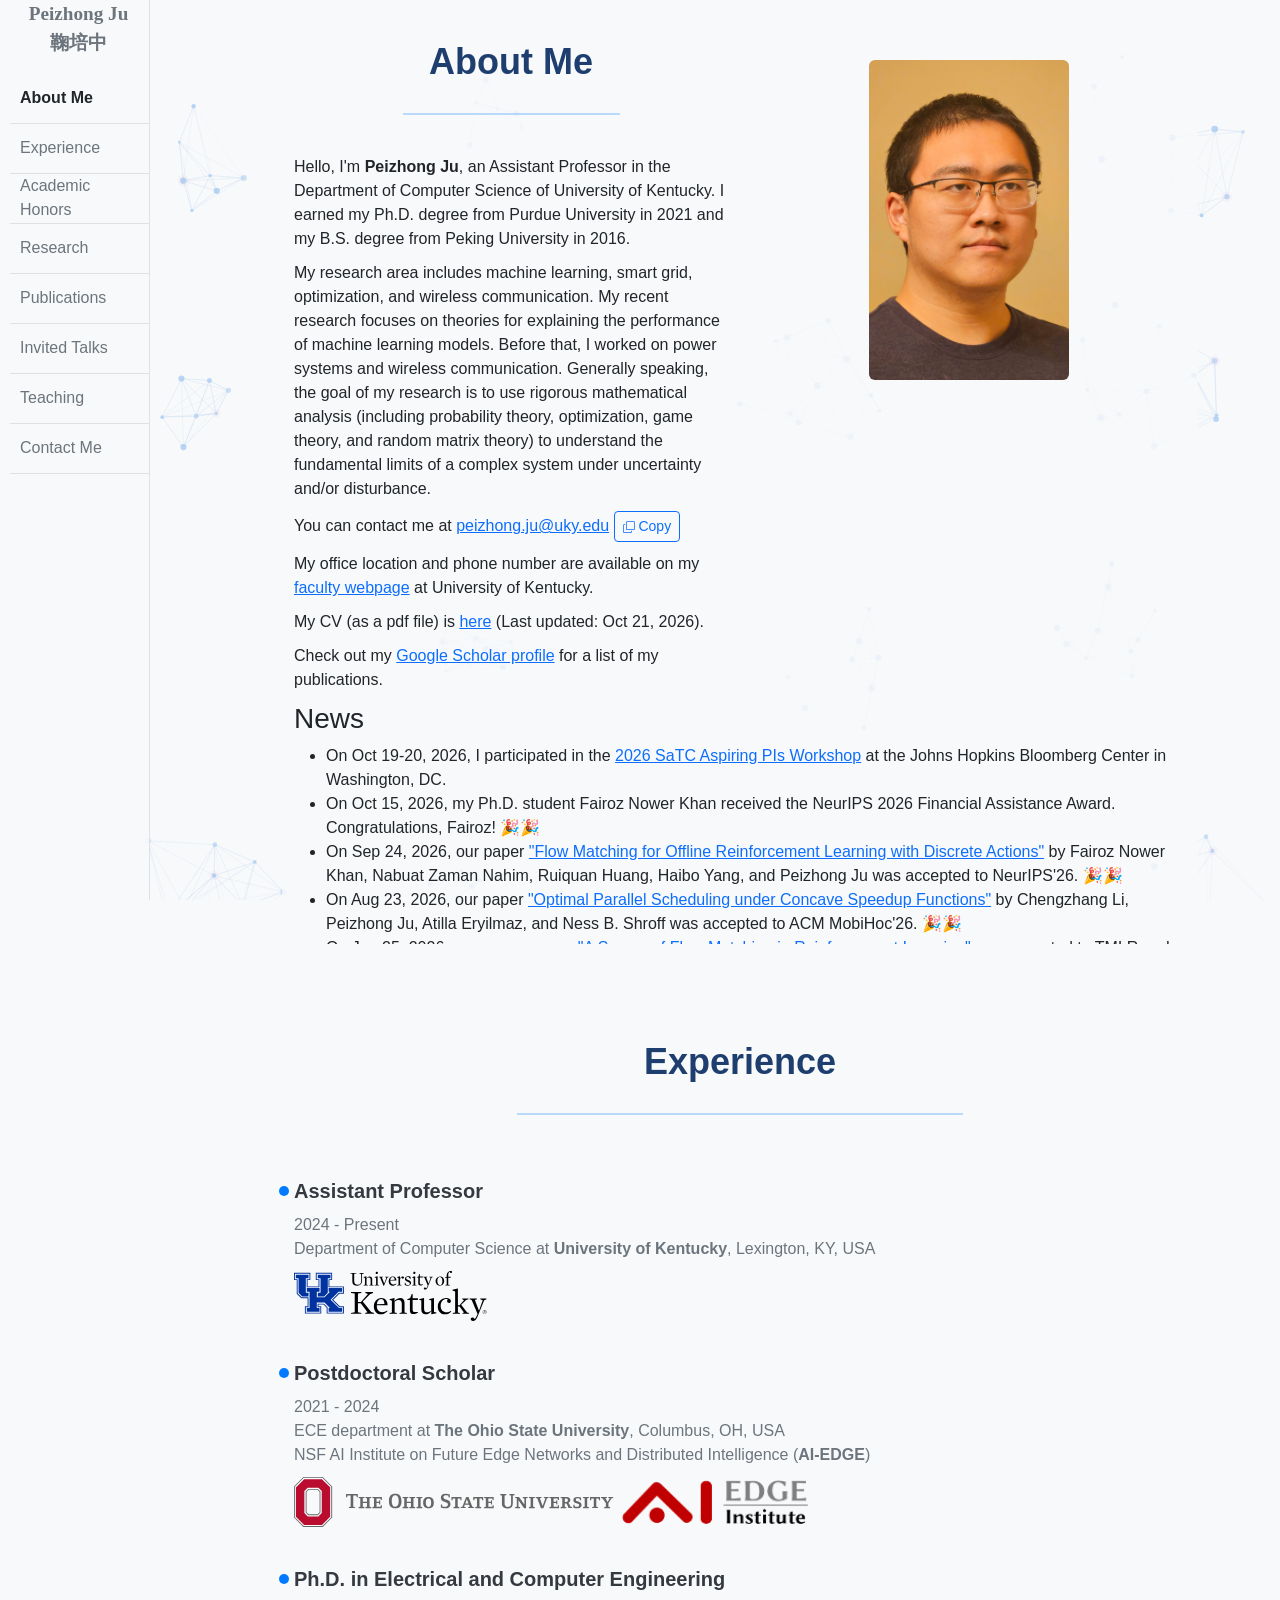
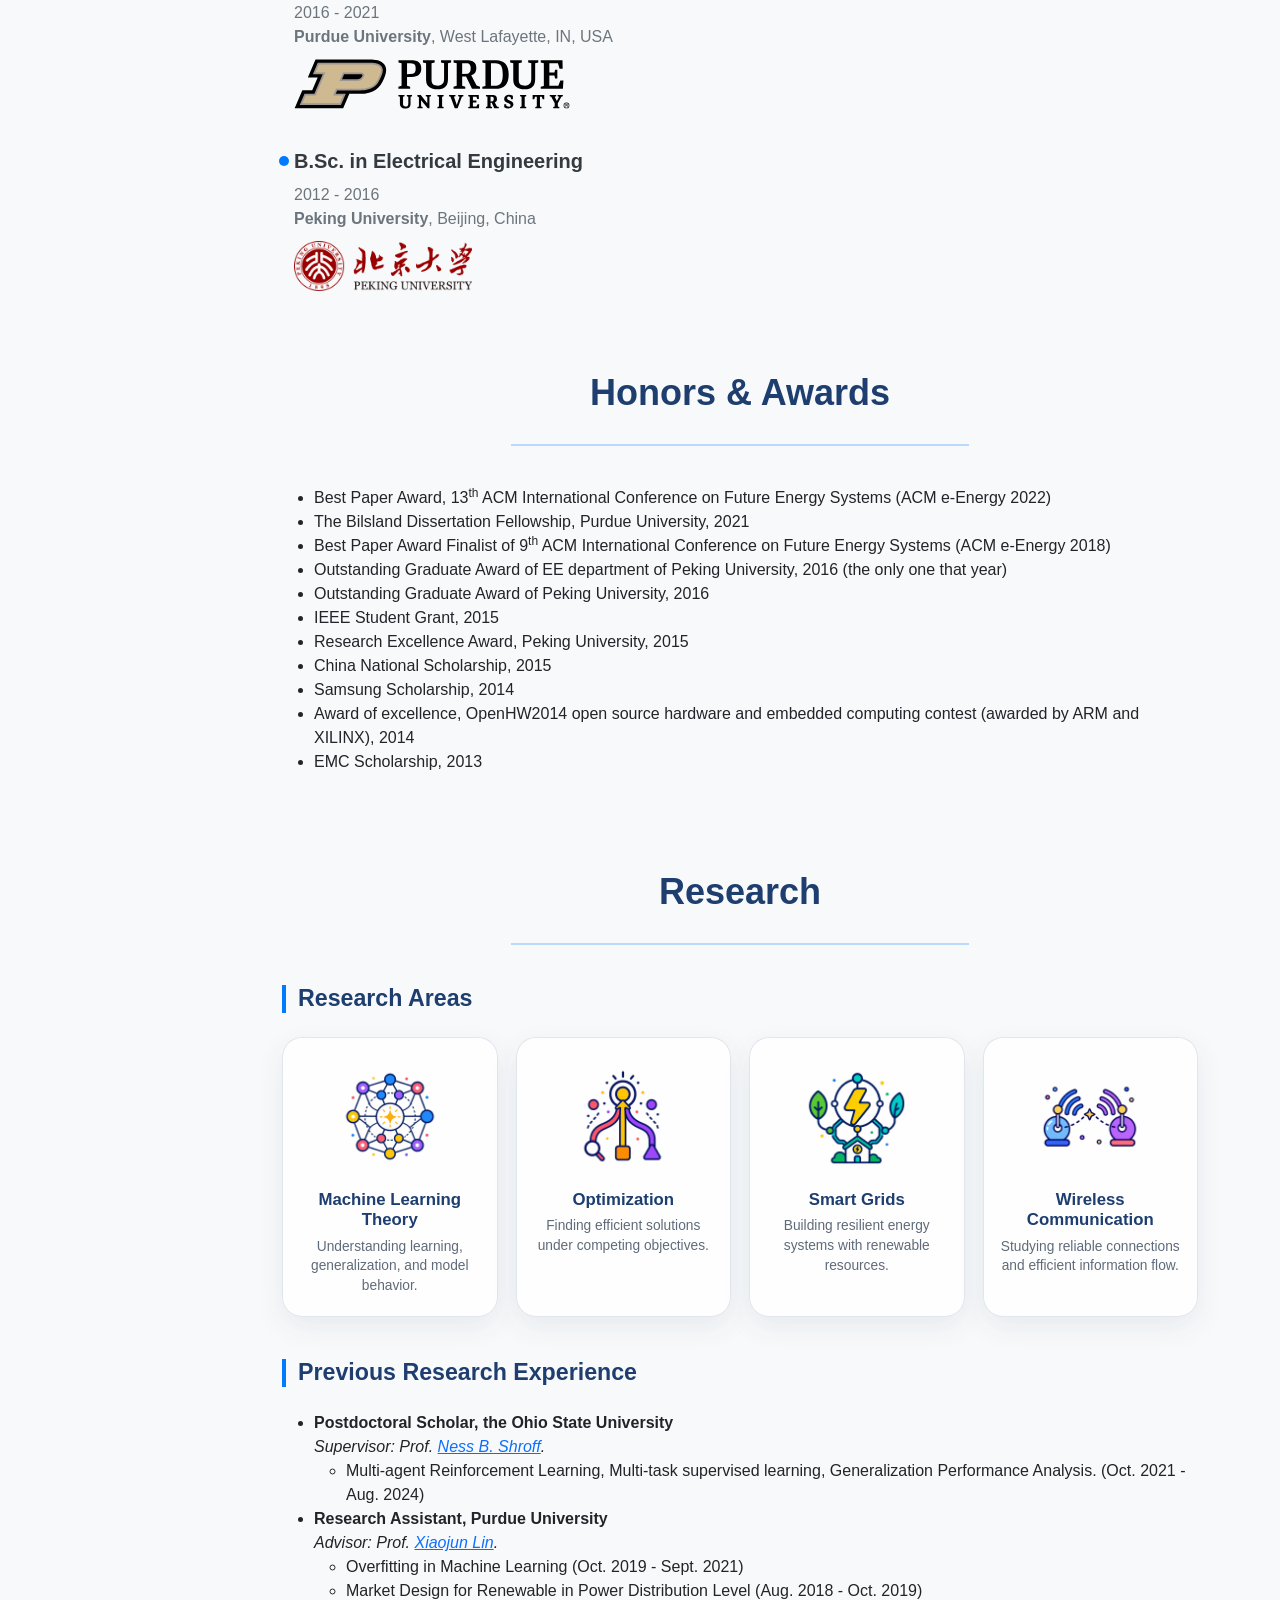
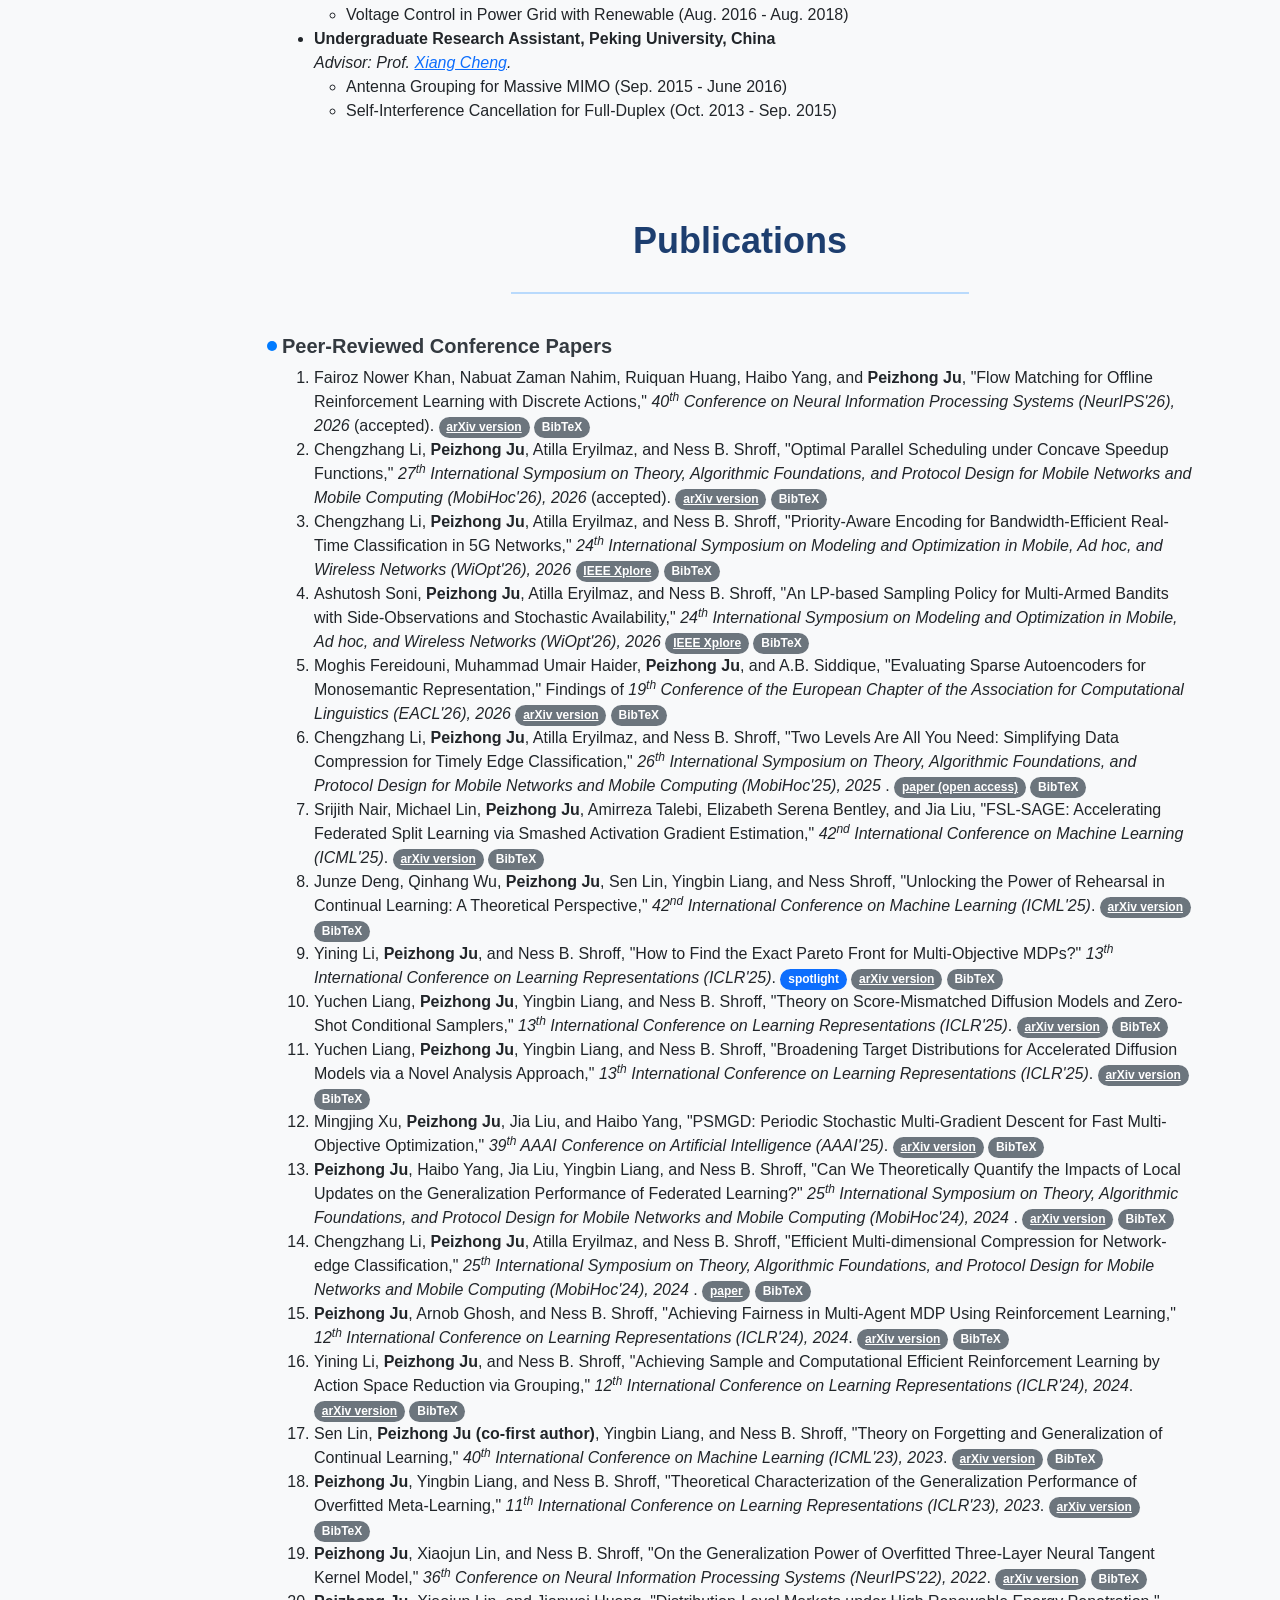
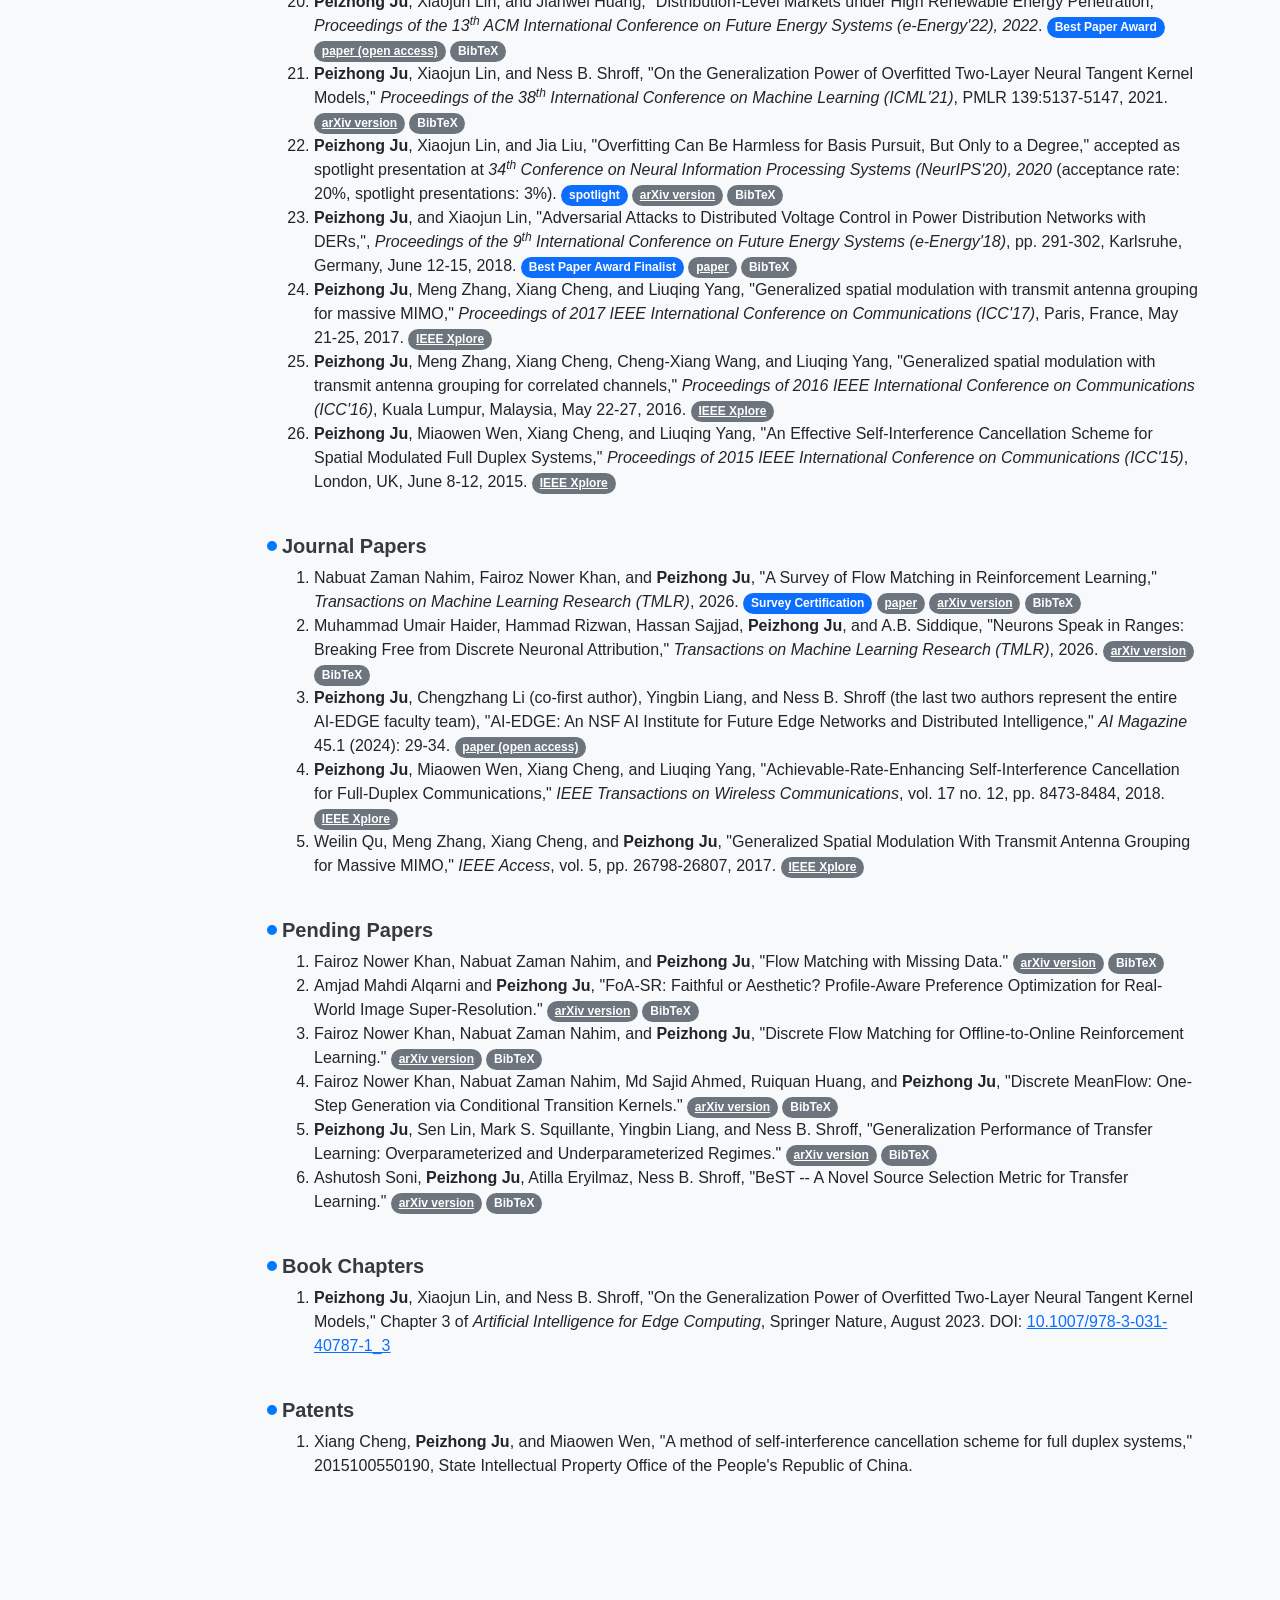
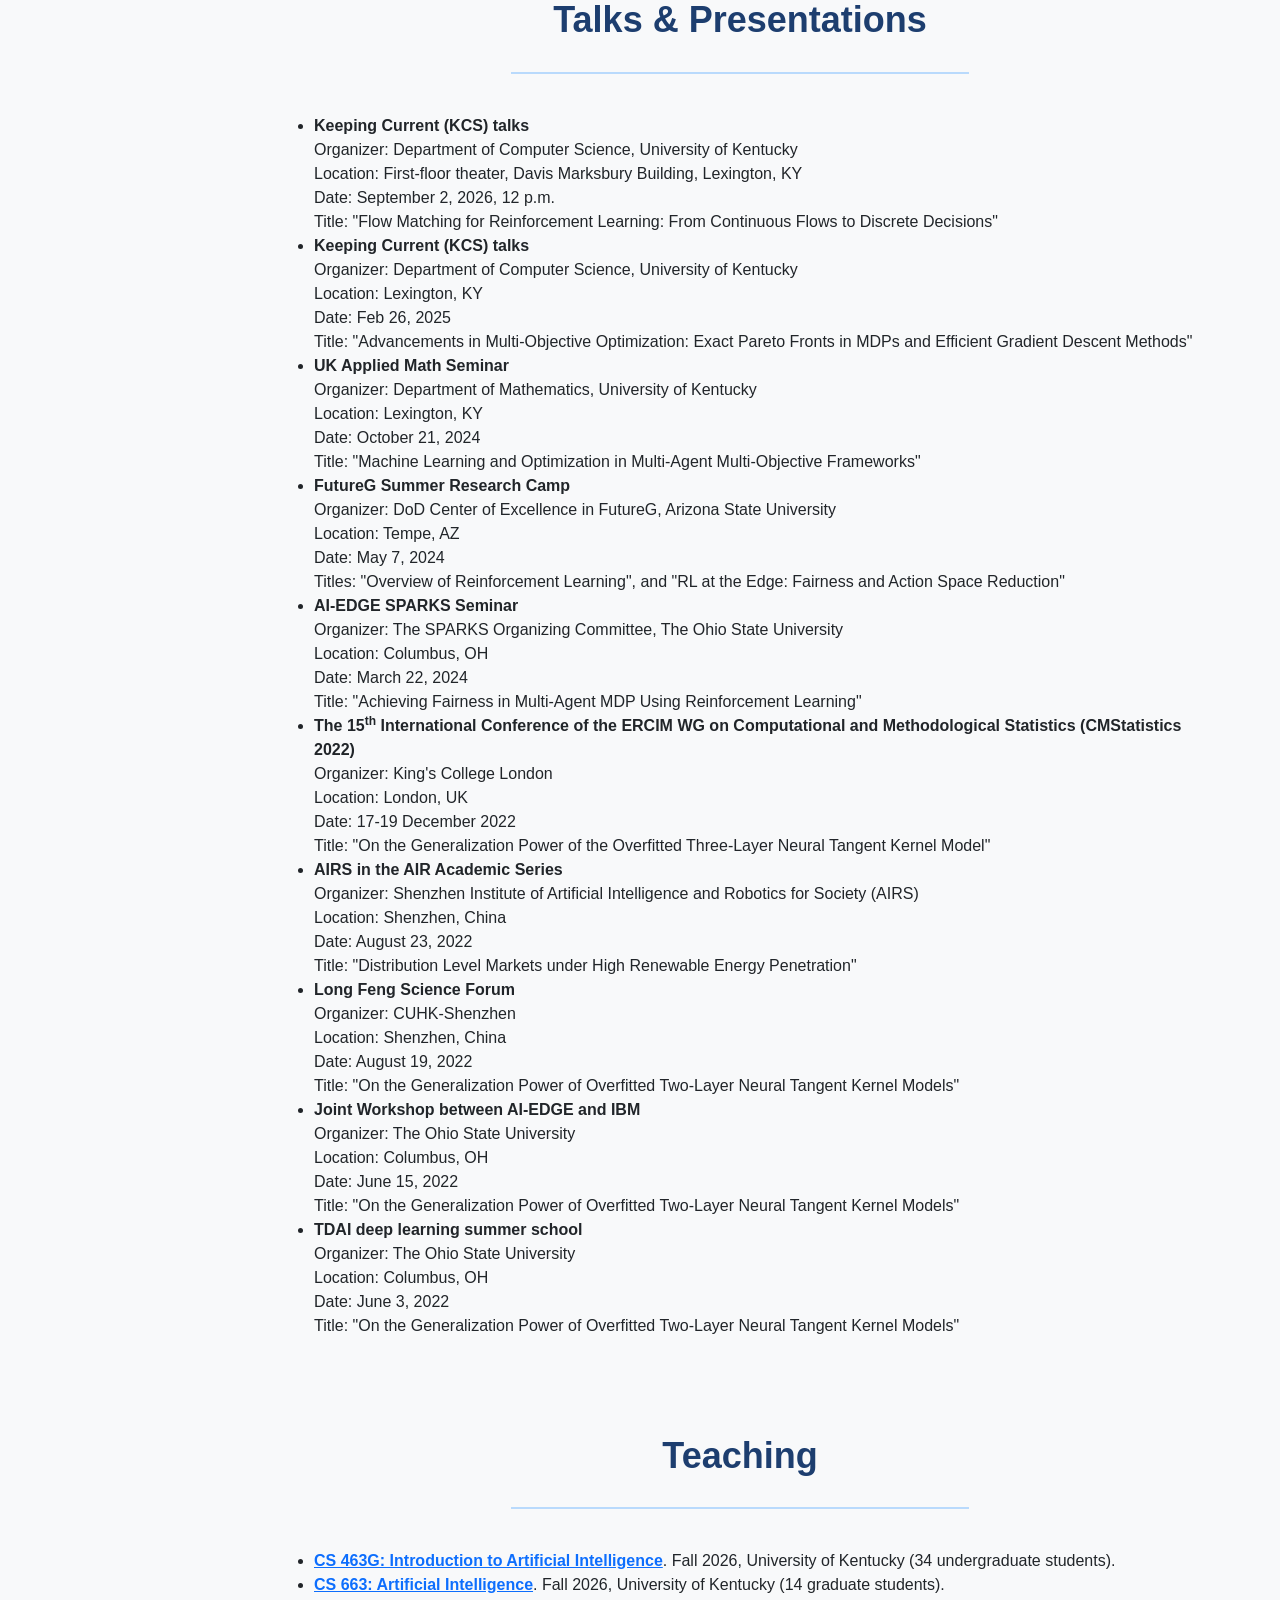
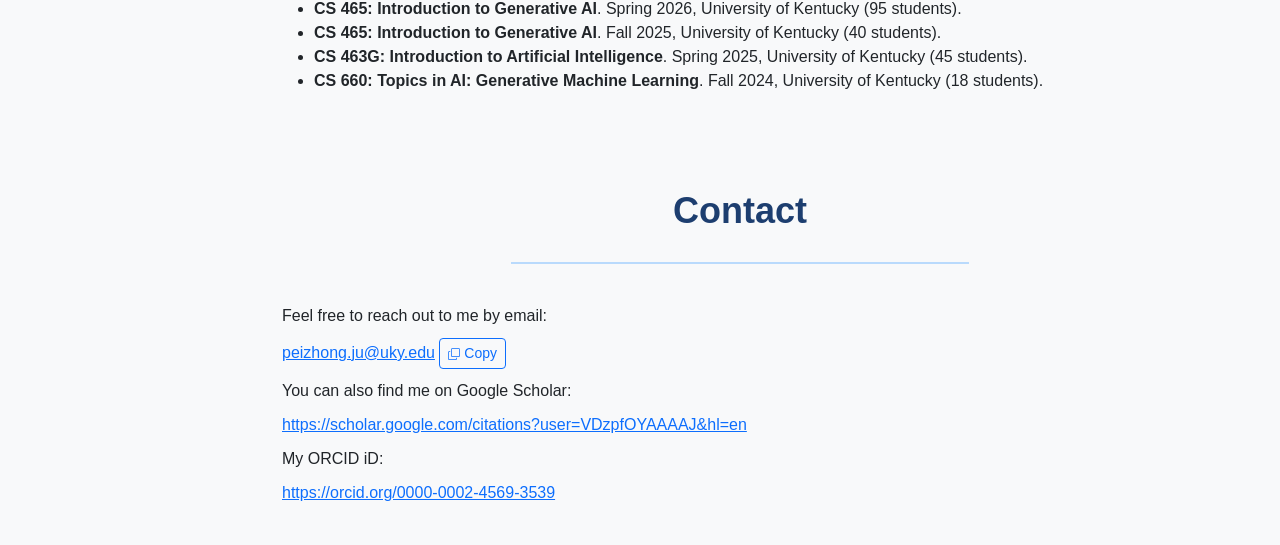
==== index.html @ 23686ead "Update index.html" ====
<!doctype html>
<html lang="en">

<head>
  <!-- Required meta tags -->
  <meta charset="utf-8">
  <meta name="viewport" content="width=device-width, initial-scale=1">

  <!-- Bootstrap CSS -->
  <link href="https://cdn.jsdelivr.net/npm/bootstrap@5.0.0-beta3/dist/css/bootstrap.min.css" rel="stylesheet"
    integrity="sha384-eOJMYsd53ii+scO/bJGFsiCZc+5NDVN2yr8+0RDqr0Ql0h+rP48ckxlpbzKgwra6" crossorigin="anonymous">
  <link rel="icon" href="favicon.ico" type="image/x-icon">
  <title>Peizhong's Homepage</title>
  <!-- Custom styles -->
  <style>
    body {
      font-family: 'Open Sans', sans-serif;
    }

    :root {
      --primary-color: #007bff;
      --secondary-color: #6c757d;
      --background-color: #f8f9fa;
    }

    body {
      background-color: var(--background-color);
    }

    #neural-background {
      inset: 0;
      opacity: 0.38;
      pointer-events: none;
      position: fixed;
      z-index: 0;
    }

    body > * {
      position: relative;
      z-index: 1;
    }

    .not-nav {
      font-family: "Arial", sans-serif;
      color: #333;
      font-size: 1.2rem;
      font-weight: bold;
      /* add any other styles you want */
    }

    nav {
      position: fixed;
      top: 0;
      left: 0;
      bottom: 0;
      width: 150px;
      background-color: rgba(248, 249, 250, 0.92);
      overflow-y: auto;
      z-index: 1;
      border-right: 1px solid #dee2e6;
      /* Add a border to the right side */
    }

    @media (max-width: 768px) {
      nav {
        display: none !important;
      }

      section {
        margin-left: 0px !important;
      }
    }

    .navbar-brand,
    .nav-link {
      color: var(--secondary-color);
    }

    .nav-link.active {
      color: var(--primary-color);
      font-weight: bold;
    }

    .nav-link {
      display: flex;
      align-items: center;
      height: 50px;
      border-bottom: 1px solid #dee2e6;
      padding: 0 10px;
      margin-left: 10px;
    }



    section {
      padding: 50px 0;
    }

    h2 {
      margin-bottom: 20px;
    }

    p {
      margin-bottom: 10px;
    }



    section {
      margin-left: 200px;
    }


    img {
      max-width: 100%;
      height: auto;
    }

    .fa {
      font-size: 24px;
      margin-right: 5px;
    }


    .headshot {
      width: 200px;
      height: 320px;
      object-fit: cover;
      object-position: center;
      /* border-radius: 50%; */
      margin: 20px auto;
      display: block;
    }

    section {
      background-color: rgba(248, 249, 250, 0.82);
      padding: 40px 0;
    }

    .timeline {
      position: relative;
      /* margin-top: 40px; */
    }

    .timeline-item {
      position: relative;
      /* padding-left: 40px; */
      margin-bottom: 40px;
    }

    .timeline-item:before {
      content: "";
      position: absolute;
      left: -10px;
      top: 12px;
      width: 10px;
      height: 10px;
      background-color: #007bff;
      border-radius: 50%;
      transform: translate(-50%, -50%);
    }

    .timeline-title {
      margin-top: 0;
      font-size: 20px;
      font-weight: 600;
      color: #343a40;
    }

    .timeline-info {
      margin-top: 10px;
      font-size: 16px;
      color: #6c757d;
    }

    .timeline-info span {
      display: block;
    }

    .timeline-info span:last-child {
      margin-bottom: 0;
    }

    .university-logo {
      display: block;
      /* Ensures the logo appears on a new line */
      margin-top: 10px;
      /* Adjust as needed */
      /* Additional styling for the logo */
    }

    .university-logo img {
      height: 50px;
      /* Adjust the width as needed */
      width: auto;
      /* Maintains aspect ratio */
    }

    .research-areas {
      display: grid;
      gap: 18px;
      grid-template-columns: repeat(4, minmax(0, 1fr));
      margin: 0 0 42px;
    }

    h3.research-subsection-title {
      border-left: 4px solid var(--primary-color);
      color: #1d3e6f;
      font-size: 1.45rem;
      font-weight: 700;
      margin: 0 0 24px;
      padding-left: 12px;
    }

    .research-area-card {
      align-items: center;
      background: rgba(255, 255, 255, 0.76);
      border: 1px solid rgba(29, 62, 111, 0.12);
      border-radius: 20px;
      box-shadow: 0 10px 28px rgba(29, 62, 111, 0.08);
      display: flex;
      flex-direction: column;
      min-width: 0;
      padding: 18px 14px 20px;
      text-align: center;
      transition: transform 180ms ease, box-shadow 180ms ease;
    }

    .research-area-card:hover {
      box-shadow: 0 14px 34px rgba(29, 62, 111, 0.14);
      transform: translateY(-4px);
    }

    .research-area-icon {
      height: 126px;
      margin-bottom: 8px;
      object-fit: contain;
      width: 126px;
    }

    .research-area-card h3 {
      color: #1d3e6f;
      font-size: 1.05rem;
      font-weight: 700;
      margin: 0 0 6px;
    }

    .research-area-card p {
      color: #5f6b7a;
      font-size: 0.86rem;
      font-weight: 400;
      line-height: 1.45;
      margin: 0;
    }

    @media (max-width: 992px) {
      .research-areas {
        grid-template-columns: repeat(2, minmax(0, 1fr));
      }
    }

    @media (max-width: 520px) {
      .research-areas {
        grid-template-columns: 1fr;
      }

      .research-area-card {
        padding-left: 20px;
        padding-right: 20px;
      }
    }

    @media (prefers-reduced-motion: reduce) {
      .research-area-card {
        transition: none;
      }

      .research-area-card:hover {
        transform: none;
      }
    }

    h2.section-title {
      font-size: 36px;
      font-weight: 700;
      color: #1d3e6f;
      margin-top: 0;
      margin-bottom: 30px;
      text-align: center;
    }

    hr {
      border-top: 2px solid #007bff;
      width: 50%;
      margin: 0 auto;
      margin-bottom: 40px;
    }

    #pinyin_name {
      font-family: 'Times New Roman', Times, serif;
    }

    #chinese_name {
      font-family: "KaiTi", "楷体", "楷体_GB2312";
    }

    .bibtex-entry {
      display: none;
      background: #f8f9fa;
      padding: 10px;
      border-left: 3px solid #007bff;
      font-family: monospace;
    }

    @media print {
      #neural-background {
        display: none !important;
      }
    }
  </style>
</head>

<body data-bs-spy="scroll" data-bs-target=".nav">
  <nav class="nav flex-column">
    <div class="navbar-brand mb-3 not-nav">
      <div class="text-center">
        <span class="ms-2" id="pinyin_name">Peizhong Ju</span><br>
        <span class="ms-2" id="chinese_name">鞠培中</span>
      </div>
    </div>

    <ul class="navbar-nav">
      <li class="nav-item">
        <a class="nav-link" href="#about" data-bs-target="#about">About Me</a>
      </li>
      <li class="nav-item">
        <a class="nav-link" href="#experience" data-bs-target="#experience">Experience</a>
      </li>
      <li class="nav-item">
        <a class="nav-link" href="#honors" data-bs-target="#honors">Academic Honors</a>
      </li>
      <li class="nav-item">
        <a class="nav-link" href="#research" data-bs-target="#research">Research</a>
      </li>
      <li class="nav-item">
        <a class="nav-link" href="#publications" data-bs-target="#publications">Publications</a>
      </li>
      <li class="nav-item">
        <a class="nav-link" href="#talks" data-bs-target="#talks">Invited Talks</a>
      </li>
      <li class="nav-item">
        <a class="nav-link" href="#teaching" data-bs-target="#teaching">Teaching</a>
      </li>
      <li class="nav-item">
        <a class="nav-link" href="#contact" data-bs-target="#contact">Contact Me</a>
      </li>
    </ul>
  </nav>


  <div class="container">


    <section id="about">
      <div class="container">
        <div class="row">
          <div class="col-lg-6">
            <h2 class="section-title">About Me</h2>
            <hr>
            <p>Hello, I'm <strong>Peizhong Ju</strong>, an Assistant Professor in the Department of Computer Science of
              University of Kentucky.
              I earned my Ph.D. degree from Purdue University in 2021 and my B.S. degree from Peking University in 2016.
            </p>
            <p>
              My research area includes machine learning, smart grid, optimization, and wireless communication. My
              recent research focuses on theories for explaining the performance of machine learning models. Before
              that, I worked on power systems and wireless communication. Generally speaking, the goal of my research is
              to use rigorous mathematical analysis (including probability theory, optimization, game theory, and random
              matrix theory) to understand the fundamental limits of a complex system under uncertainty and/or
              disturbance.</p>
            <p>
              You can contact me at
              <a href="mailto:peizhong.ju@uky.edu">peizhong.ju@uky.edu</a>
              <button type="button" class="btn btn-outline-primary btn-sm btn-copy d-inline">
                <svg xmlns="http://www.w3.org/2000/svg" width="12" height="12" fill="currentColor" class="bi bi-copy"
                  viewBox="0 0 16 16">
                  <path fill-rule="evenodd"
                    d="M4 2a2 2 0 0 1 2-2h8a2 2 0 0 1 2 2v8a2 2 0 0 1-2 2H6a2 2 0 0 1-2-2zm2-1a1 1 0 0 0-1 1v8a1 1 0 0 0 1 1h8a1 1 0 0 0 1-1V2a1 1 0 0 0-1-1zM2 5a1 1 0 0 0-1 1v8a1 1 0 0 0 1 1h8a1 1 0 0 0 1-1v-1h1v1a2 2 0 0 1-2 2H2a2 2 0 0 1-2-2V6a2 2 0 0 1 2-2h1v1z">
                  </path>
                </svg> Copy
              </button>
            </p>
            <p>My office location and phone number are available on my <a href="https://engr.uky.edu/people/peizhong-ju"
                target="_blank" rel="noopener">faculty webpage</a> at University of Kentucky.</p>
            <p>My CV (as a pdf file) is <a href="./CV.pdf" target="_blank">here</a> (Last updated: Oct 21, 2026).</p>
            <p>Check out my <a href="https://scholar.google.com/citations?user=VDzpfOYAAAAJ&hl=en">Google Scholar
                profile</a> for a list of my publications.</p>


          </div>
          <div class="col-lg-6">
            <img src="./head.jpg" alt="Headshot" class="img-fluid headshot rounded">
          </div>
        </div>
        <h3>News</h3>
        <ul style="height: 200px; overflow: auto">
          <li>On Oct 19-20, 2026, I participated in the <a href="https://nsfsatcaspiringpi2026.cs.jhu.edu/">2026 SaTC
              Aspiring PIs Workshop</a> at the Johns Hopkins Bloomberg Center in Washington, DC.</li>
          <li>On Oct 15, 2026, my Ph.D. student Fairoz Nower Khan received the NeurIPS 2026 Financial Assistance Award.
            Congratulations, Fairoz! 🎉🎉</li>
          <li>On Sep 24, 2026, our paper <a href="https://arxiv.org/pdf/2602.06138">"Flow Matching for Offline
              Reinforcement Learning with Discrete Actions"</a> by Fairoz Nower Khan, Nabuat Zaman Nahim,
            Ruiquan Huang, Haibo Yang, and Peizhong Ju was accepted to NeurIPS'26. 🎉🎉</li>
          <li>On Aug 23, 2026, our paper <a href="https://arxiv.org/pdf/2509.01811.pdf">"Optimal Parallel Scheduling
              under Concave Speedup Functions"</a> by Chengzhang Li, Peizhong Ju, Atilla Eryilmaz, and Ness B. Shroff
            was accepted to ACM MobiHoc'26. 🎉🎉</li>
          <li>On Jun 25, 2026, our survey paper <a href="https://arxiv.org/pdf/2610.16275">"A Survey of Flow
              Matching in Reinforcement Learning"</a> was accepted to
            TMLR and earned TMLR Survey Certification. 🎉🎉</li>
          <li>On Jun 3-4, 2026, I presented our work on classification in 5G networks and chaired a session at WiOpt'26 in Columbus, OH.</li>
          <li>On Mar 16, 2026, two of our papers were accepted by WiOpt'26. One is on multi-armed bandits (MABs), and
            the other is on encoding for classification in 5G networks. 🎉🎉</li>
          <li>On Mar 11, 2026, our work on interpreting the internal mechanisms of large language model (LLM) was
            accepted to TMLR. 🎉🎉</li>
          <li>On Jan 4, 2026, one of our papers on interpreting large language models (LLMs) was accepted to the
            Findings of
            EACL'26. 🎉🎉</li>
          <li>On July 25, 2025, one of our papers on classification on edge devices was accepted by ACM MobiHoc'25. 🎉🎉
          </li>
          <li>On May 8-9, 2025, I participated in AIMACCS'25 and served as a panelist for the session "Thriving in
            Today's Job Market: Finding, Excelling, and Evolving in Your Career" at the Ohio State University, Columbus,
            OH.</li>
          <li>On May 1, 2025, two of our papers were accepted by ICML'25: one on federated split learning and another on
            continual learning. 🎉🎉</li>
          <li>On Feb 28, 2025, I presented our PSMGD work and chaired an oral session at AAAI'25 at Pennsylvania
            Convention Center, Philadelphia, Pennsylvania.</li>
          <li>On Feb 11, 2025, our paper "How to Find the Exact Pareto Front for Multi-Objective MDPs?" is selected
            to be presented as a Spotlight (5.1% of the submitted papers) by ICLR'25.</li>
          <li>On Jan 22, 2025, three of our papers were accepted by ICLR'25: two focused on diffusion models and one
            exploring multi-objective MDPs.</li>
          <li>On Jan 15-16, 2025, I attended the <a
              href="https://sites.google.com/view/nets-early-career-2025/agenda">NeTS Early Career Workshop 2025</a>
            at NSF in Alexandria, VA</li>
          <li>On Dec 9, 2024, our research paper on Fast Multi-Objective Optimization was accepted to AAAI'25.</li>
          <li>I joined the Department of Computer Science of University of Kentucky in August, 2024. <a
              href="https://engr.uky.edu/news/2024/08/pigman-college-engineering-welcomes-10-new-faculty-members">Photo</a>
          </li>
          <li>On Jul 28, 2024, two of our papers were accepted by MobiHoc'24. One is about Federated Learning, and
            another is on network-edge classification. </li>
          <li>On Jan 16, 2024, two of my papers on Reinforcement Learning were accepted by ICLR'24.</li>
          <li>
            On Jul 27, 2023, I and Sen Lin presented our continual learning work at ICML'23 at the Hawaii Convention
            Center, Honolulu.
          </li>
          <li>
            On Jul 20, 2023, <em>The Ohio State University News</em> reported our continual learning research in a
            press release: <a
              href="https://news.osu.edu/future-ai-algorithms-have-potential-to-learn-like-humans-say-researchers/">"Future
              AI algorithms have potential to learn like humans, say researchers."</a>
          </li>
          <!-- Add other news items if needed -->
        </ul>
      </div>
    </section>



    <section id="experience">
      <div class="container">
        <h2 class="section-title">Experience</h2>
        <hr>
        <br>
        <div class="row">
          <div class="col-md-12">
            <div class="timeline">
              <div class="timeline-item">
                <h3 class="timeline-title">Assistant Professor</h3>
                <div class="timeline-info">
                  <span>2024 - Present</span>
                  <span>Department of Computer Science at <strong>University of Kentucky</strong>, Lexington, KY,
                    USA</span>
                </div>
                <div class="university-logo">
                  <!-- set color to #0033a0-->
                  <img src="uk-logo.svg" alt="University of Kentucky Logo">
                </div>
              </div>
              <div class="timeline-item">
                <h3 class="timeline-title">Postdoctoral Scholar</h3>
                <div class="timeline-info">
                  <span>2021 - 2024</span>
                  <span>ECE department at <strong>The Ohio State University</strong>, Columbus, OH, USA</span>
                  <span>NSF AI Institute on Future Edge Networks and Distributed Intelligence
                    (<strong>AI-EDGE</strong>)</span>
                </div>
                <div class="university-logo">
                  <img src="osu-logo-horizontal.svg" alt="The Ohio State University Logo">
                  <img src="AI-EDGE-logo.png" alt="AI-EDGE Logo">
                </div>
              </div>
              <div class="timeline-item">
                <h3 class="timeline-title">Ph.D. in Electrical and Computer Engineering</h3>
                <div class="timeline-info">
                  <span>2016 - 2021</span>
                  <span><strong>Purdue University</strong>, West Lafayette, IN, USA</span>
                </div>
                <div class="university-logo">
                  <img src="PU-H-logo.svg" alt="Purdue University Logo">
                </div>
              </div>

              <div class="timeline-item" style="margin-bottom: 0px;">
                <h3 class="timeline-title">B.Sc. in Electrical Engineering</h3>
                <div class="timeline-info">
                  <span>2012 - 2016</span>
                  <span><strong>Peking University</strong>, Beijing, China</span>
                </div>
                <div class="university-logo">
                  <img src="pku-logo.png" alt="Peking University Logo">
                </div>
              </div>
            </div>
          </div>
        </div>
      </div>
    </section>

    <section id="honors">
      <h2 class="section-title">Honors & Awards</h2>
      <hr>
      <div class="row">
        <div class="col-md-12">
          <ul>
            <li>Best Paper Award, 13<sup>th</sup> ACM International Conference on Future Energy Systems (ACM e-Energy
              2022)</li>
            <li>The Bilsland Dissertation Fellowship, Purdue University, 2021</li>
            <li>Best Paper Award Finalist of 9<sup>th</sup> ACM International Conference on Future Energy Systems (ACM
              e-Energy 2018)</li>
            <li>Outstanding Graduate Award of EE department of Peking University, 2016 (the only one that year)</li>
            <li>Outstanding Graduate Award of Peking University, 2016</li>
            <li>IEEE Student Grant, 2015</li>
            <li>Research Excellence Award, Peking University, 2015</li>
            <li>China National Scholarship, 2015</li>
            <li>Samsung Scholarship, 2014</li>
            <li>Award of excellence, OpenHW2014 open source hardware and embedded computing contest (awarded by ARM and
              XILINX), 2014</li>
            <li>EMC Scholarship, 2013</li>
          </ul>
        </div>
      </div>
    </section>

    <section id="research">
      <h2 class="section-title">Research</h2>
      <hr>
      <h3 class="research-subsection-title">Research Areas</h3>
      <div class="research-areas" aria-label="Research areas">
        <article class="research-area-card">
          <img class="research-area-icon" src="assets/research-icons/machine-learning.png" alt="">
          <h3>Machine Learning Theory</h3>
          <p>Understanding learning, generalization, and model behavior.</p>
        </article>
        <article class="research-area-card">
          <img class="research-area-icon" src="assets/research-icons/optimization.png" alt="">
          <h3>Optimization</h3>
          <p>Finding efficient solutions under competing objectives.</p>
        </article>
        <article class="research-area-card">
          <img class="research-area-icon" src="assets/research-icons/smart-grids.png" alt="">
          <h3>Smart Grids</h3>
          <p>Building resilient energy systems with renewable resources.</p>
        </article>
        <article class="research-area-card">
          <img class="research-area-icon" src="assets/research-icons/wireless-communication.png" alt="">
          <h3>Wireless Communication</h3>
          <p>Studying reliable connections and efficient information flow.</p>
        </article>
      </div>
      <h3 class="research-subsection-title">Previous Research Experience</h3>
      <ul>
        <li>
          <strong>Postdoctoral Scholar, the Ohio State University</strong><br>
          <em>Supervisor: Prof. <a href="https://cse.osu.edu/people/shroff.11">Ness B.
              Shroff</a>.</em>
          <ul>
            <li>Multi-agent Reinforcement Learning, Multi-task supervised learning, Generalization Performance Analysis.
              (Oct. 2021 - Aug. 2024)</li>
          </ul>
        </li>
        <li>
          <strong>Research Assistant, Purdue University</strong><br>
          <em>Advisor: Prof. <a href="https://engineering.purdue.edu/~linx/">Xiaojun Lin</a>.</em>
          <ul>
            <li>Overfitting in Machine Learning (Oct. 2019 - Sept. 2021)</li>
            <li>Market Design for Renewable in Power Distribution Level (Aug. 2018 - Oct. 2019)</li>
            <li>Voltage Control in Power Grid with Renewable (Aug. 2016 - Aug. 2018)</li>
          </ul>
        </li>
        <li>
          <strong>Undergraduate Research Assistant, Peking University, China</strong><br>
          <em>Advisor: Prof. <a href="https://ele.pku.edu.cn/dzxxen/info/1023/1063.htm">Xiang
              Cheng</a>.</em>
          <ul>
            <li>Antenna Grouping for Massive MIMO (Sep. 2015 - June 2016)</li>
            <li>Self-Interference Cancellation for Full-Duplex (Oct. 2013 - Sep. 2015)</li>
          </ul>
        </li>
      </ul>
    </section>
    <section id="publications">
      <h2 class="section-title">Publications</h2>
      <hr>
      <div class="timeline-item">
        <h3 class="timeline-title">Peer-Reviewed Conference Papers</h3>
        <!-- <div class="timeline-info"> -->
        <div>
          <ol>
            <li>
              Fairoz Nower Khan, Nabuat Zaman Nahim, Ruiquan Huang, Haibo Yang, and <strong>Peizhong Ju</strong>,
              "Flow Matching for Offline Reinforcement Learning with Discrete Actions,"
              <em>40<sup>th</sup> Conference on Neural Information Processing Systems (NeurIPS'26), 2026</em> (accepted).
              <a href="https://arxiv.org/pdf/2602.06138" class="badge rounded-pill bg-secondary">arXiv version</a>
              <button class="badge rounded-pill bg-secondary border-0 toggle-bibtex">BibTeX</button>
              <pre class="bibtex-entry">
@inproceedings{khan2026flowmatchingofflinereinforcement,
  title={Flow Matching for Offline Reinforcement Learning with Discrete Actions},
  author={Fairoz Nower Khan and Nabuat Zaman Nahim and Ruiquan Huang and Haibo Yang and Peizhong Ju},
  booktitle={Advances in Neural Information Processing Systems},
  year={2026},
  note={Accepted},
  url={https://arxiv.org/abs/2602.06138}
}</pre>
            </li>

            <li>
              Chengzhang Li, <strong>Peizhong Ju</strong>, Atilla Eryilmaz, and Ness B. Shroff,
              "Optimal Parallel Scheduling under Concave Speedup Functions,"
              <em>27<sup>th</sup> International Symposium on Theory, Algorithmic Foundations, and Protocol
                Design for Mobile Networks and Mobile Computing (MobiHoc'26), 2026</em> (accepted).
              <a href="https://arxiv.org/pdf/2509.01811.pdf" class="badge rounded-pill bg-secondary">arXiv version</a>
              <button class="badge rounded-pill bg-secondary border-0 toggle-bibtex">BibTeX</button>
              <pre class="bibtex-entry">
@inproceedings{li2026optimalparallelschedulingconcave,
  title={Optimal Parallel Scheduling under Concave Speedup Functions},
  author={Li, Chengzhang and Ju, Peizhong and Eryilmaz, Atilla and Shroff, Ness B.},
  booktitle={International Symposium on Theory, Algorithmic Foundations, and Protocol Design for Mobile Networks and Mobile Computing (MobiHoc)},
  year={2026},
  note={Accepted},
  url={https://arxiv.org/abs/2509.01811}
}
</pre>
            </li>

            <li>
              Chengzhang Li, <strong>Peizhong Ju</strong>, Atilla Eryilmaz, and Ness B. Shroff,
              "Priority-Aware Encoding for Bandwidth-Efficient Real-Time Classification in 5G Networks,"
              <em>24<sup>th</sup> International Symposium on Modeling and Optimization in Mobile, Ad hoc, and Wireless
                Networks (WiOpt'26), 2026</em>
              <a href="https://ieeexplore.ieee.org/document/11568245" class="badge rounded-pill bg-secondary">IEEE Xplore</a>
              <button class="badge rounded-pill bg-secondary border-0 toggle-bibtex">BibTeX</button>
              <pre class="bibtex-entry">
@inproceedings{li2026priority,
  title={Priority-Aware Encoding for Bandwidth-Efficient Real-Time Classification in 5G Networks},
  author={Li, Chengzhang and Ju, Peizhong and Eryilmaz, Atilla and Shroff, Ness B.},
  booktitle={International Symposium on Modeling and Optimization in Mobile, Ad hoc, and Wireless Networks (WiOpt)},
  year={2026}
}
</pre>
            </li>

            <li>
              Ashutosh Soni, <strong>Peizhong Ju</strong>, Atilla Eryilmaz, and Ness B. Shroff,
              "An LP-based Sampling Policy for Multi-Armed Bandits with Side-Observations and Stochastic Availability,"
              <em>24<sup>th</sup> International Symposium on Modeling and Optimization in Mobile, Ad hoc, and Wireless
                Networks (WiOpt'26), 2026</em>
              <a href="https://ieeexplore.ieee.org/document/11568170" class="badge rounded-pill bg-secondary">IEEE Xplore</a>
              <button class="badge rounded-pill bg-secondary border-0 toggle-bibtex">BibTeX</button>
              <pre class="bibtex-entry">
@inproceedings{soni2026lp,
  title={An LP-based Sampling Policy for Multi-Armed Bandits with Side-Observations and Stochastic Availability},
  author={Soni, Ashutosh and Ju, Peizhong and Eryilmaz, Atilla and Shroff, Ness B.},
  booktitle={International Symposium on Modeling and Optimization in Mobile, Ad hoc, and Wireless Networks (WiOpt)},
  year={2026}
}
</pre>
            </li>



            <li>
              Moghis Fereidouni, Muhammad Umair Haider, <strong>Peizhong Ju</strong>, and A.B. Siddique, "Evaluating
              Sparse Autoencoders for Monosemantic Representation,"
              Findings of <em>19<sup>th</sup> Conference of the European
                Chapter of the Association for Computational Linguistics (EACL'26), 2026</em>
              <a href="https://arxiv.org/pdf/2508.15094" class="badge rounded-pill bg-secondary">arXiv version</a>
              <button class="badge rounded-pill bg-secondary border-0 toggle-bibtex">BibTeX</button>
              <pre class="bibtex-entry">
@article{fereidouni2025evaluating,
  title={Evaluating Sparse Autoencoders for Monosemantic Representation},
  author={Fereidouni, Moghis and Haider, Muhammad Umair and Ju, Peizhong and Siddique, AB},
  journal={arXiv preprint arXiv:2508.15094},
  year={2025}
}
</pre>
            </li>

            <li>
              Chengzhang Li, <strong>Peizhong Ju</strong>, Atilla Eryilmaz, and Ness B. Shroff,
              "Two Levels Are All You Need: Simplifying Data Compression for Timely Edge Classification,"
              <em>26<sup>th</sup> International Symposium on Theory, Algorithmic Foundations, and Protocol
                Design for Mobile Networks and Mobile Computing (MobiHoc'25), 2025
              </em>.
              <a href="https://dl.acm.org/doi/pdf/10.1145/3704413.3764458" class="badge rounded-pill bg-secondary">paper
                (open access)</a>
              <button class="badge rounded-pill bg-secondary border-0 toggle-bibtex">BibTeX</button>
              <pre class="bibtex-entry">
@inproceedings{li2025two,
  title={Two Levels Are All You Need: Simplifying Data Compression for Timely Edge Classification},
  author={Li, Chengzhang and Ju, Peizhong and Eryilmaz, Atilla and Shroff, Ness},
  booktitle={Proceedings of the Twenty-sixth International Symposium on Theory, Algorithmic Foundations, and Protocol Design for Mobile Networks and Mobile Computing},
  pages={301--310},
  year={2025}
}
</pre>
            </li>

            <li>
              Srijith Nair, Michael Lin, <strong>Peizhong Ju</strong>, Amirreza Talebi, Elizabeth Serena Bentley, and
              Jia Liu,
              "FSL-SAGE: Accelerating Federated Split Learning via Smashed Activation Gradient Estimation,"
              <em>42<sup>nd</sup> International Conference on Machine Learning (ICML'25)</em>.
              <a href="https://arxiv.org/pdf/2505.23182" class="badge rounded-pill bg-secondary">arXiv version</a>
              <button class="badge rounded-pill bg-secondary border-0 toggle-bibtex">BibTeX</button>
              <pre class="bibtex-entry">
@inproceedings{nair2025fsl,
  title={FSL-SAGE: Accelerating Federated Split Learning via Smashed Activation Gradient Estimation},
  author={Nair, Srijith and Lin, Michael and Ju, Peizhong and Talebi, Amirreza and Bentley, Elizabeth and Liu, Jia},
  booktitle={International Conference on Machine Learning},
  year={2025},
  organization={PMLR}
}
</pre>
            </li>

            <li>Junze Deng, Qinhang Wu, <strong>Peizhong Ju</strong>, Sen Lin, Yingbin Liang, and Ness Shroff,
              "Unlocking the Power of Rehearsal in Continual Learning: A Theoretical Perspective,"
              <em>42<sup>nd</sup> International Conference on Machine Learning (ICML'25)</em>.
              <a href="https://arxiv.org/pdf/2506.00205" class="badge rounded-pill bg-secondary">arXiv version</a>
              <button class="badge rounded-pill bg-secondary border-0 toggle-bibtex">BibTeX</button>
              <pre class="bibtex-entry">
@inproceedings{deng2025unlocking,
  title={Unlocking the Power of Rehearsal in Continual Learning: A Theoretical Perspective},
  author={Deng, Junze and Wu, Qinhang and Ju, Peizhong and Lin, Sen and Liang, Yingbin and Shroff, Ness},
  booktitle={International Conference on Machine Learning},
  year={2025},
  organization={PMLR}
}
</pre>
            </li>

            <li>
              Yining Li, <strong>Peizhong Ju</strong>, and Ness B. Shroff, "How to Find the Exact Pareto Front for
              Multi-Objective MDPs?"
              <em>13<sup>th</sup> International Conference on Learning Representations (ICLR'25)</em>.
              <span class="badge rounded-pill bg-primary">spotlight</span>
              <a href="https://arxiv.org/pdf/2410.15557" class="badge rounded-pill bg-secondary">arXiv version</a>
              <button class="badge rounded-pill bg-secondary border-0 toggle-bibtex">BibTeX</button>
              <pre class="bibtex-entry">
@inproceedings{
  li2024find,
  title={How to Find the Exact Pareto Front for Multi-Objective {MDPs}?},
  author={Yining Li and Peizhong Ju and Ness B. Shroff},
  booktitle={The Thirteenth International Conference on Learning Representations},
  year={2025}
}</pre>
            </li>

            <li>
              Yuchen Liang, <strong>Peizhong Ju</strong>, Yingbin Liang, and Ness B. Shroff, "Theory on Score-Mismatched
              Diffusion Models and Zero-Shot Conditional Samplers,"
              <em>13<sup>th</sup> International Conference on Learning Representations (ICLR'25)</em>.
              <a href="https://arxiv.org/pdf/2410.13746" class="badge rounded-pill bg-secondary">arXiv version</a>
              <button class="badge rounded-pill bg-secondary border-0 toggle-bibtex">BibTeX</button>
              <pre class="bibtex-entry">
@inproceedings{
  liang2024theory,
  title={Theory on Score-Mismatched Diffusion Models and Zero-Shot Conditional Samplers},
  author={Yuchen Liang and Peizhong Ju and Yingbin Liang and Ness Shroff},
  booktitle={The Thirteenth International Conference on Learning Representations},
  year={2025}
}</pre>
            </li>

            <li>
              Yuchen Liang, <strong>Peizhong Ju</strong>, Yingbin Liang, and Ness B. Shroff, "Broadening Target
              Distributions for Accelerated Diffusion Models via a Novel Analysis Approach,"
              <em>13<sup>th</sup> International Conference on Learning Representations (ICLR'25)</em>.
              <a href="https://arxiv.org/pdf/2402.13901" class="badge rounded-pill bg-secondary">arXiv version</a>
              <button class="badge rounded-pill bg-secondary border-0 toggle-bibtex">BibTeX</button>
              <pre class="bibtex-entry">
@inproceedings{
  liang2024broadening,
  title={Broadening Target Distributions for Accelerated Diffusion Models via a Novel Analysis Approach},
  author={Yuchen Liang and Peizhong Ju and Yingbin Liang and Ness Shroff},
  booktitle={The Thirteenth International Conference on Learning Representations},
  year={2025}
}</pre>
            </li>
            </li>

            <li>
              Mingjing Xu, <strong>Peizhong Ju</strong>, Jia Liu, and Haibo Yang, "PSMGD: Periodic Stochastic
              Multi-Gradient Descent for Fast Multi-Objective Optimization,"
              <em>39<sup>th</sup> AAAI Conference on Artificial Intelligence (AAAI'25)</em>.
              <a href="https://arxiv.org/pdf/2412.10961" class="badge rounded-pill bg-secondary">arXiv version</a>
              <button class="badge rounded-pill bg-secondary border-0 toggle-bibtex">BibTeX</button>
              <pre class="bibtex-entry">
@inproceedings{xu2025psmgd,
  title={PSMGD: Periodic stochastic multi-gradient descent for fast multi-objective optimization},
  author={Xu, Mingjing and Ju, Peizhong and Liu, Jia and Yang, Haibo},
  booktitle={Proceedings of the AAAI Conference on Artificial Intelligence},
  volume={39},
  number={20},
  pages={21770--21778},
  year={2025}
}</pre>
            </li>

            <li>
              <strong>Peizhong Ju</strong>, Haibo Yang, Jia Liu, Yingbin Liang, and Ness B. Shroff,
              "Can We Theoretically Quantify the Impacts of Local Updates on the Generalization Performance of Federated
              Learning?" <em>25<sup>th</sup> International Symposium on Theory, Algorithmic Foundations, and Protocol
                Design for Mobile Networks and Mobile Computing (MobiHoc'24), 2024
              </em>.
              <a href="https://arxiv.org/pdf/2409.03863" class="badge rounded-pill bg-secondary">arXiv version</a>
              <button class="badge rounded-pill bg-secondary border-0 toggle-bibtex">BibTeX</button>
              <pre class="bibtex-entry">
@inproceedings{ju2024can,
  title={Can We Theoretically Quantify the Impacts of Local Updates on the Generalization Performance of Federated Learning?},
  author={Ju, Peizhong and Yang, Haibo and Liu, Jia and Liang, Yingbin and Shroff, Ness},
  booktitle={Proceedings of the Twenty-fifth International Symposium on Theory, Algorithmic Foundations, and Protocol Design for Mobile Networks and Mobile Computing (MobiHoc'24)},
  pages={141--150},
  year={2024}
}</pre>
            </li>

            <li>
              Chengzhang Li, <strong>Peizhong Ju</strong>, Atilla Eryilmaz, and Ness B. Shroff, "Efficient
              Multi-dimensional Compression for Network-edge Classification,"
              <em>25<sup>th</sup> International Symposium on Theory, Algorithmic Foundations, and Protocol Design for
                Mobile Networks and Mobile Computing (MobiHoc'24), 2024
              </em>.
              <a href="https://dl.acm.org/doi/pdf/10.1145/3641512.3686390"
                class="badge rounded-pill bg-secondary">paper</a>
              <button class="badge rounded-pill bg-secondary border-0 toggle-bibtex">BibTeX</button>
              <pre class="bibtex-entry">
@inproceedings{li2024efficient,
  title={Efficient Multi-dimensional Compression for Network-edge Classification},
  author={Li, Chengzhang and Ju, Peizhong and Eryilmaz, Atilla and Shroff, Ness},
  booktitle={Proceedings of the Twenty-fifth International Symposium on Theory, Algorithmic Foundations, and Protocol Design for Mobile Networks and Mobile Computing (MobiHoc'24)},
  pages={91--100},
  year={2024}
}</pre>
            </li>

            <li>
              <strong>Peizhong Ju</strong>, Arnob Ghosh, and Ness B. Shroff,
              "Achieving Fairness in Multi-Agent MDP Using Reinforcement Learning," <em>12<sup>th</sup>
                International
                Conference on Learning Representations (ICLR'24), 2024</em>.
              <a href="https://arxiv.org/pdf/2306.00324.pdf" class="badge rounded-pill bg-secondary">arXiv version</a>
              <button class="badge rounded-pill bg-secondary border-0 toggle-bibtex">BibTeX</button>
              <pre class="bibtex-entry">
@inproceedings{
  ju2024achieving,
  title={Achieving Fairness in Multi-Agent {MDP} Using Reinforcement Learning},
  author={Peizhong Ju and Arnob Ghosh and Ness Shroff},
  booktitle={The Twelfth International Conference on Learning Representations},
  year={2024},
  url={https://openreview.net/forum?id=yoVq2BGQdP}
}</pre>
            </li>

            <li>
              Yining Li, <strong>Peizhong Ju</strong>, and Ness B. Shroff,
              "Achieving Sample and Computational Efficient Reinforcement Learning by Action Space Reduction via
              Grouping," <em>12<sup>th</sup>
                International
                Conference on Learning Representations (ICLR'24), 2024</em>.
              <a href="https://arxiv.org/pdf/2306.12981.pdf" class="badge rounded-pill bg-secondary">arXiv version</a>
              <button class="badge rounded-pill bg-secondary border-0 toggle-bibtex">BibTeX</button>
              <pre class="bibtex-entry">
@inproceedings{liachieving,
  title={Achieving Sample and Computational Efficient Reinforcement Learning by Action Space Reduction via Grouping},
  author={Li, Yining and Ju, Peizhong and Shroff, Ness},
  booktitle={The Twelfth International Conference on Learning Representations},
  year={2024},
  url={https://openreview.net/forum?id=MOmqfJovQ6}
}</pre>
            </li>

            <li>
              Sen Lin, <strong>Peizhong Ju (co-first author)</strong>, Yingbin Liang, and Ness B. Shroff, "Theory
              on Forgetting and Generalization of Continual Learning," <em>40<sup>th</sup> International
                Conference on Machine Learning (ICML'23), 2023</em>.
              <a href="https://arxiv.org/pdf/2302.05836.pdf" class="badge rounded-pill bg-secondary">arXiv version</a>
              <button class="badge rounded-pill bg-secondary border-0 toggle-bibtex">BibTeX</button>
              <pre class="bibtex-entry">
@inproceedings{lin2023theory,
  title={Theory on forgetting and generalization of continual learning},
  author={Lin, Sen and Ju, Peizhong and Liang, Yingbin and Shroff, Ness},
  booktitle={International Conference on Machine Learning},
  pages={21078--21100},
  year={2023},
  organization={PMLR}
}</pre>
            </li>

            <li>
              <strong>Peizhong Ju</strong>, Yingbin Liang, and Ness B. Shroff, "Theoretical Characterization of
              the Generalization Performance of Overfitted Meta-Learning," <em>11<sup>th</sup>
                International Conference on Learning Representations (ICLR'23), 2023</em>.
              <a href="https://arxiv.org/pdf/2304.04312.pdf" class="badge rounded-pill bg-secondary">arXiv version</a>
              <button class="badge rounded-pill bg-secondary border-0 toggle-bibtex">BibTeX</button>
              <pre class="bibtex-entry">
@inproceedings{jutheoretical,
  title={Theoretical Characterization of the Generalization Performance of Overfitted Meta-Learning},
  author={Ju, Peizhong and Liang, Yingbin and Shroff, Ness},
  booktitle={The Eleventh International Conference on Learning Representations},
  year={2023},
  url={https://openreview.net/forum?id=Jifob4dSh99}
}</pre>
            </li>

            <li>
              <strong>Peizhong Ju</strong>, Xiaojun Lin, and Ness B. Shroff, "On the Generalization Power of
              Overfitted Three-Layer Neural Tangent Kernel Model," <em>36<sup>th</sup> Conference on Neural Information
                Processing Systems (NeurIPS'22), 2022</em>.
              <a href="https://download.arxiv.org/pdf/2206.02047v1.pdf" class="badge rounded-pill bg-secondary">arXiv
                version</a>
              <button class="badge rounded-pill bg-secondary border-0 toggle-bibtex">BibTeX</button>
              <pre class="bibtex-entry">
@article{ju2022generalization,
  title={On the generalization power of the overfitted three-layer neural tangent kernel model},
  author={Ju, Peizhong and Lin, Xiaojun and Shroff, Ness},
  journal={Advances in neural information processing systems},
  volume={35},
  pages={26135--26146},
  year={2022}
}</pre>
            </li>

            <li>
              <strong>Peizhong Ju</strong>, Xiaojun Lin, and Jianwei Huang, "Distribution-Level Markets under High
              Renewable Energy Penetration," <em>Proceedings of the 13<sup>th</sup> ACM International Conference
                on Future Energy Systems (e-Energy'22), 2022</em>. <span class="badge rounded-pill bg-primary">Best
                Paper Award</span>
              <a href="https://dl.acm.org/doi/pdf/10.1145/3538637.3538846" class="badge rounded-pill bg-secondary">paper
                (open access)</a>
              <button class="badge rounded-pill bg-secondary border-0 toggle-bibtex">BibTeX</button>
              <pre class="bibtex-entry">
@inproceedings{ju2022distribution,
  title={Distribution-level markets under high renewable energy penetration},
  author={Ju, Peizhong and Lin, Xiaojun and Huang, Jianwei},
  booktitle={Proceedings of the Thirteenth ACM International Conference on Future Energy Systems},
  pages={127--156},
  year={2022}
}</pre>
            </li>

            <li>
              <strong>Peizhong Ju</strong>, Xiaojun Lin, and Ness B. Shroff, "On the Generalization Power of
              Overfitted Two-Layer Neural Tangent Kernel Models," <em>Proceedings of the 38<sup>th</sup> International
                Conference on Machine Learning (ICML'21)</em>, PMLR 139:5137-5147, 2021.
              <a href="https://arxiv.org/pdf/2103.05243.pdf" class="badge rounded-pill bg-secondary">arXiv version</a>
              <button class="badge rounded-pill bg-secondary border-0 toggle-bibtex">BibTeX</button>
              <pre class="bibtex-entry">
@inproceedings{ju2021generalization,
  title={On the generalization power of overfitted two-layer neural tangent kernel models},
  author={Ju, Peizhong and Lin, Xiaojun and Shroff, Ness},
  booktitle={International Conference on Machine Learning},
  pages={5137--5147},
  year={2021},
  organization={PMLR}
}</pre>
            </li>

            <li>
              <strong>Peizhong Ju</strong>, Xiaojun Lin, and Jia Liu, "Overfitting Can Be Harmless for Basis
              Pursuit, But Only to a Degree," accepted as spotlight presentation at <em>34<sup>th</sup>
                Conference on Neural Information Processing Systems (NeurIPS'20), 2020</em> (acceptance rate: 20%,
              spotlight presentations: 3%). <span class="badge rounded-pill bg-primary">spotlight</span>
              <a href="https://arxiv.org/pdf/2002.00492.pdf" class="badge rounded-pill bg-secondary">arXiv version</a>
              <button class="badge rounded-pill bg-secondary border-0 toggle-bibtex">BibTeX</button>
              <pre class="bibtex-entry">
@article{ju2020overfitting,
  title={Overfitting can be harmless for basis pursuit, but only to a degree},
  author={Ju, Peizhong and Lin, Xiaojun and Liu, Jia},
  journal={Advances in Neural Information Processing Systems},
  volume={33},
  pages={7956--7967},
  year={2020}
}</pre>
            </li>

            <li>
              <strong>Peizhong Ju</strong>, and Xiaojun Lin, "Adversarial Attacks to Distributed Voltage Control
              in Power Distribution Networks with DERs,", <em>Proceedings of the 9<sup>th</sup>
                International Conference on Future Energy Systems (e-Energy'18)</em>, pp. 291-302, Karlsruhe, Germany,
              June 12-15, 2018. <span class="badge rounded-pill bg-primary">Best Paper Award Finalist</span>
              <a href="https://dl.acm.org/doi/pdf/10.1145/3208903.3208912"
                class="badge rounded-pill bg-secondary">paper</a>
              <button class="badge rounded-pill bg-secondary border-0 toggle-bibtex">BibTeX</button>
              <pre class="bibtex-entry">
@inproceedings{ju2018adversarial,
  title={Adversarial attacks to distributed voltage control in power distribution networks with DERs},
  author={Ju, Peizhong and Lin, Xiaojun},
  booktitle={Proceedings of the Ninth International Conference on Future Energy Systems},
  pages={291--302},
  year={2018}
}</pre>
            </li>

            <li><strong>Peizhong Ju</strong>, Meng Zhang, Xiang Cheng, and Liuqing Yang, "Generalized spatial
              modulation
              with transmit antenna grouping for massive MIMO," <em>Proceedings of 2017 IEEE International
                Conference
                on
                Communications (ICC'17)</em>, Paris, France, May 21-25, 2017.
              <a href="https://ieeexplore.ieee.org/document/7996479" class="badge rounded-pill bg-secondary">IEEE Xplore</a>
            </li>

            <li><strong>Peizhong Ju</strong>, Meng Zhang, Xiang Cheng, Cheng-Xiang Wang, and Liuqing Yang,
              "Generalized
              spatial modulation with transmit antenna grouping for correlated channels," <em>Proceedings of 2016
                IEEE
                International Conference on Communications (ICC'16)</em>, Kuala Lumpur, Malaysia, May 22-27, 2016.
              <a href="https://ieeexplore.ieee.org/document/7511626" class="badge rounded-pill bg-secondary">IEEE Xplore</a>
            </li>

            <li><strong>Peizhong Ju</strong>, Miaowen Wen, Xiang Cheng, and Liuqing Yang, "An Effective
              Self-Interference Cancellation Scheme for Spatial Modulated Full Duplex Systems," <em>Proceedings of
                2015
                IEEE International Conference on Communications (ICC'15)</em>, London, UK, June 8-12, 2015.
              <a href="https://ieeexplore.ieee.org/document/7248639" class="badge rounded-pill bg-secondary">IEEE Xplore</a>
            </li>
          </ol>
        </div>
      </div>
      <div class="timeline-item">
        <h3 class="timeline-title">Journal Papers</h3>
        <!-- <div class="timeline-info"> -->
        <div>
          <ol>
            <li>
              Nabuat Zaman Nahim, Fairoz Nower Khan, and <strong>Peizhong Ju</strong>, "A Survey of Flow Matching in
              Reinforcement Learning," <em>Transactions on Machine Learning Research (TMLR)</em>, 2026.
              <span class="badge rounded-pill bg-primary">Survey Certification</span>
              <a href="https://openreview.net/forum?id=P6e5IC4gPe" class="badge rounded-pill bg-secondary">paper</a>
              <a href="https://arxiv.org/pdf/2610.16275" class="badge rounded-pill bg-secondary">arXiv version</a>
              <button class="badge rounded-pill bg-secondary border-0 toggle-bibtex">BibTeX</button>
              <pre class="bibtex-entry">
@article{nahim2026survey,
  title={A Survey of Flow Matching in Reinforcement Learning},
  author={Nahim, Nabuat Zaman and Khan, Fairoz Nower and Ju, Peizhong},
  journal={Transactions on Machine Learning Research},
  year={2026},
  url={https://openreview.net/forum?id=P6e5IC4gPe}
}</pre>
            </li>

            <li>
              Muhammad Umair Haider, Hammad Rizwan, Hassan Sajjad, <strong>Peizhong Ju</strong>, and A.B. Siddique,
              "Neurons Speak in Ranges: Breaking Free from Discrete Neuronal Attribution," <em>Transactions on Machine
                Learning
                Research (TMLR)</em>, 2026.
              <a href="https://arxiv.org/pdf/2502.06809.pdf" class="badge rounded-pill bg-secondary">arXiv version</a>
              <button class="badge rounded-pill bg-secondary border-0 toggle-bibtex">BibTeX</button>
              <pre class="bibtex-entry">
@article{haider2025neurons,
  title={Neurons Speak in Ranges: Breaking Free from Discrete Neuronal Attribution},
  author={Haider, Muhammad Umair and Rizwan, Hammad and Sajjad, Hassan and Ju, Peizhong and Siddique, AB},
  journal={arXiv preprint arXiv:2502.06809},
  year={2025}
}</pre>
            </li>

            <li>
              <strong>Peizhong Ju</strong>, Chengzhang Li (co-first author), Yingbin Liang, and Ness B. Shroff (the last
              two authors represent the entire AI-EDGE faculty team), "AI-EDGE: An NSF AI Institute for Future Edge
              Networks and Distributed Intelligence," <em>AI Magazine</em> 45.1 (2024): 29-34. <a
                href="https://onlinelibrary.wiley.com/doi/pdfdirect/10.1002/aaai.12145"
                class="badge rounded-pill bg-secondary">paper (open access)</a>
            </li>

            <li><strong>Peizhong Ju</strong>, Miaowen Wen, Xiang Cheng, and Liuqing Yang,
              "Achievable-Rate-Enhancing
              Self-Interference Cancellation for Full-Duplex Communications," <em>IEEE Transactions on Wireless
                Communications</em>, vol. 17 no. 12, pp. 8473-8484, 2018.
              <a href="https://ieeexplore.ieee.org/document/8515283" class="badge rounded-pill bg-secondary">IEEE Xplore</a>
            </li>

            <li>Weilin Qu, Meng Zhang, Xiang Cheng, and <strong>Peizhong Ju</strong>, "Generalized Spatial
              Modulation
              With Transmit Antenna Grouping for Massive MIMO," <em>IEEE Access</em>, vol. 5, pp. 26798-26807,
              2017.
              <a href="https://ieeexplore.ieee.org/document/8115143" class="badge rounded-pill bg-secondary">IEEE Xplore</a>
            </li>
          </ol>
        </div>
      </div>
      <div class="timeline-item">
        <h3 class="timeline-title">Pending Papers</h3>
        <!-- <div class="timeline-info"> -->
        <div>
          <ol>

            <li>Fairoz Nower Khan, Nabuat Zaman Nahim, and <strong>Peizhong Ju</strong>,
              "Flow Matching with Missing Data."
              <a href="https://arxiv.org/pdf/2607.28698" class="badge rounded-pill bg-secondary">arXiv version</a>
              <button class="badge rounded-pill bg-secondary border-0 toggle-bibtex">BibTeX</button>
              <pre class="bibtex-entry">
@misc{khan2026flowmatchingmissingdata,
      title={Flow Matching with Missing Data},
      author={Fairoz Nower Khan and Nabuat Zaman Nahim and Peizhong Ju},
      year={2026},
      eprint={2607.28698},
      archivePrefix={arXiv},
      primaryClass={cs.LG},
      url={https://arxiv.org/abs/2607.28698},
}</pre>
            </li>

            <li>Amjad Mahdi Alqarni and <strong>Peizhong Ju</strong>,
              "FoA-SR: Faithful or Aesthetic? Profile-Aware Preference Optimization for Real-World Image
              Super-Resolution."
              <a href="https://arxiv.org/pdf/2606.10275" class="badge rounded-pill bg-secondary">arXiv version</a>
              <button class="badge rounded-pill bg-secondary border-0 toggle-bibtex">BibTeX</button>
              <pre class="bibtex-entry">
@misc{alqarni2026foasr,
      title={FoA-SR: Faithful or Aesthetic? Profile-Aware Preference Optimization for Real-World Image Super-Resolution}, 
      author={Amjad Mahdi Alqarni and Peizhong Ju},
      year={2026},
      eprint={2606.10275},
      archivePrefix={arXiv},
      primaryClass={cs.CV},
      url={https://arxiv.org/abs/2606.10275}, 
}</pre>
            </li>

            <li>Fairoz Nower Khan, Nabuat Zaman Nahim, and <strong>Peizhong Ju</strong>,
              "Discrete Flow Matching for Offline-to-Online Reinforcement Learning."
              <a href="https://arxiv.org/pdf/2605.12379" class="badge rounded-pill bg-secondary">arXiv version</a>
              <button class="badge rounded-pill bg-secondary border-0 toggle-bibtex">BibTeX</button>
              <pre class="bibtex-entry">
@misc{khan2026discreteflowmatchingofflineonline,
      title={Discrete Flow Matching for Offline-to-Online Reinforcement Learning}, 
      author={Fairoz Nower Khan and Nabuat Zaman Nahim and Peizhong Ju},
      year={2026},
      eprint={2605.12379},
      archivePrefix={arXiv},
      primaryClass={cs.LG},
      url={https://arxiv.org/abs/2605.12379}, 
}</pre>
            </li>

            <li>Fairoz Nower Khan, Nabuat Zaman Nahim, Md Sajid Ahmed, Ruiquan Huang, and <strong>Peizhong Ju</strong>,
              "Discrete MeanFlow: One-Step Generation via Conditional Transition Kernels."
              <a href="https://arxiv.org/pdf/2605.12805" class="badge rounded-pill bg-secondary">arXiv version</a>
              <button class="badge rounded-pill bg-secondary border-0 toggle-bibtex">BibTeX</button>
              <pre class="bibtex-entry">
@misc{khan2026discretemeanflow,
      title={Discrete MeanFlow: One-Step Generation via Conditional Transition Kernels}, 
      author={Fairoz Nower Khan and Nabuat Zaman Nahim and Md Sajid Ahmed and Ruiquan Huang and Peizhong Ju},
      year={2026},
      eprint={2605.12805},
      archivePrefix={arXiv},
      primaryClass={cs.LG},
      url={https://arxiv.org/abs/2605.12805}, 
}</pre>
            </li>

            <li>
              <strong>Peizhong Ju</strong>, Sen Lin, Mark S. Squillante, Yingbin Liang, and Ness B. Shroff,
              "Generalization Performance of Transfer Learning: Overparameterized and Underparameterized Regimes."
              <a href="https://arxiv.org/pdf/2306.04901.pdf" class="badge rounded-pill bg-secondary">arXiv version</a>
              <button class="badge rounded-pill bg-secondary border-0 toggle-bibtex">BibTeX</button>
              <pre class="bibtex-entry">
@article{ju2023generalization,
  title={Generalization performance of transfer learning: Overparameterized and underparameterized regimes},
  author={Ju, Peizhong and Lin, Sen and Squillante, Mark S and Liang, Yingbin and Shroff, Ness B},
  journal={arXiv preprint arXiv:2306.04901},
  year={2023}
}</pre>
            </li>

            <li>
              Ashutosh Soni, <strong>Peizhong Ju</strong>, Atilla Eryilmaz, Ness B. Shroff,
              "BeST -- A Novel Source Selection Metric for Transfer Learning."
              <a href="https://arxiv.org/pdf/2501.10933" class="badge rounded-pill bg-secondary">arXiv version</a>
              <button class="badge rounded-pill bg-secondary border-0 toggle-bibtex">BibTeX</button>
              <pre class="bibtex-entry">
@article{soni2025best,
  title={BeST--A Novel Source Selection Metric for Transfer Learning},
  author={Soni, Ashutosh and Ju, Peizhong and Eryilmaz, Atilla and Shroff, Ness B},
  journal={arXiv preprint arXiv:2501.10933},
  year={2025}
}</pre>
            </li>


          </ol>
        </div>
      </div>
      <div class="timeline-item">
        <h3 class="timeline-title">Book Chapters</h3>
        <!-- <div class="timeline-info"> -->
        <div>
          <ol>

            <li>
              <strong>Peizhong Ju</strong>, Xiaojun Lin, and Ness B. Shroff, "On the Generalization Power of Overfitted
              Two-Layer Neural Tangent Kernel Models," Chapter 3 of <em>Artificial Intelligence for Edge Computing</em>,
              Springer Nature, August 2023. DOI: <a
                href="http://dx.doi.org/10.1007/978-3-031-40787-1_3">10.1007/978-3-031-40787-1_3</a>
            </li>
          </ol>
        </div>
      </div>
      <div class="timeline-item">
        <h3 class="timeline-title">Patents</h3>
        <!-- <div class="timeline-info"> -->
        <div>
          <ol>
            <li>Xiang Cheng, <b>Peizhong Ju</b>, and Miaowen Wen, "A method of self-interference cancellation
              scheme
              for full duplex systems," 2015100550190, State Intellectual Property Office of the People's Republic
              of
              China.</li>
          </ol>
        </div>
      </div>
    </section>


    <section id="talks">
      <h2 class="section-title">Talks & Presentations</h2>
      <hr>
      <div>
        <ul>
          <li><strong>Keeping Current (KCS) talks</strong><br>
            Organizer: Department of Computer Science, University of Kentucky<br>
            Location: First-floor theater, Davis Marksbury Building, Lexington, KY<br>
            Date: September 2, 2026, 12 p.m.<br>
            Title: "Flow Matching for Reinforcement Learning: From Continuous Flows to Discrete Decisions"
          </li>

          <li><strong>Keeping Current (KCS) talks</strong><br>
            Organizer: Department of Computer Science, University of Kentucky<br>
            Location: Lexington, KY<br>
            Date: Feb 26, 2025<br>
            Title: "Advancements in Multi-Objective Optimization: Exact Pareto Fronts in MDPs and Efficient Gradient
            Descent Methods"
          </li>

          <li><strong>UK Applied Math Seminar</strong><br>
            Organizer: Department of Mathematics, University of Kentucky<br>
            Location: Lexington, KY<br>
            Date: October 21, 2024<br>
            Title: "Machine Learning and Optimization in Multi-Agent Multi-Objective Frameworks"
          </li>

          <li><strong>FutureG Summer Research Camp</strong><br>
            Organizer: DoD Center of Excellence in FutureG, Arizona State University<br>
            Location: Tempe, AZ<br>
            Date: May 7, 2024<br>
            Titles: "Overview of Reinforcement Learning", and "RL at the Edge: Fairness and Action Space Reduction"
          </li>

          <li><strong>AI-EDGE SPARKS Seminar</strong><br>
            Organizer: The SPARKS Organizing Committee, The Ohio State University<br>
            Location: Columbus, OH<br>
            Date: March 22, 2024<br>
            Title: "Achieving Fairness in Multi-Agent MDP Using Reinforcement Learning"
          </li>

          <li><strong>The 15<sup>th</sup> International Conference of the ERCIM WG on Computational and Methodological
              Statistics (CMStatistics 2022)</strong><br>
            Organizer: King's College London<br>
            Location: London, UK<br>
            Date: 17-19 December 2022<br>
            Title: "On the Generalization Power of the Overfitted Three-Layer Neural Tangent Kernel Model"
          </li>

          <li><strong>AIRS in the AIR Academic Series</strong><br>
            Organizer: Shenzhen Institute of Artificial Intelligence and Robotics for Society (AIRS)<br>
            Location: Shenzhen, China<br>
            Date: August 23, 2022<br>
            Title: "Distribution Level Markets under High Renewable Energy Penetration"
          </li>

          <li><strong>Long Feng Science Forum</strong><br>
            Organizer: CUHK-Shenzhen<br>
            Location: Shenzhen, China<br>
            Date: August 19, 2022<br>
            Title: "On the Generalization Power of Overfitted Two-Layer Neural Tangent Kernel Models"
          </li>

          <li><strong>Joint Workshop between AI-EDGE and IBM</strong><br>
            Organizer: The Ohio State University<br>
            Location: Columbus, OH<br>
            Date: June 15, 2022<br>
            Title: "On the Generalization Power of Overfitted Two-Layer Neural Tangent Kernel Models"
          </li>

          <li><strong>TDAI deep learning summer school</strong><br>
            Organizer: The Ohio State University<br>
            Location: Columbus, OH<br>
            Date: June 3, 2022<br>
            Title: "On the Generalization Power of Overfitted Two-Layer Neural Tangent Kernel Models"
          </li>
        </ul>
      </div>
    </section>

    <section id="teaching">
      <h2 class="section-title">Teaching</h2>
      <hr>
      <ul>
        <li><strong><a href="https://functionadvanced.github.io/CS_463G_663/">CS 463G: Introduction to Artificial Intelligence</a></strong>. Fall 2026, University of Kentucky
          (34 undergraduate students).</li>
        <li><strong><a href="https://functionadvanced.github.io/CS_463G_663/">CS 663: Artificial Intelligence</a></strong>. Fall 2026, University of Kentucky
          (14 graduate students).</li>
        <li><strong>CS 465: Introduction to Generative AI</strong>. Spring 2026, University of Kentucky
          (95 students).</li>
        <li><strong>CS 465: Introduction to Generative AI</strong>. Fall 2025, University of Kentucky
          (40 students).</li>
        <li><strong>CS 463G: Introduction to Artificial Intelligence</strong>. Spring 2025, University of Kentucky
          (45 students).</li>
        <li><strong>CS 660: Topics in AI: Generative Machine Learning</strong>. Fall 2024, University of Kentucky
          (18 students).</li>
      </ul>
    </section>


    <section id="contact">
      <h2 class="section-title">Contact</h2>
      <hr>
      <p>Feel free to reach out to me by email:</p>
      <p>
        <a href="mailto:peizhong.ju@uky.edu">peizhong.ju@uky.edu</a>
        <button type="button" class="btn btn-outline-primary btn-sm btn-copy d-inline">
          <svg xmlns="http://www.w3.org/2000/svg" width="12" height="12" fill="currentColor" class="bi bi-copy"
            viewBox="0 0 16 16">
            <path fill-rule="evenodd"
              d="M4 2a2 2 0 0 1 2-2h8a2 2 0 0 1 2 2v8a2 2 0 0 1-2 2H6a2 2 0 0 1-2-2zm2-1a1 1 0 0 0-1 1v8a1 1 0 0 0 1 1h8a1 1 0 0 0 1-1V2a1 1 0 0 0-1-1zM2 5a1 1 0 0 0-1 1v8a1 1 0 0 0 1 1h8a1 1 0 0 0 1-1v-1h1v1a2 2 0 0 1-2 2H2a2 2 0 0 1-2-2V6a2 2 0 0 1 2-2h1v1z">
            </path>
          </svg> Copy
        </button>
      </p>
      <p>You can also find me on Google Scholar:</p>
      <p><a
          href="https://scholar.google.com/citations?user=VDzpfOYAAAAJ&hl=en">https://scholar.google.com/citations?user=VDzpfOYAAAAJ&hl=en</a>
      </p>
      <p>My ORCID iD: </p><a href="https://orcid.org/0000-0002-4569-3539">https://orcid.org/0000-0002-4569-3539</a>
    </section>
  </div>

  <!-- Optional JavaScript; choose one of the two! -->

  <!-- Option 1: Bootstrap Bundle with Popper -->
  <script src="https://cdn.jsdelivr.net/npm/bootstrap@5.0.0-beta3/dist/js/bootstrap.bundle.min.js"
    integrity="sha384-JEW9xMcG8R+pH31jmWH6WWP0WintQrMb4s7ZOdauHnUtxwoG2vI5DkLtS3qm9Ekf"
    crossorigin="anonymous"></script>

  <!-- Option 2: Separate Popper and Bootstrap JS -->
  <!--
    <script src="https://cdn.jsdelivr.net/npm/@popperjs/core@2.9.1/dist/umd/popper.min.js" integrity="sha384-SR1sx49pcuLnqZUnnPwx6FCym0wLsk5JZuNx2bPPENzswTNFaQU1RDvt3wT4gWFG" crossorigin="anonymous"></script>
    <script src="https://cdn.jsdelivr.net/npm/bootstrap@5.0.0-beta3/dist/js/bootstrap.min.js" integrity="sha384-j0CNLUeiqtyaRmlzUHCPZ+Gy5fQu0dQ6eZ/xAww941Ai1SxSY+0EQqNXNE6DZiVc" crossorigin="anonymous"></script>
    -->

  <script>
    // Modular script to handle copy functionality for all buttons with class 'btn-copy'
    document.querySelectorAll('.btn-copy').forEach(button => {
      button.addEventListener('click', function () {
        // Find the previous sibling anchor tag that holds the email address
        const email = this.previousElementSibling.getAttribute('href').replace('mailto:', '');

        // Create a temporary input element to hold the email address
        const tempInput = document.createElement('input');
        tempInput.value = email;
        document.body.appendChild(tempInput);

        // Select the email text
        tempInput.select();
        tempInput.setSelectionRange(0, 99999); // For mobile devices

        // Copy the text to the clipboard
        document.execCommand('copy');

        // Remove the temporary input element
        document.body.removeChild(tempInput);

        // Change button text and icon to "Copied!"
        this.innerHTML = `
            <svg xmlns="http://www.w3.org/2000/svg" width="12" height="12" fill="currentColor" class="bi bi-check" viewBox="0 0 16 16">
              <path d="M10.97 4.97a.75.75 0 0 1 1.07 1.05l-3.99 4.99a.75.75 0 0 1-1.08.02L4.324 8.384a.75.75 0 1 1 1.06-1.06l2.094 2.093 3.473-4.425z"/>
            </svg> Copied!`;

        // Revert button back to original state after 2 seconds
        setTimeout(() => {
          this.innerHTML = `
              <svg xmlns="http://www.w3.org/2000/svg" width="12" height="12" fill="currentColor" class="bi bi-copy" viewBox="0 0 16 16">
                <path fill-rule="evenodd" d="M4 2a2 2 0 0 1 2-2h8a2 2 0 0 1 2 2v8a2 2 0 0 1-2 2H6a2 2 0 0 1-2-2zm2-1a1 1 0 0 0-1 1v8a1 1 0 0 0 1 1h8a1 1 0 0 0 1-1V2a1 1 0 0 0-1-1zM2 5a1 1 0 0 0-1 1v8a1 1 0 0 0 1 1h8a1 1 0 0 0 1-1v-1h1v1a2 2 0 0 1-2 2H2a2 2 0 0 1-2-2V6a2 2 0 0 1 2-2h1v1z"></path>
              </svg> Copy`;
        }, 2000);
      });
    });
  </script>

  <script>
    document.querySelectorAll('.toggle-bibtex').forEach(button => {
      button.addEventListener('click', function () {
        let bibtex = this.closest('li').querySelector('.bibtex-entry');
        bibtex.style.display = (bibtex.style.display === 'none' || bibtex.style.display === '') ? 'block' : 'none';
      });
    });
  </script>

  <script src="assets/neural-background.js"></script>

</body>

</html>
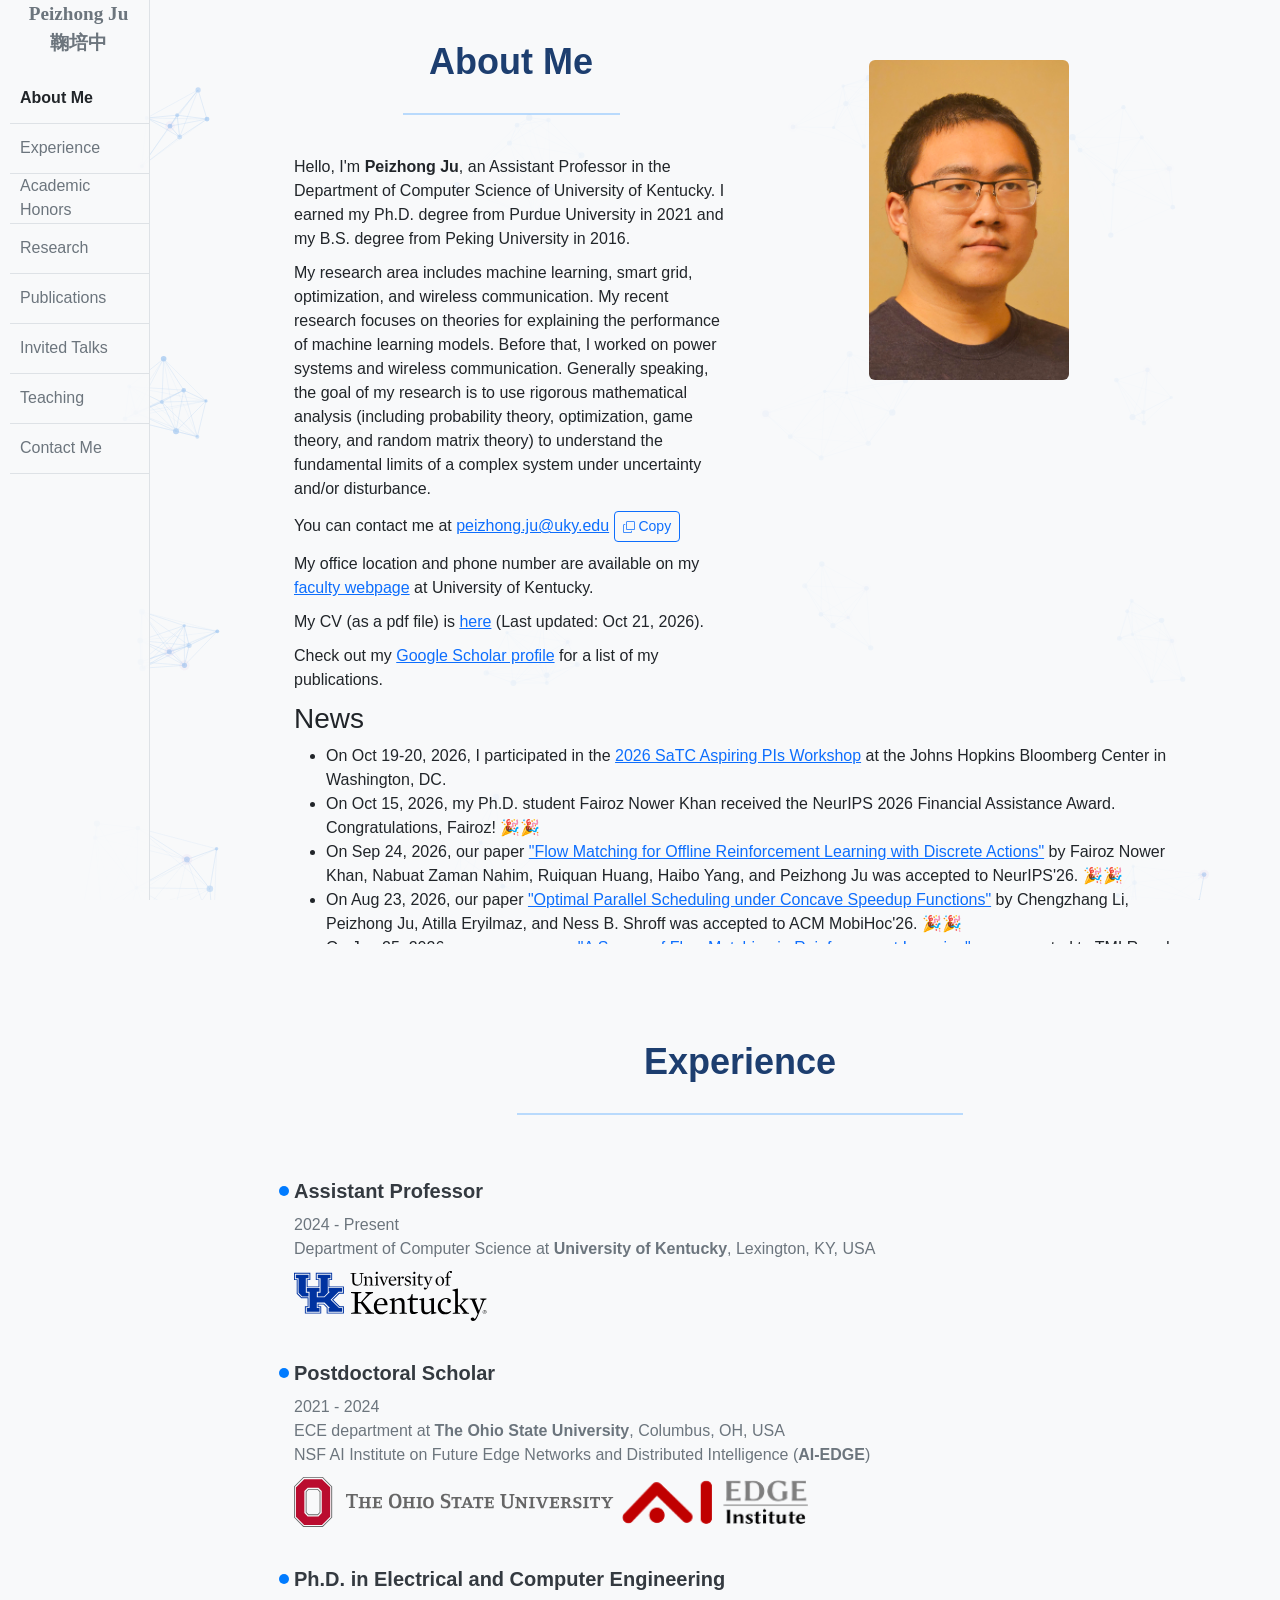
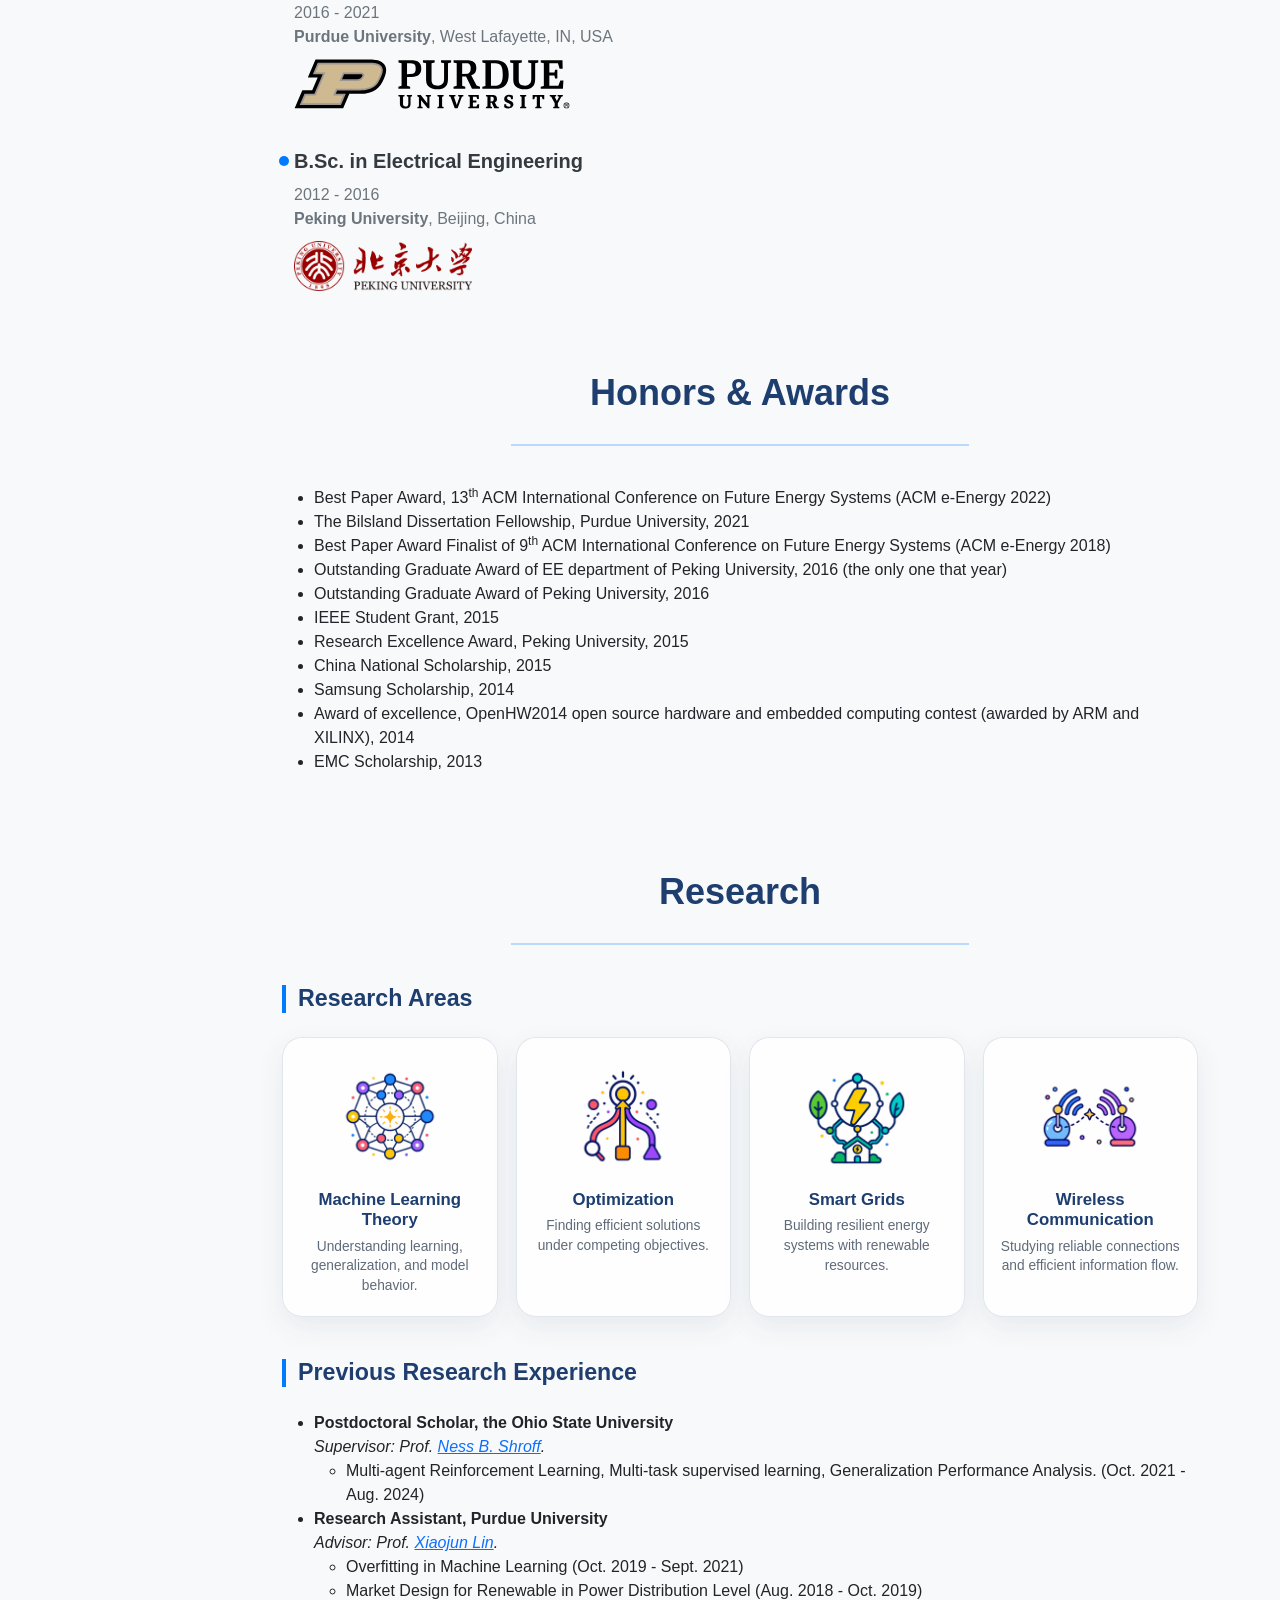
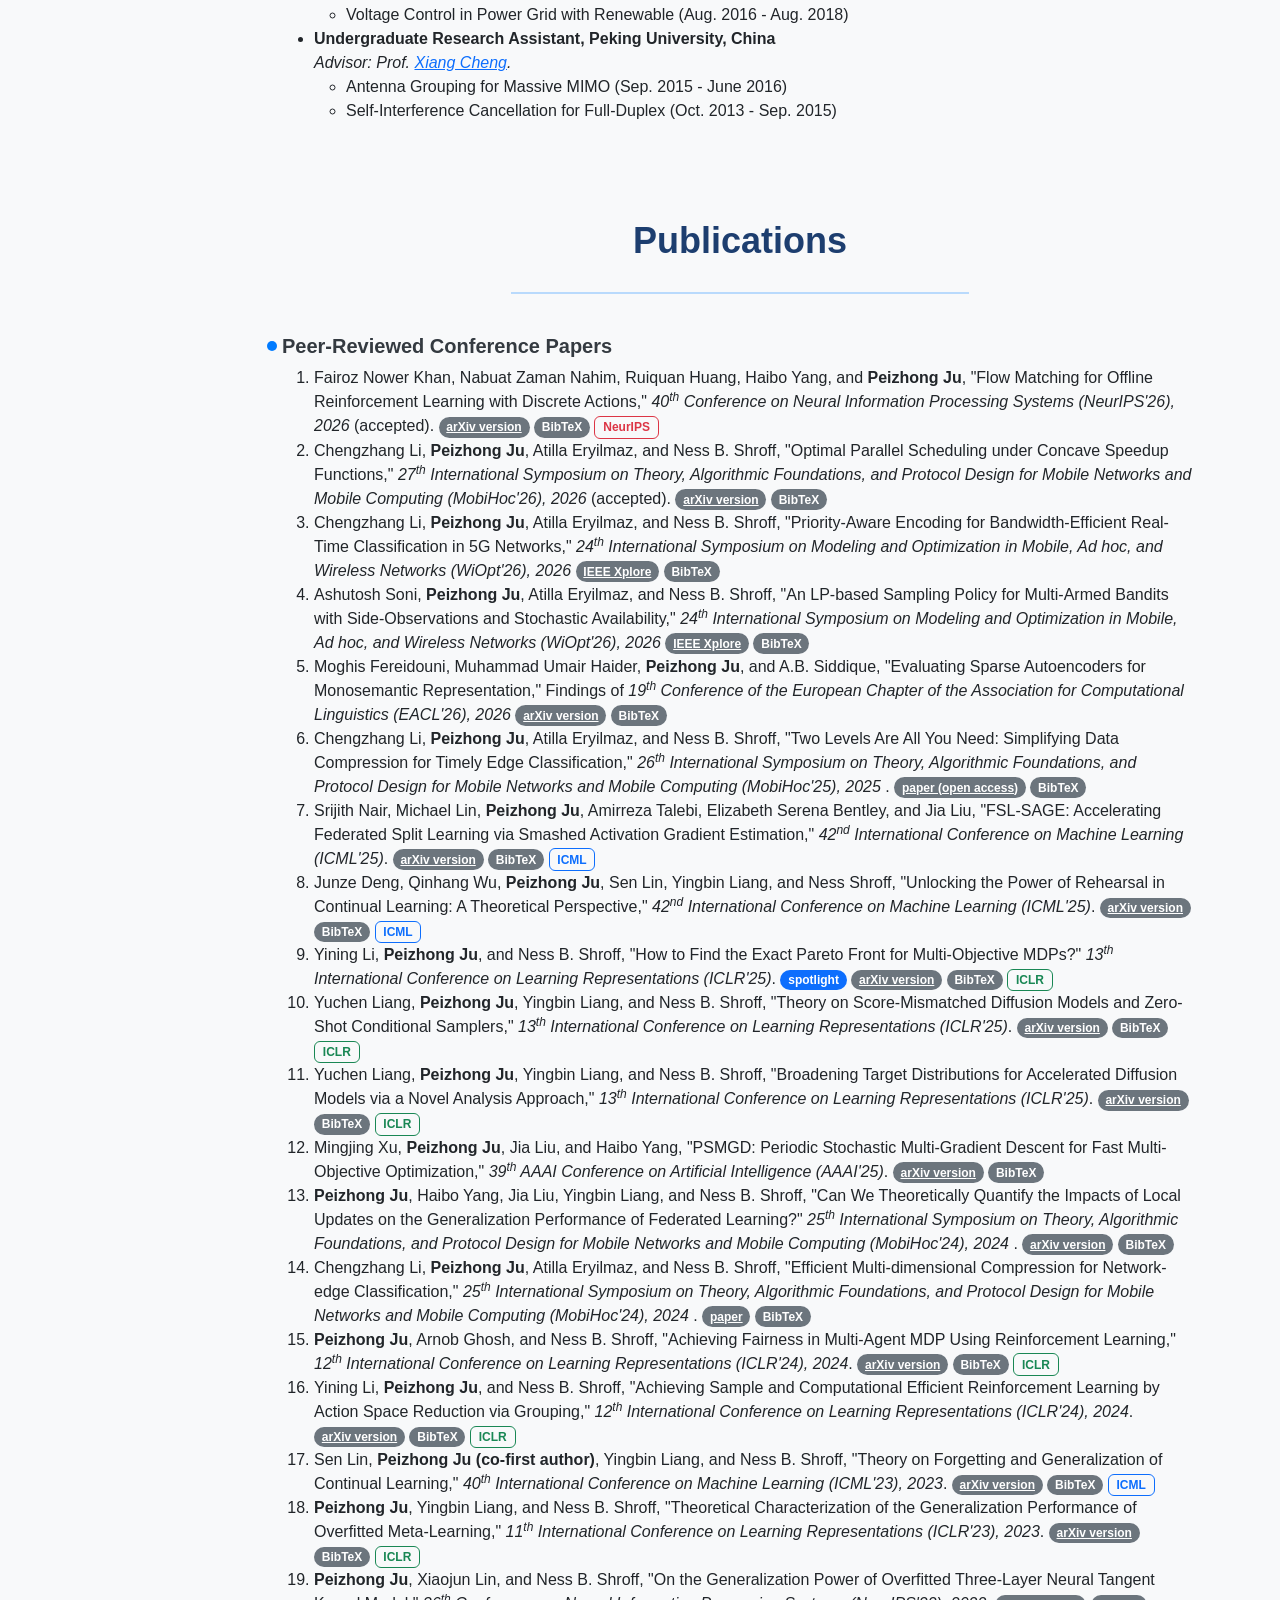
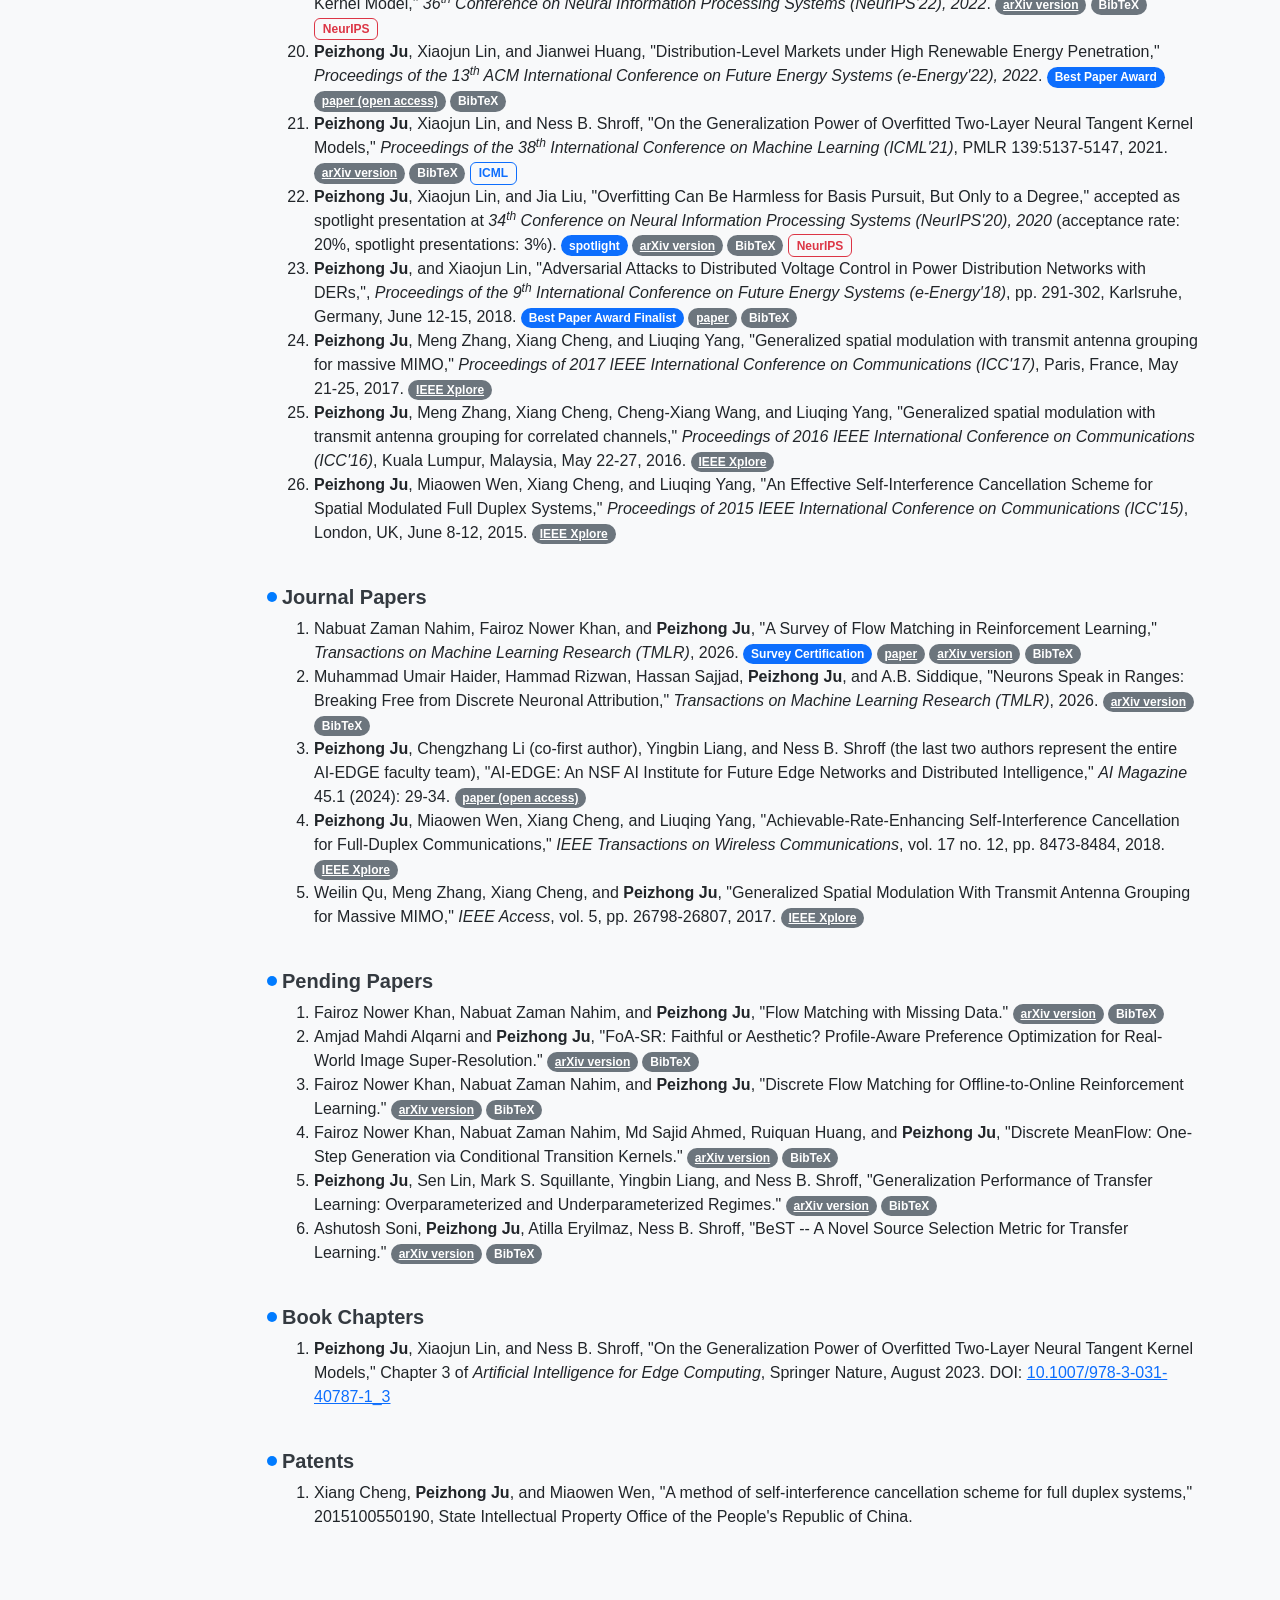
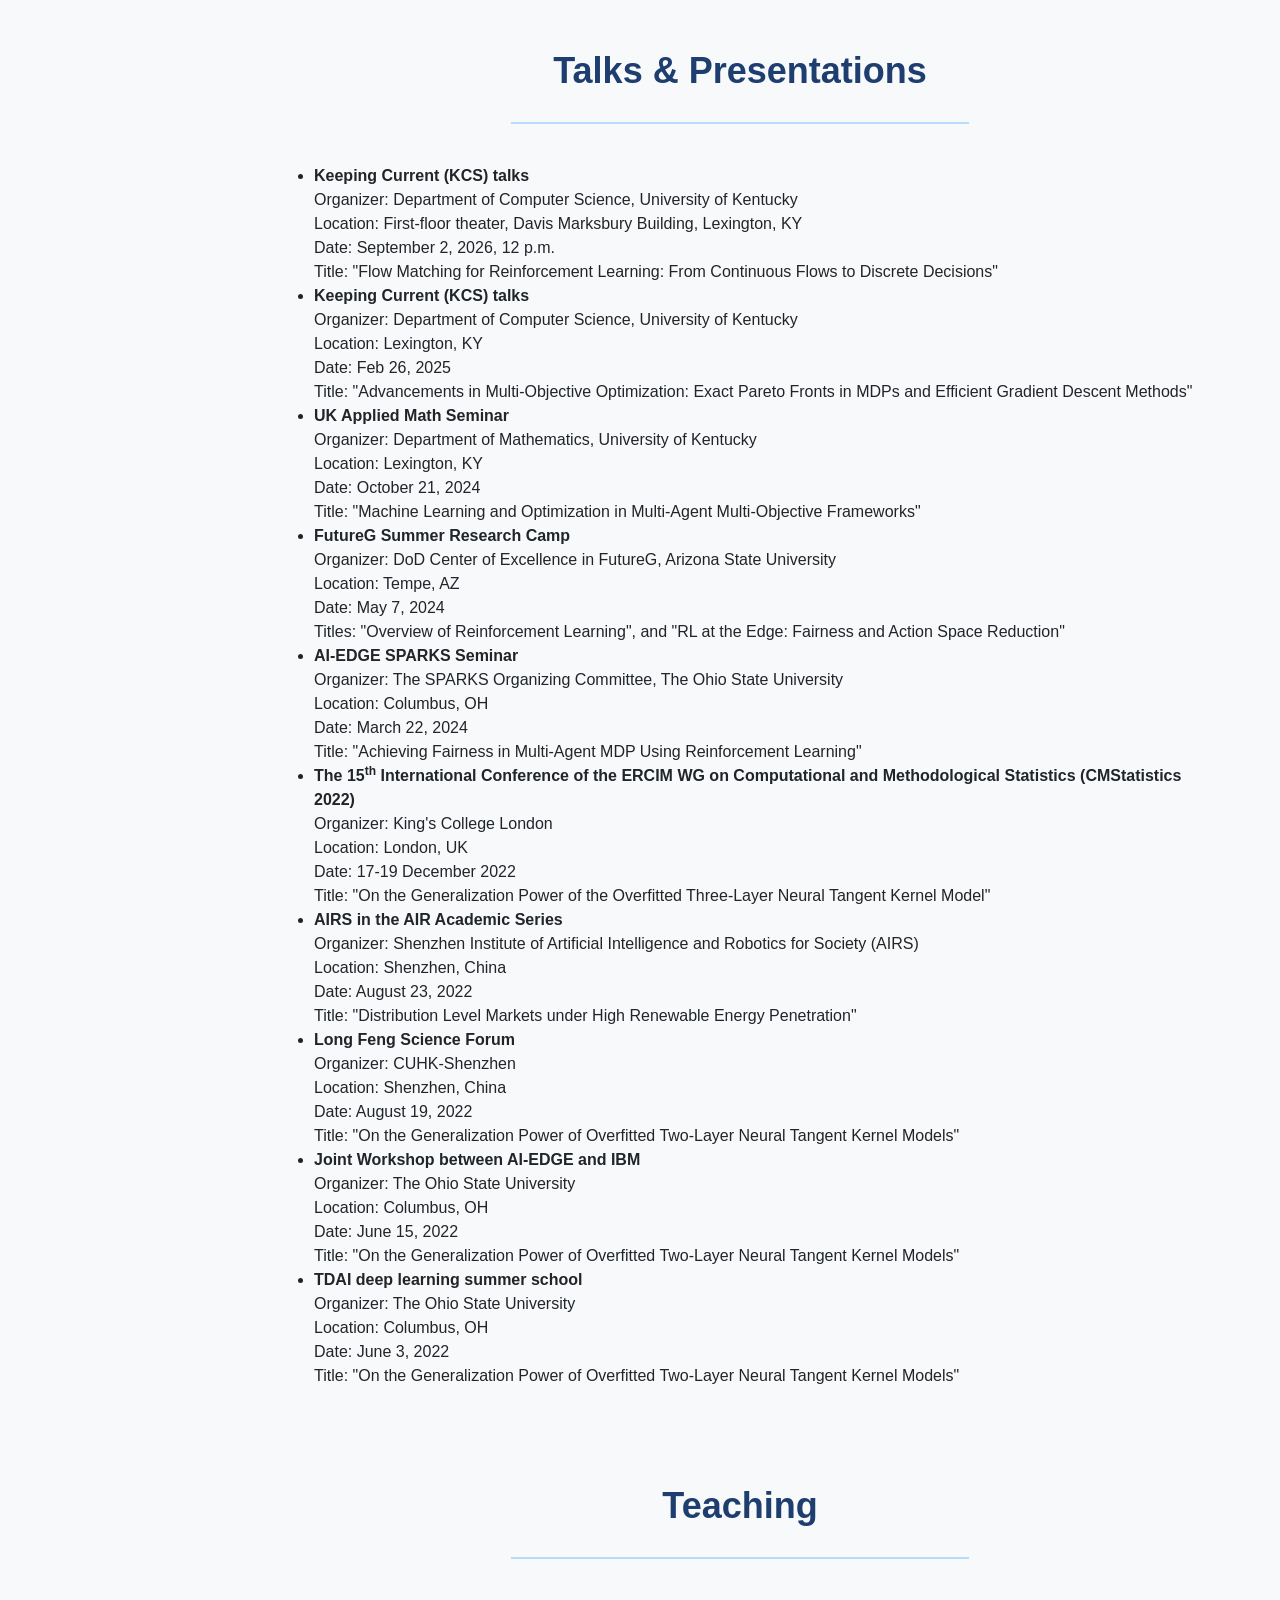
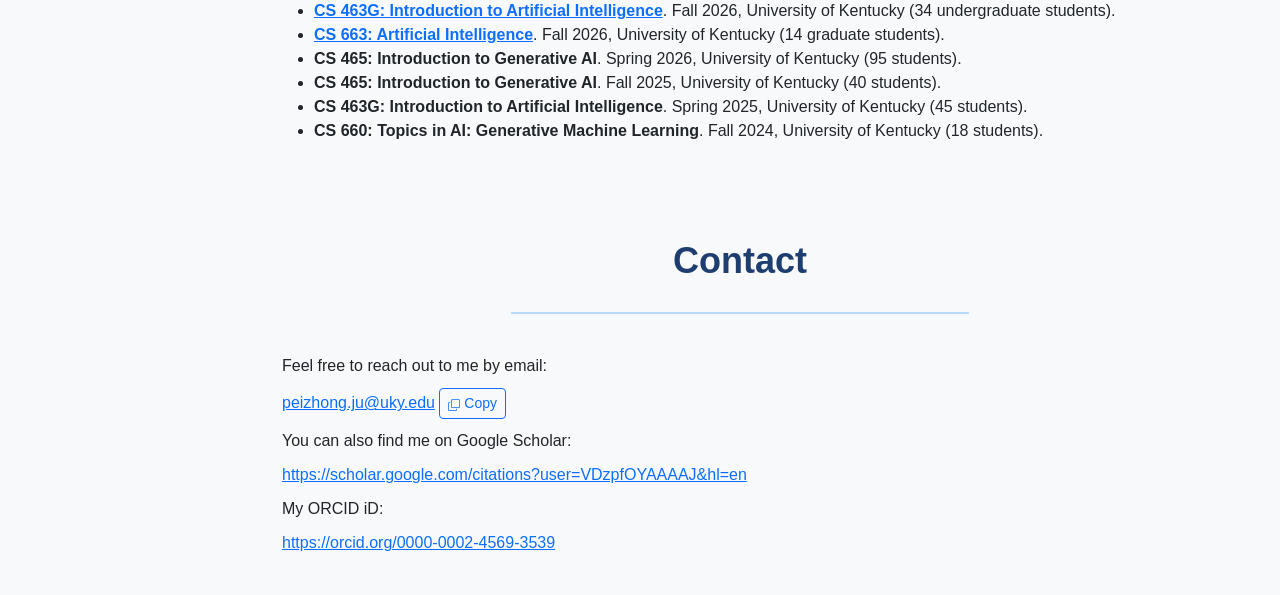
==== commit e2d390ed: "Update index.html" ====
--- a/index.html
+++ b/index.html
@@ -621,6 +621,7 @@
               <em>40<sup>th</sup> Conference on Neural Information Processing Systems (NeurIPS'26), 2026</em> (accepted).
               <a href="https://arxiv.org/pdf/2602.06138" class="badge rounded-pill bg-secondary">arXiv version</a>
               <button class="badge rounded-pill bg-secondary border-0 toggle-bibtex">BibTeX</button>
+              <span class="badge bg-transparent border border-danger text-danger">NeurIPS</span>
               <pre class="bibtex-entry">
 @inproceedings{khan2026flowmatchingofflinereinforcement,
   title={Flow Matching for Offline Reinforcement Learning with Discrete Actions},
@@ -731,6 +732,7 @@
               <em>42<sup>nd</sup> International Conference on Machine Learning (ICML'25)</em>.
               <a href="https://arxiv.org/pdf/2505.23182" class="badge rounded-pill bg-secondary">arXiv version</a>
               <button class="badge rounded-pill bg-secondary border-0 toggle-bibtex">BibTeX</button>
+              <span class="badge bg-transparent border border-primary text-primary">ICML</span>
               <pre class="bibtex-entry">
 @inproceedings{nair2025fsl,
   title={FSL-SAGE: Accelerating Federated Split Learning via Smashed Activation Gradient Estimation},
@@ -742,11 +744,13 @@
 </pre>
             </li>
 
-            <li>Junze Deng, Qinhang Wu, <strong>Peizhong Ju</strong>, Sen Lin, Yingbin Liang, and Ness Shroff,
+            <li>
+              Junze Deng, Qinhang Wu, <strong>Peizhong Ju</strong>, Sen Lin, Yingbin Liang, and Ness Shroff,
               "Unlocking the Power of Rehearsal in Continual Learning: A Theoretical Perspective,"
               <em>42<sup>nd</sup> International Conference on Machine Learning (ICML'25)</em>.
               <a href="https://arxiv.org/pdf/2506.00205" class="badge rounded-pill bg-secondary">arXiv version</a>
               <button class="badge rounded-pill bg-secondary border-0 toggle-bibtex">BibTeX</button>
+              <span class="badge bg-transparent border border-primary text-primary">ICML</span>
               <pre class="bibtex-entry">
 @inproceedings{deng2025unlocking,
   title={Unlocking the Power of Rehearsal in Continual Learning: A Theoretical Perspective},
@@ -765,6 +769,7 @@
               <span class="badge rounded-pill bg-primary">spotlight</span>
               <a href="https://arxiv.org/pdf/2410.15557" class="badge rounded-pill bg-secondary">arXiv version</a>
               <button class="badge rounded-pill bg-secondary border-0 toggle-bibtex">BibTeX</button>
+              <span class="badge bg-transparent border border-success text-success">ICLR</span>
               <pre class="bibtex-entry">
 @inproceedings{
   li2024find,
@@ -781,6 +786,7 @@
               <em>13<sup>th</sup> International Conference on Learning Representations (ICLR'25)</em>.
               <a href="https://arxiv.org/pdf/2410.13746" class="badge rounded-pill bg-secondary">arXiv version</a>
               <button class="badge rounded-pill bg-secondary border-0 toggle-bibtex">BibTeX</button>
+              <span class="badge bg-transparent border border-success text-success">ICLR</span>
               <pre class="bibtex-entry">
 @inproceedings{
   liang2024theory,
@@ -797,6 +803,7 @@
               <em>13<sup>th</sup> International Conference on Learning Representations (ICLR'25)</em>.
               <a href="https://arxiv.org/pdf/2402.13901" class="badge rounded-pill bg-secondary">arXiv version</a>
               <button class="badge rounded-pill bg-secondary border-0 toggle-bibtex">BibTeX</button>
+              <span class="badge bg-transparent border border-success text-success">ICLR</span>
               <pre class="bibtex-entry">
 @inproceedings{
   liang2024broadening,
@@ -870,6 +877,7 @@
                 Conference on Learning Representations (ICLR'24), 2024</em>.
               <a href="https://arxiv.org/pdf/2306.00324.pdf" class="badge rounded-pill bg-secondary">arXiv version</a>
               <button class="badge rounded-pill bg-secondary border-0 toggle-bibtex">BibTeX</button>
+              <span class="badge bg-transparent border border-success text-success">ICLR</span>
               <pre class="bibtex-entry">
 @inproceedings{
   ju2024achieving,
@@ -889,6 +897,7 @@
                 Conference on Learning Representations (ICLR'24), 2024</em>.
               <a href="https://arxiv.org/pdf/2306.12981.pdf" class="badge rounded-pill bg-secondary">arXiv version</a>
               <button class="badge rounded-pill bg-secondary border-0 toggle-bibtex">BibTeX</button>
+              <span class="badge bg-transparent border border-success text-success">ICLR</span>
               <pre class="bibtex-entry">
 @inproceedings{liachieving,
   title={Achieving Sample and Computational Efficient Reinforcement Learning by Action Space Reduction via Grouping},
@@ -905,6 +914,7 @@
                 Conference on Machine Learning (ICML'23), 2023</em>.
               <a href="https://arxiv.org/pdf/2302.05836.pdf" class="badge rounded-pill bg-secondary">arXiv version</a>
               <button class="badge rounded-pill bg-secondary border-0 toggle-bibtex">BibTeX</button>
+              <span class="badge bg-transparent border border-primary text-primary">ICML</span>
               <pre class="bibtex-entry">
 @inproceedings{lin2023theory,
   title={Theory on forgetting and generalization of continual learning},
@@ -922,6 +932,7 @@
                 International Conference on Learning Representations (ICLR'23), 2023</em>.
               <a href="https://arxiv.org/pdf/2304.04312.pdf" class="badge rounded-pill bg-secondary">arXiv version</a>
               <button class="badge rounded-pill bg-secondary border-0 toggle-bibtex">BibTeX</button>
+              <span class="badge bg-transparent border border-success text-success">ICLR</span>
               <pre class="bibtex-entry">
 @inproceedings{jutheoretical,
   title={Theoretical Characterization of the Generalization Performance of Overfitted Meta-Learning},
@@ -939,6 +950,7 @@
               <a href="https://download.arxiv.org/pdf/2206.02047v1.pdf" class="badge rounded-pill bg-secondary">arXiv
                 version</a>
               <button class="badge rounded-pill bg-secondary border-0 toggle-bibtex">BibTeX</button>
+              <span class="badge bg-transparent border border-danger text-danger">NeurIPS</span>
               <pre class="bibtex-entry">
 @article{ju2022generalization,
   title={On the generalization power of the overfitted three-layer neural tangent kernel model},
@@ -974,6 +986,7 @@
                 Conference on Machine Learning (ICML'21)</em>, PMLR 139:5137-5147, 2021.
               <a href="https://arxiv.org/pdf/2103.05243.pdf" class="badge rounded-pill bg-secondary">arXiv version</a>
               <button class="badge rounded-pill bg-secondary border-0 toggle-bibtex">BibTeX</button>
+              <span class="badge bg-transparent border border-primary text-primary">ICML</span>
               <pre class="bibtex-entry">
 @inproceedings{ju2021generalization,
   title={On the generalization power of overfitted two-layer neural tangent kernel models},
@@ -992,6 +1005,7 @@
               spotlight presentations: 3%). <span class="badge rounded-pill bg-primary">spotlight</span>
               <a href="https://arxiv.org/pdf/2002.00492.pdf" class="badge rounded-pill bg-secondary">arXiv version</a>
               <button class="badge rounded-pill bg-secondary border-0 toggle-bibtex">BibTeX</button>
+              <span class="badge bg-transparent border border-danger text-danger">NeurIPS</span>
               <pre class="bibtex-entry">
 @article{ju2020overfitting,
   title={Overfitting can be harmless for basis pursuit, but only to a degree},
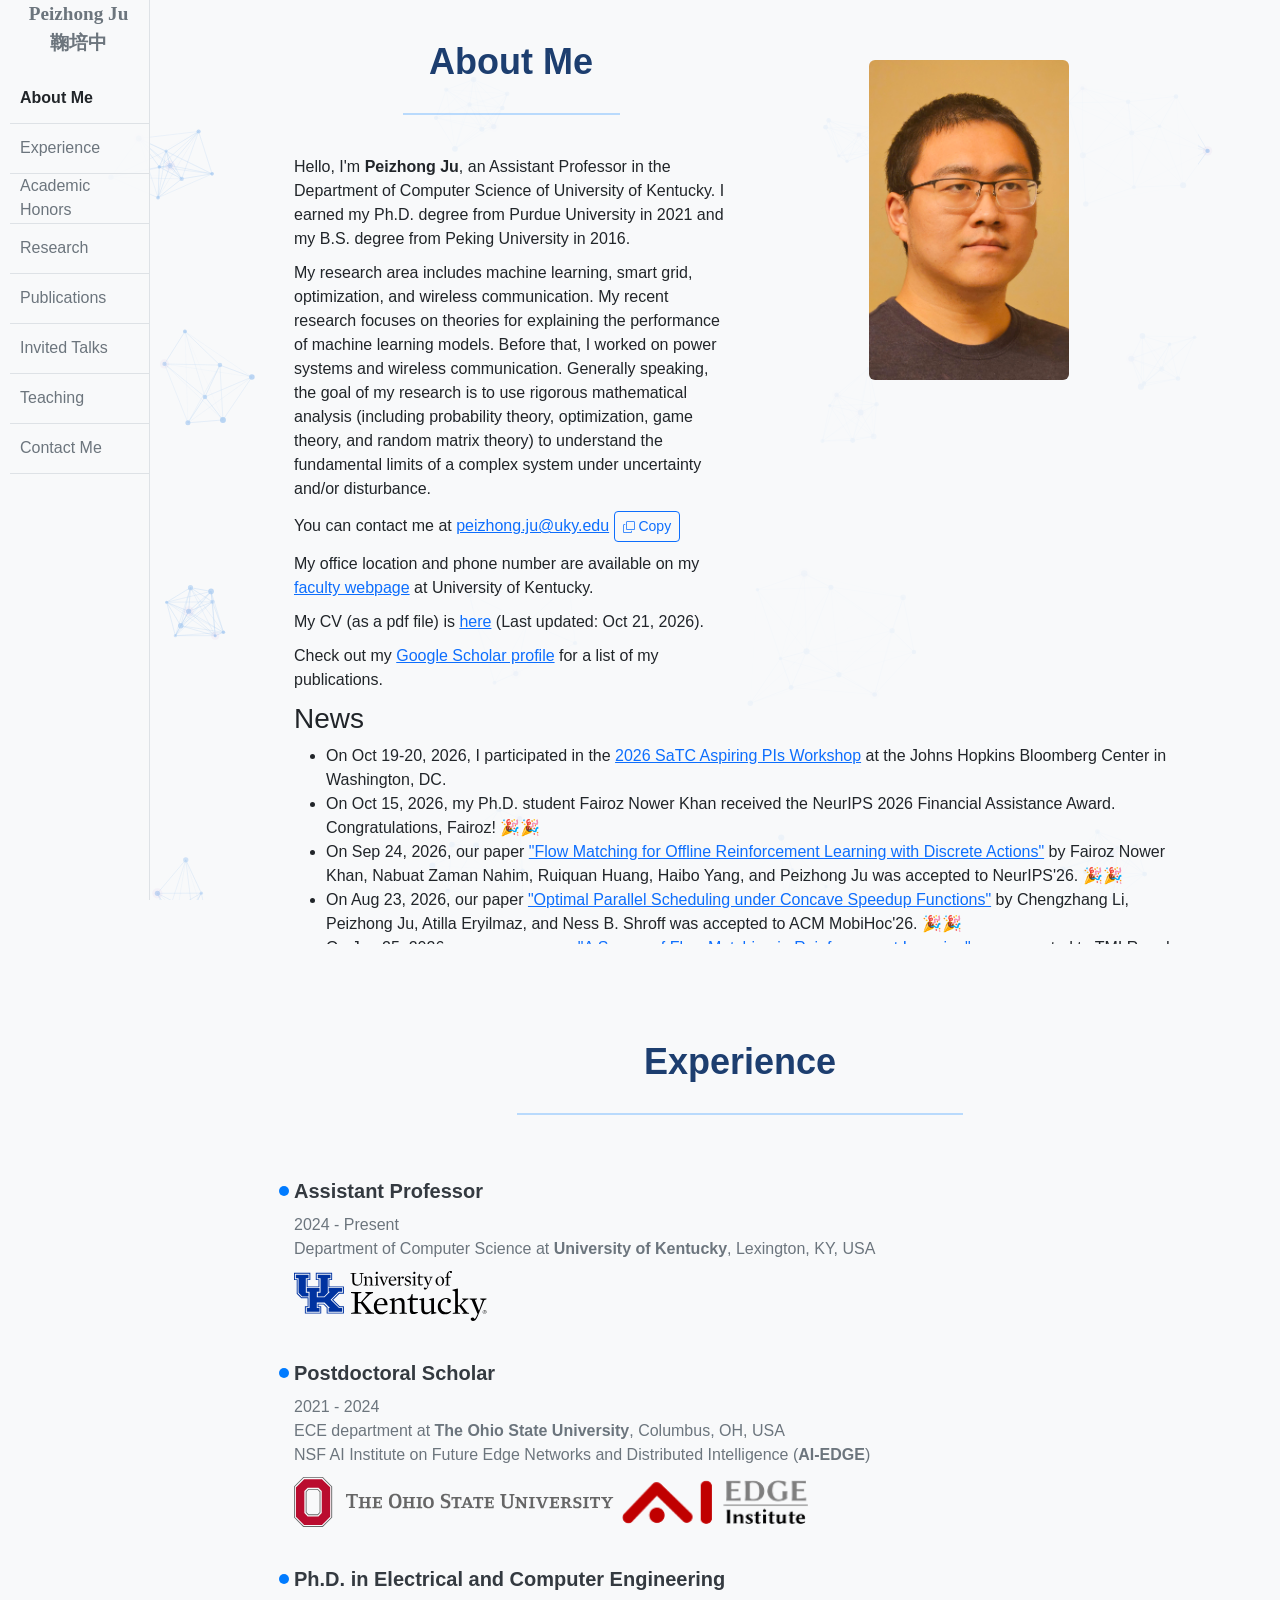
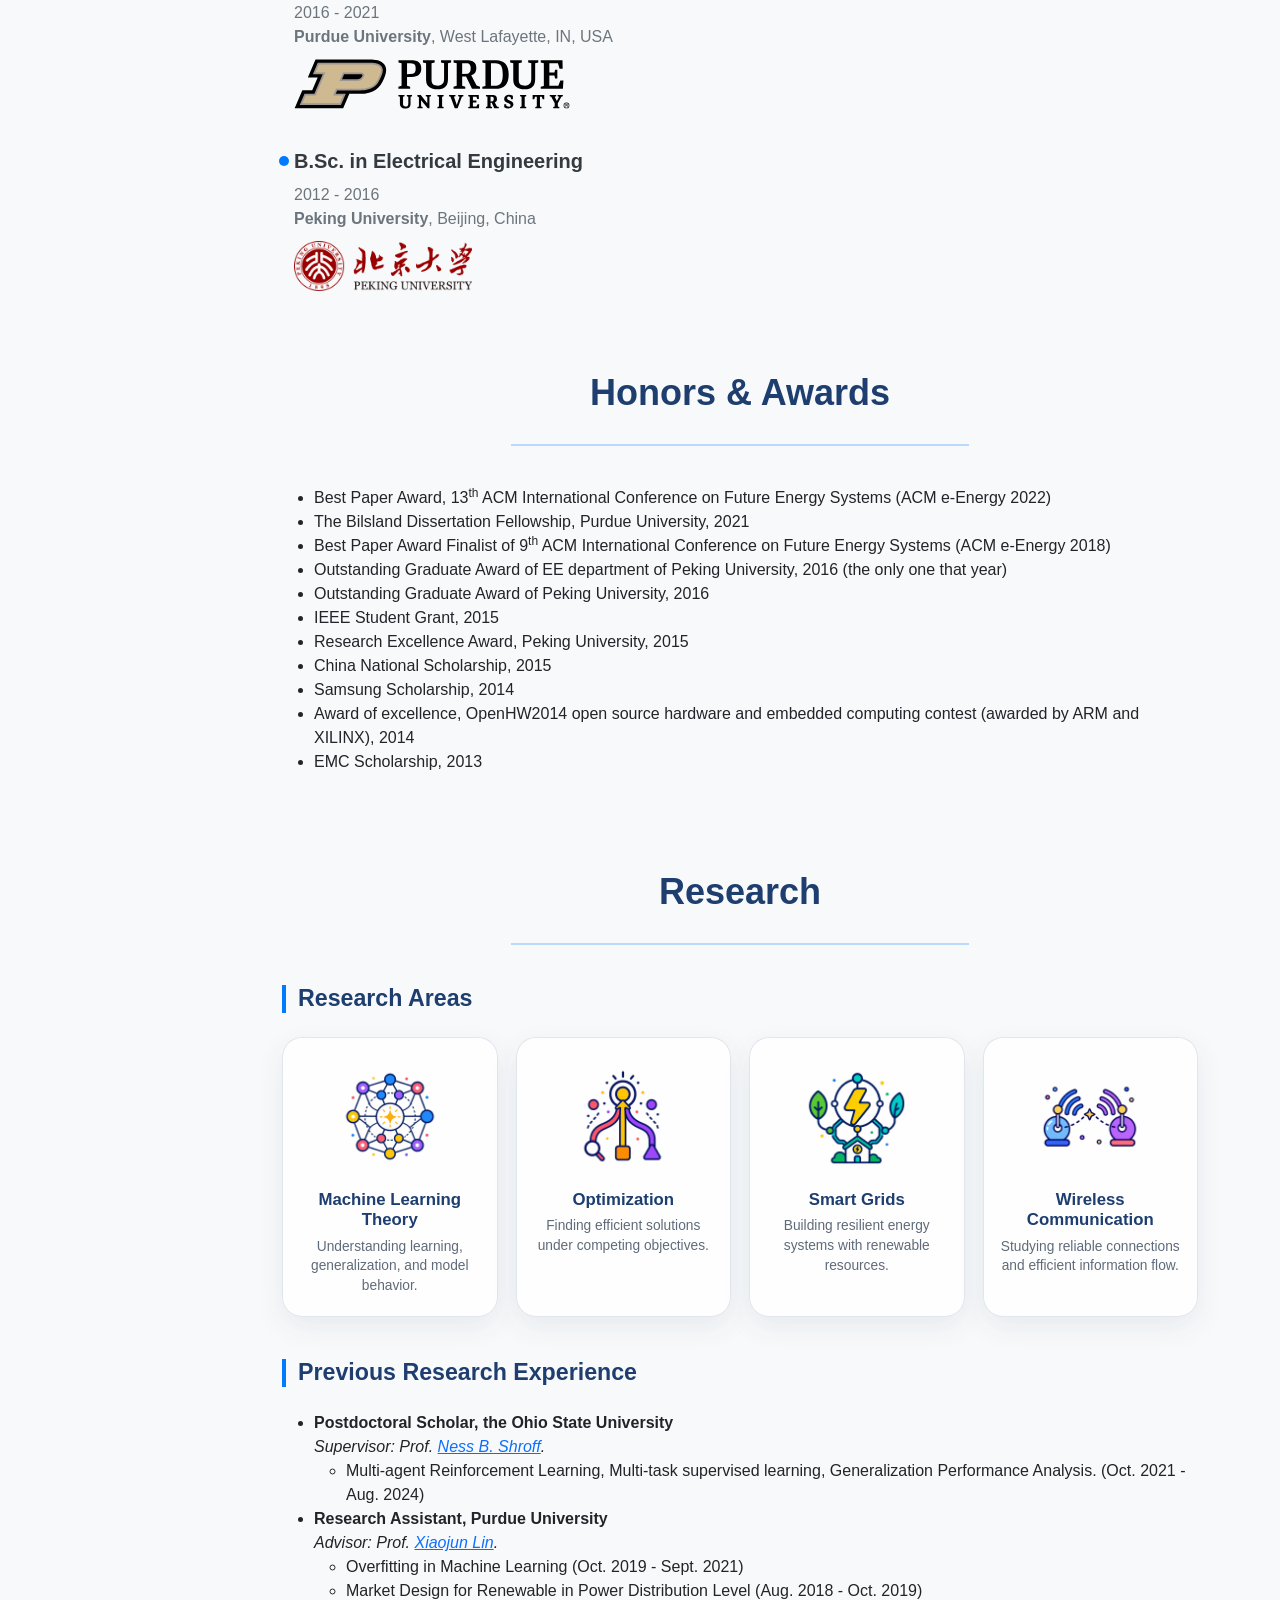
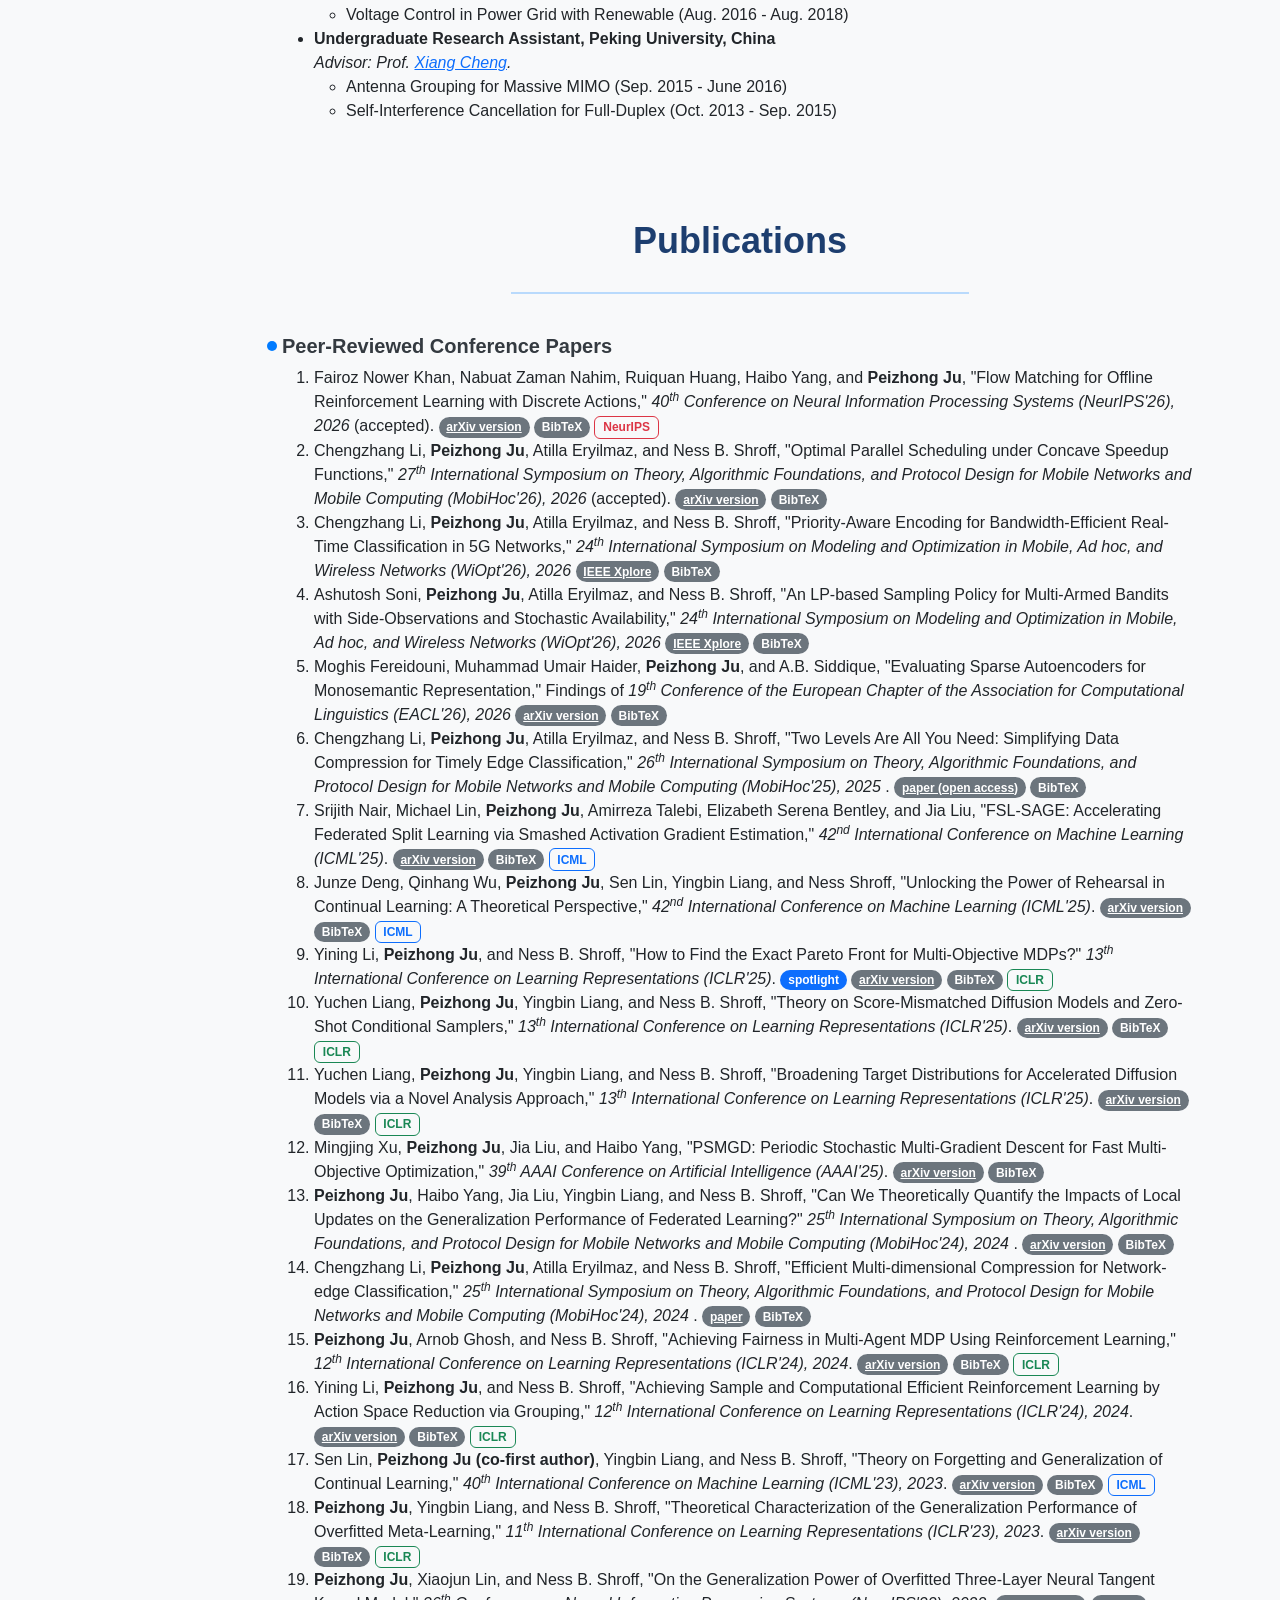
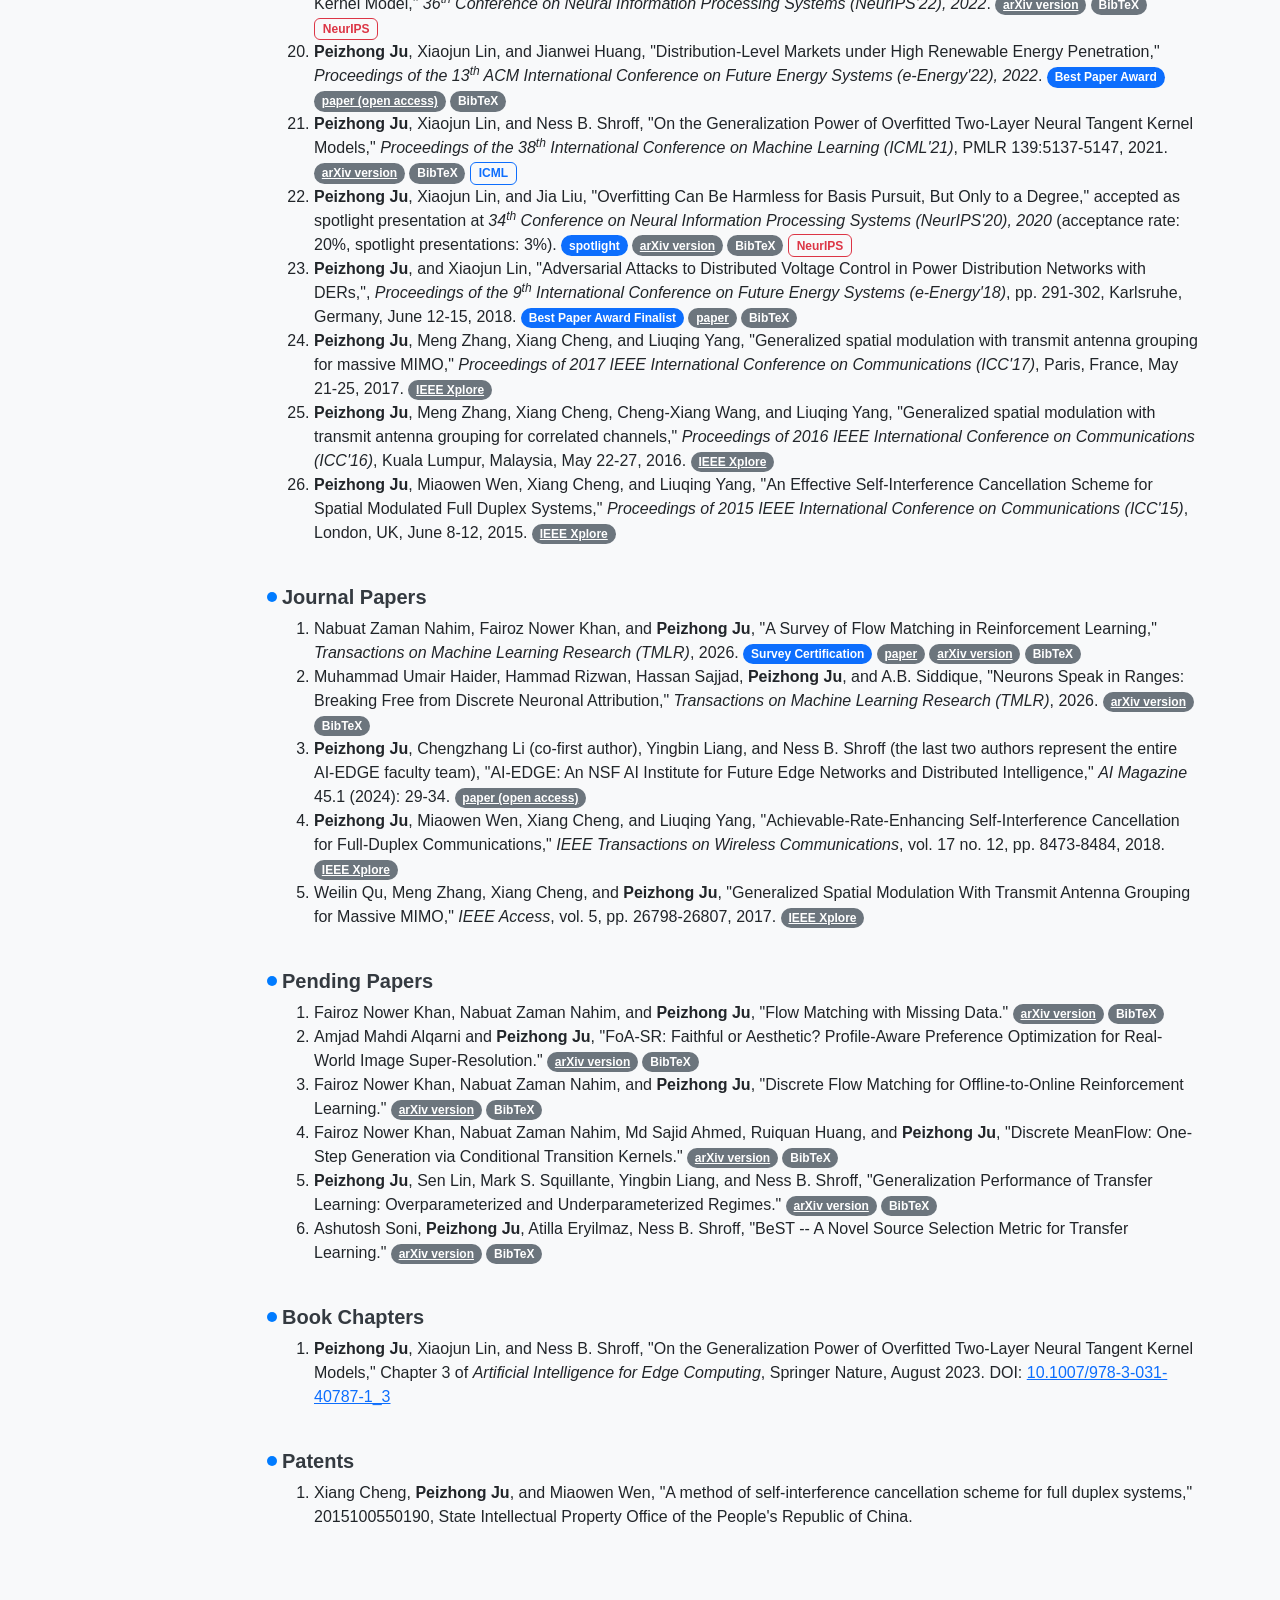
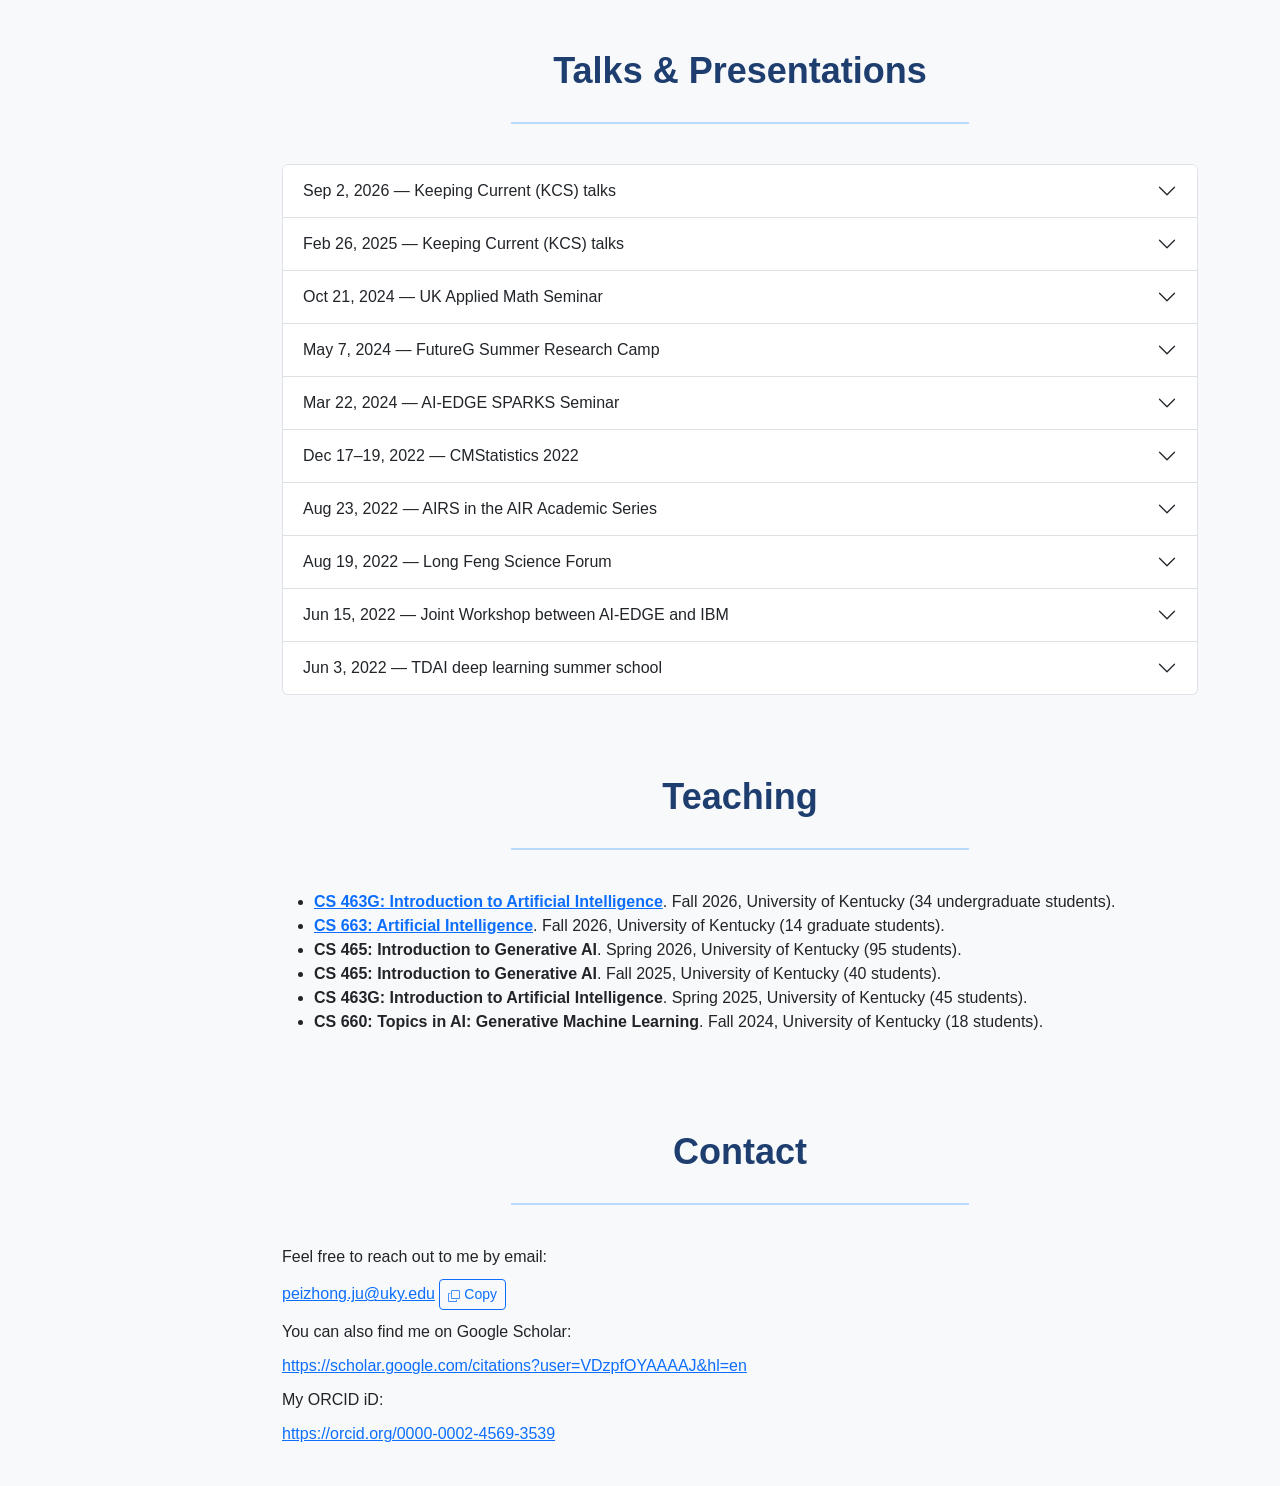
==== commit 8529785c: "Update index.html" ====
--- a/index.html
+++ b/index.html
@@ -1260,80 +1260,178 @@
     <section id="talks">
       <h2 class="section-title">Talks & Presentations</h2>
       <hr>
-      <div>
-        <ul>
-          <li><strong>Keeping Current (KCS) talks</strong><br>
-            Organizer: Department of Computer Science, University of Kentucky<br>
-            Location: First-floor theater, Davis Marksbury Building, Lexington, KY<br>
-            Date: September 2, 2026, 12 p.m.<br>
-            Title: "Flow Matching for Reinforcement Learning: From Continuous Flows to Discrete Decisions"
-          </li>
-
-          <li><strong>Keeping Current (KCS) talks</strong><br>
-            Organizer: Department of Computer Science, University of Kentucky<br>
-            Location: Lexington, KY<br>
-            Date: Feb 26, 2025<br>
-            Title: "Advancements in Multi-Objective Optimization: Exact Pareto Fronts in MDPs and Efficient Gradient
-            Descent Methods"
-          </li>
-
-          <li><strong>UK Applied Math Seminar</strong><br>
-            Organizer: Department of Mathematics, University of Kentucky<br>
-            Location: Lexington, KY<br>
-            Date: October 21, 2024<br>
-            Title: "Machine Learning and Optimization in Multi-Agent Multi-Objective Frameworks"
-          </li>
-
-          <li><strong>FutureG Summer Research Camp</strong><br>
-            Organizer: DoD Center of Excellence in FutureG, Arizona State University<br>
-            Location: Tempe, AZ<br>
-            Date: May 7, 2024<br>
-            Titles: "Overview of Reinforcement Learning", and "RL at the Edge: Fairness and Action Space Reduction"
-          </li>
-
-          <li><strong>AI-EDGE SPARKS Seminar</strong><br>
-            Organizer: The SPARKS Organizing Committee, The Ohio State University<br>
-            Location: Columbus, OH<br>
-            Date: March 22, 2024<br>
-            Title: "Achieving Fairness in Multi-Agent MDP Using Reinforcement Learning"
-          </li>
-
-          <li><strong>The 15<sup>th</sup> International Conference of the ERCIM WG on Computational and Methodological
-              Statistics (CMStatistics 2022)</strong><br>
-            Organizer: King's College London<br>
-            Location: London, UK<br>
-            Date: 17-19 December 2022<br>
-            Title: "On the Generalization Power of the Overfitted Three-Layer Neural Tangent Kernel Model"
-          </li>
-
-          <li><strong>AIRS in the AIR Academic Series</strong><br>
-            Organizer: Shenzhen Institute of Artificial Intelligence and Robotics for Society (AIRS)<br>
-            Location: Shenzhen, China<br>
-            Date: August 23, 2022<br>
-            Title: "Distribution Level Markets under High Renewable Energy Penetration"
-          </li>
-
-          <li><strong>Long Feng Science Forum</strong><br>
-            Organizer: CUHK-Shenzhen<br>
-            Location: Shenzhen, China<br>
-            Date: August 19, 2022<br>
-            Title: "On the Generalization Power of Overfitted Two-Layer Neural Tangent Kernel Models"
-          </li>
-
-          <li><strong>Joint Workshop between AI-EDGE and IBM</strong><br>
-            Organizer: The Ohio State University<br>
-            Location: Columbus, OH<br>
-            Date: June 15, 2022<br>
-            Title: "On the Generalization Power of Overfitted Two-Layer Neural Tangent Kernel Models"
-          </li>
-
-          <li><strong>TDAI deep learning summer school</strong><br>
-            Organizer: The Ohio State University<br>
-            Location: Columbus, OH<br>
-            Date: June 3, 2022<br>
-            Title: "On the Generalization Power of Overfitted Two-Layer Neural Tangent Kernel Models"
-          </li>
-        </ul>
+      <div class="accordion" id="talks-accordion">
+        <div class="accordion-item">
+          <h3 class="accordion-header" id="talk-heading-2026-09-02">
+            <button class="accordion-button collapsed" type="button" data-bs-toggle="collapse"
+              data-bs-target="#talk-details-2026-09-02" aria-expanded="false" aria-controls="talk-details-2026-09-02">
+              Sep 2, 2026 — Keeping Current (KCS) talks
+            </button>
+          </h3>
+          <div id="talk-details-2026-09-02" class="accordion-collapse collapse" aria-labelledby="talk-heading-2026-09-02" data-bs-parent="#talks-accordion">
+            <div class="accordion-body">
+              Organizer: Department of Computer Science, University of Kentucky<br>
+              Location: First-floor theater, Davis Marksbury Building, Lexington, KY<br>
+              Date: September 2, 2026, 12 p.m.<br>
+              Title: "Flow Matching for Reinforcement Learning: From Continuous Flows to Discrete Decisions"
+            </div>
+          </div>
+        </div>
+
+        <div class="accordion-item">
+          <h3 class="accordion-header" id="talk-heading-2025-02-26">
+            <button class="accordion-button collapsed" type="button" data-bs-toggle="collapse"
+              data-bs-target="#talk-details-2025-02-26" aria-expanded="false" aria-controls="talk-details-2025-02-26">
+              Feb 26, 2025 — Keeping Current (KCS) talks
+            </button>
+          </h3>
+          <div id="talk-details-2025-02-26" class="accordion-collapse collapse" aria-labelledby="talk-heading-2025-02-26" data-bs-parent="#talks-accordion">
+            <div class="accordion-body">
+              Organizer: Department of Computer Science, University of Kentucky<br>
+              Location: Lexington, KY<br>
+              Date: Feb 26, 2025<br>
+              Title: "Advancements in Multi-Objective Optimization: Exact Pareto Fronts in MDPs and Efficient Gradient
+              Descent Methods"
+            </div>
+          </div>
+        </div>
+
+        <div class="accordion-item">
+          <h3 class="accordion-header" id="talk-heading-2024-10-21">
+            <button class="accordion-button collapsed" type="button" data-bs-toggle="collapse"
+              data-bs-target="#talk-details-2024-10-21" aria-expanded="false" aria-controls="talk-details-2024-10-21">
+              Oct 21, 2024 — UK Applied Math Seminar
+            </button>
+          </h3>
+          <div id="talk-details-2024-10-21" class="accordion-collapse collapse" aria-labelledby="talk-heading-2024-10-21" data-bs-parent="#talks-accordion">
+            <div class="accordion-body">
+              Organizer: Department of Mathematics, University of Kentucky<br>
+              Location: Lexington, KY<br>
+              Date: October 21, 2024<br>
+              Title: "Machine Learning and Optimization in Multi-Agent Multi-Objective Frameworks"
+            </div>
+          </div>
+        </div>
+
+        <div class="accordion-item">
+          <h3 class="accordion-header" id="talk-heading-2024-05-07">
+            <button class="accordion-button collapsed" type="button" data-bs-toggle="collapse"
+              data-bs-target="#talk-details-2024-05-07" aria-expanded="false" aria-controls="talk-details-2024-05-07">
+              May 7, 2024 — FutureG Summer Research Camp
+            </button>
+          </h3>
+          <div id="talk-details-2024-05-07" class="accordion-collapse collapse" aria-labelledby="talk-heading-2024-05-07" data-bs-parent="#talks-accordion">
+            <div class="accordion-body">
+              Organizer: DoD Center of Excellence in FutureG, Arizona State University<br>
+              Location: Tempe, AZ<br>
+              Date: May 7, 2024<br>
+              Titles: "Overview of Reinforcement Learning", and "RL at the Edge: Fairness and Action Space Reduction"
+            </div>
+          </div>
+        </div>
+
+        <div class="accordion-item">
+          <h3 class="accordion-header" id="talk-heading-2024-03-22">
+            <button class="accordion-button collapsed" type="button" data-bs-toggle="collapse"
+              data-bs-target="#talk-details-2024-03-22" aria-expanded="false" aria-controls="talk-details-2024-03-22">
+              Mar 22, 2024 — AI-EDGE SPARKS Seminar
+            </button>
+          </h3>
+          <div id="talk-details-2024-03-22" class="accordion-collapse collapse" aria-labelledby="talk-heading-2024-03-22" data-bs-parent="#talks-accordion">
+            <div class="accordion-body">
+              Organizer: The SPARKS Organizing Committee, The Ohio State University<br>
+              Location: Columbus, OH<br>
+              Date: March 22, 2024<br>
+              Title: "Achieving Fairness in Multi-Agent MDP Using Reinforcement Learning"
+            </div>
+          </div>
+        </div>
+
+        <div class="accordion-item">
+          <h3 class="accordion-header" id="talk-heading-2022-12-17">
+            <button class="accordion-button collapsed" type="button" data-bs-toggle="collapse"
+              data-bs-target="#talk-details-2022-12-17" aria-expanded="false" aria-controls="talk-details-2022-12-17">
+              Dec 17–19, 2022 — CMStatistics 2022
+            </button>
+          </h3>
+          <div id="talk-details-2022-12-17" class="accordion-collapse collapse" aria-labelledby="talk-heading-2022-12-17" data-bs-parent="#talks-accordion">
+            <div class="accordion-body">
+              Organizer: The 15<sup>th</sup> International Conference of the ERCIM WG on Computational and Methodological
+              Statistics (CMStatistics 2022), King's College London<br>
+              Location: London, UK<br>
+              Date: 17-19 December 2022<br>
+              Title: "On the Generalization Power of the Overfitted Three-Layer Neural Tangent Kernel Model"
+            </div>
+          </div>
+        </div>
+
+        <div class="accordion-item">
+          <h3 class="accordion-header" id="talk-heading-2022-08-23">
+            <button class="accordion-button collapsed" type="button" data-bs-toggle="collapse"
+              data-bs-target="#talk-details-2022-08-23" aria-expanded="false" aria-controls="talk-details-2022-08-23">
+              Aug 23, 2022 — AIRS in the AIR Academic Series
+            </button>
+          </h3>
+          <div id="talk-details-2022-08-23" class="accordion-collapse collapse" aria-labelledby="talk-heading-2022-08-23" data-bs-parent="#talks-accordion">
+            <div class="accordion-body">
+              Organizer: Shenzhen Institute of Artificial Intelligence and Robotics for Society (AIRS)<br>
+              Location: Shenzhen, China<br>
+              Date: August 23, 2022<br>
+              Title: "Distribution Level Markets under High Renewable Energy Penetration"
+            </div>
+          </div>
+        </div>
+
+        <div class="accordion-item">
+          <h3 class="accordion-header" id="talk-heading-2022-08-19">
+            <button class="accordion-button collapsed" type="button" data-bs-toggle="collapse"
+              data-bs-target="#talk-details-2022-08-19" aria-expanded="false" aria-controls="talk-details-2022-08-19">
+              Aug 19, 2022 — Long Feng Science Forum
+            </button>
+          </h3>
+          <div id="talk-details-2022-08-19" class="accordion-collapse collapse" aria-labelledby="talk-heading-2022-08-19" data-bs-parent="#talks-accordion">
+            <div class="accordion-body">
+              Organizer: CUHK-Shenzhen<br>
+              Location: Shenzhen, China<br>
+              Date: August 19, 2022<br>
+              Title: "On the Generalization Power of Overfitted Two-Layer Neural Tangent Kernel Models"
+            </div>
+          </div>
+        </div>
+
+        <div class="accordion-item">
+          <h3 class="accordion-header" id="talk-heading-2022-06-15">
+            <button class="accordion-button collapsed" type="button" data-bs-toggle="collapse"
+              data-bs-target="#talk-details-2022-06-15" aria-expanded="false" aria-controls="talk-details-2022-06-15">
+              Jun 15, 2022 — Joint Workshop between AI-EDGE and IBM
+            </button>
+          </h3>
+          <div id="talk-details-2022-06-15" class="accordion-collapse collapse" aria-labelledby="talk-heading-2022-06-15" data-bs-parent="#talks-accordion">
+            <div class="accordion-body">
+              Organizer: The Ohio State University<br>
+              Location: Columbus, OH<br>
+              Date: June 15, 2022<br>
+              Title: "On the Generalization Power of Overfitted Two-Layer Neural Tangent Kernel Models"
+            </div>
+          </div>
+        </div>
+
+        <div class="accordion-item">
+          <h3 class="accordion-header" id="talk-heading-2022-06-03">
+            <button class="accordion-button collapsed" type="button" data-bs-toggle="collapse"
+              data-bs-target="#talk-details-2022-06-03" aria-expanded="false" aria-controls="talk-details-2022-06-03">
+              Jun 3, 2022 — TDAI deep learning summer school
+            </button>
+          </h3>
+          <div id="talk-details-2022-06-03" class="accordion-collapse collapse" aria-labelledby="talk-heading-2022-06-03" data-bs-parent="#talks-accordion">
+            <div class="accordion-body">
+              Organizer: The Ohio State University<br>
+              Location: Columbus, OH<br>
+              Date: June 3, 2022<br>
+              Title: "On the Generalization Power of Overfitted Two-Layer Neural Tangent Kernel Models"
+            </div>
+          </div>
+        </div>
       </div>
     </section>
 
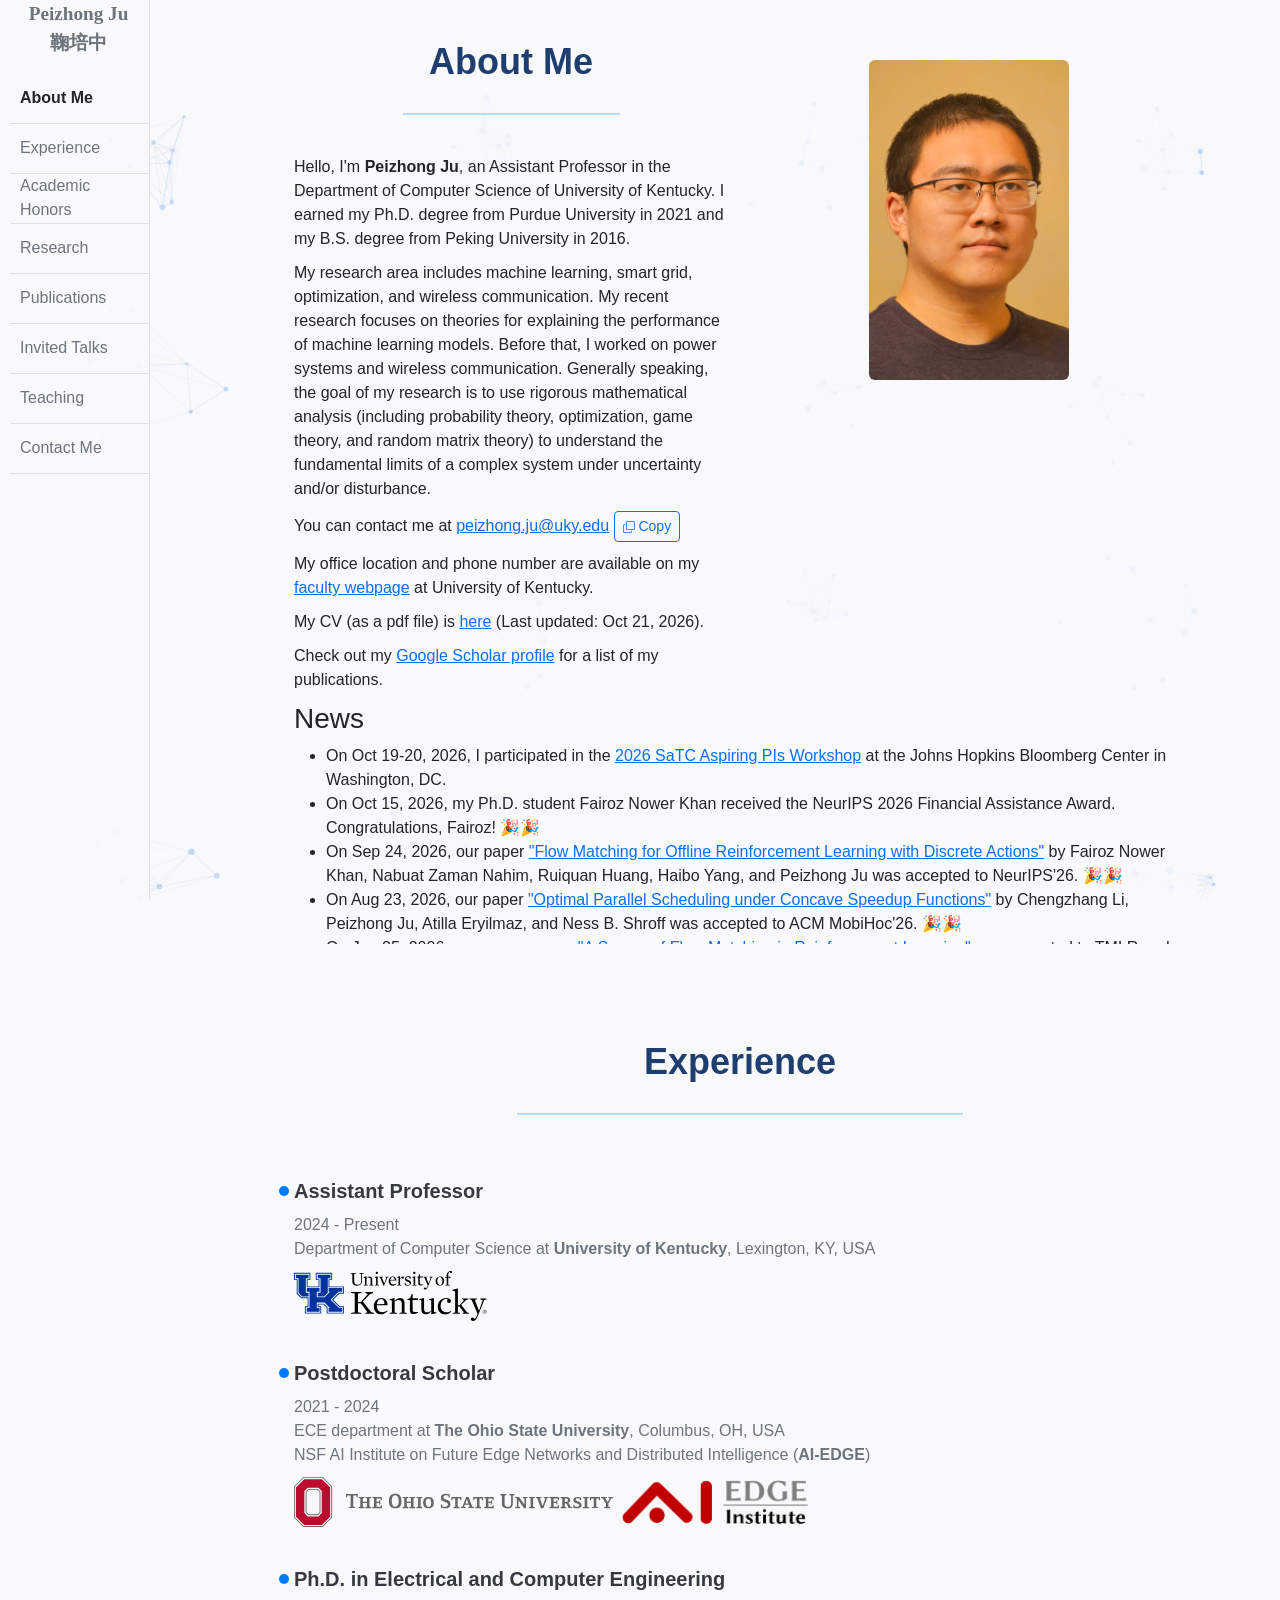
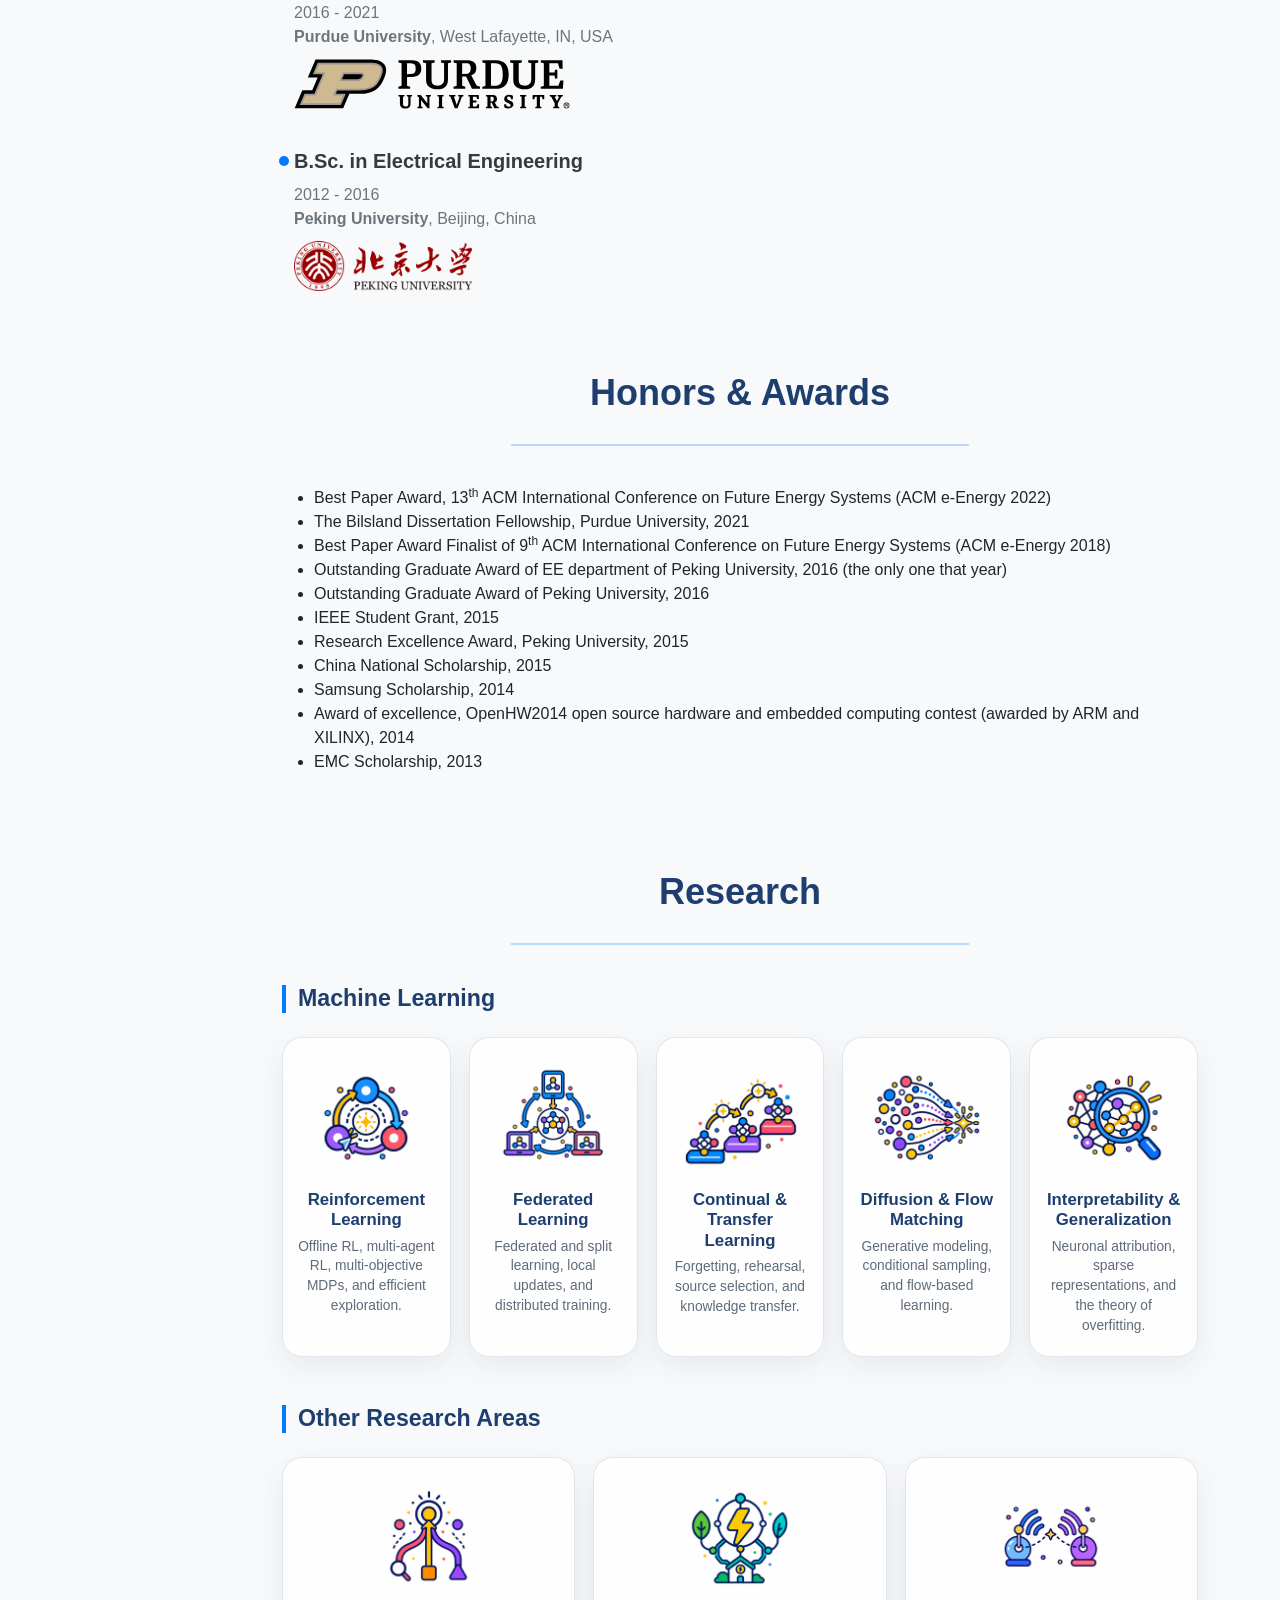
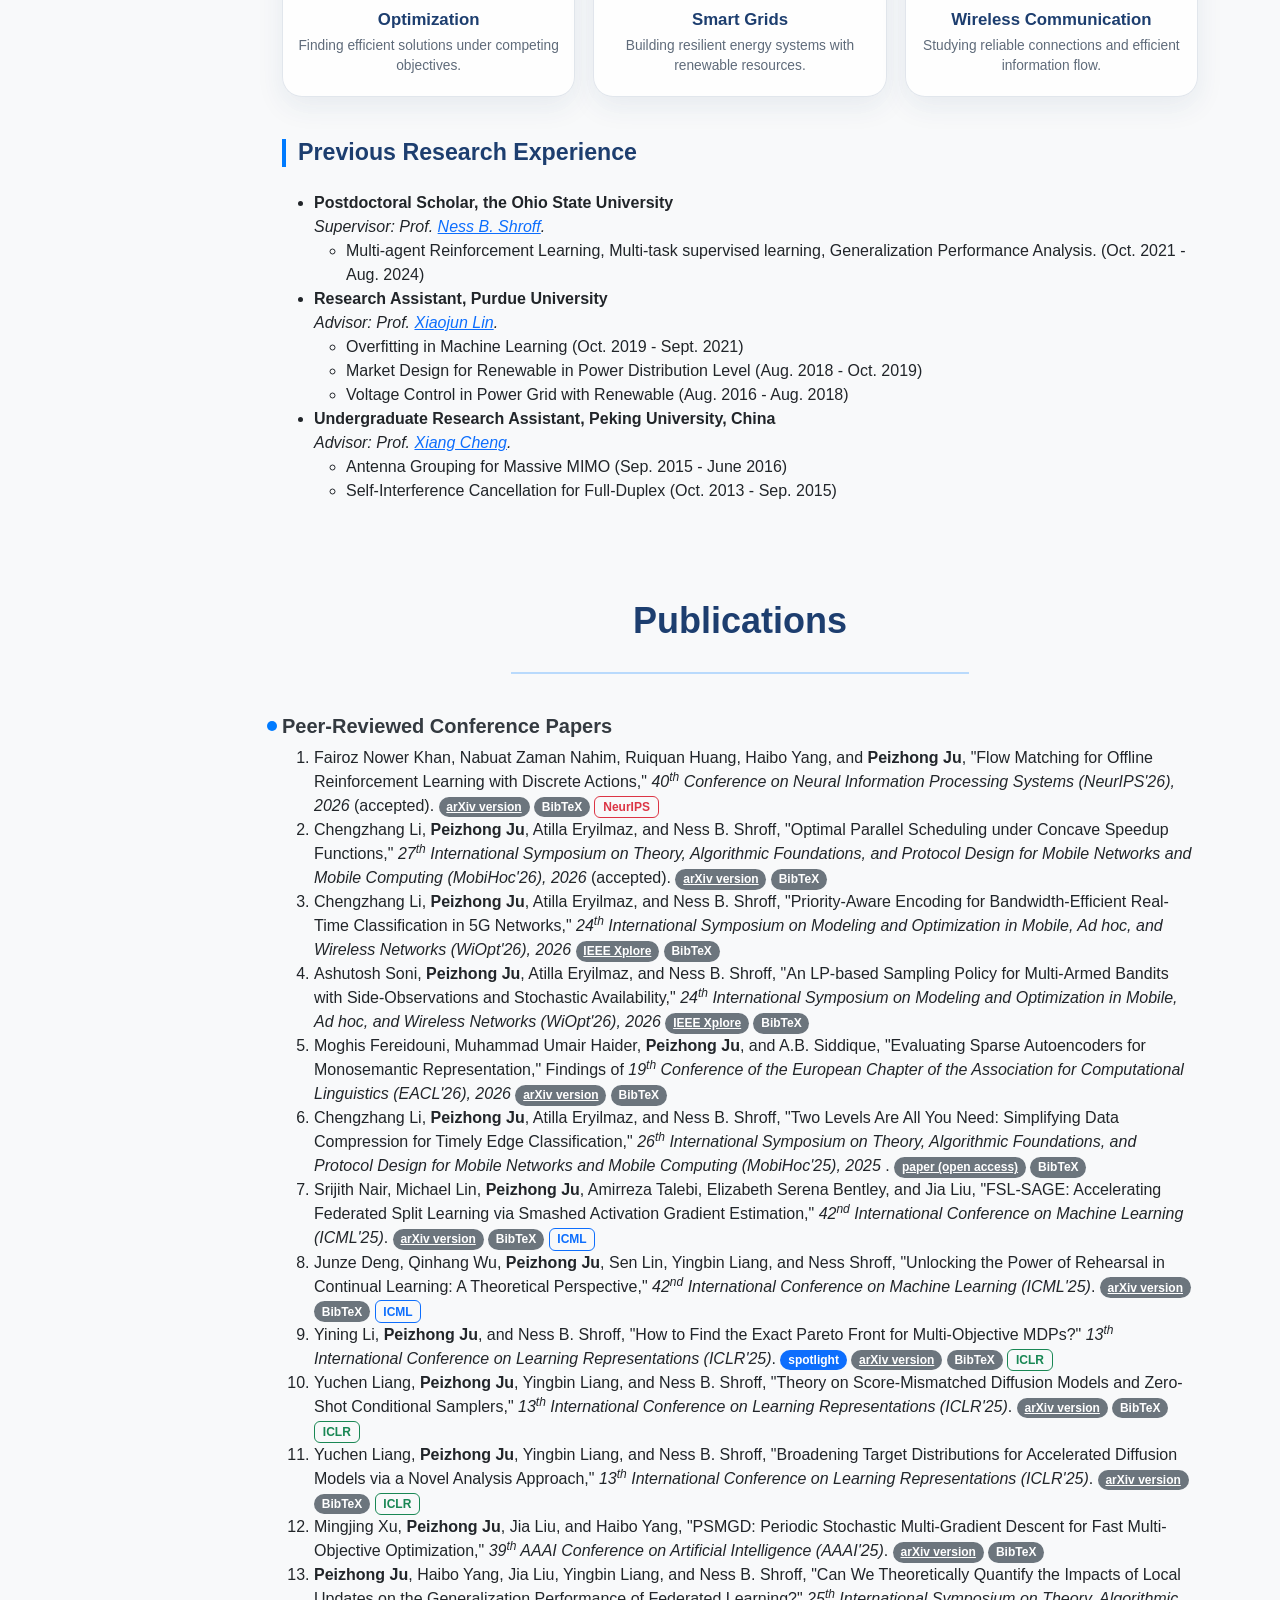
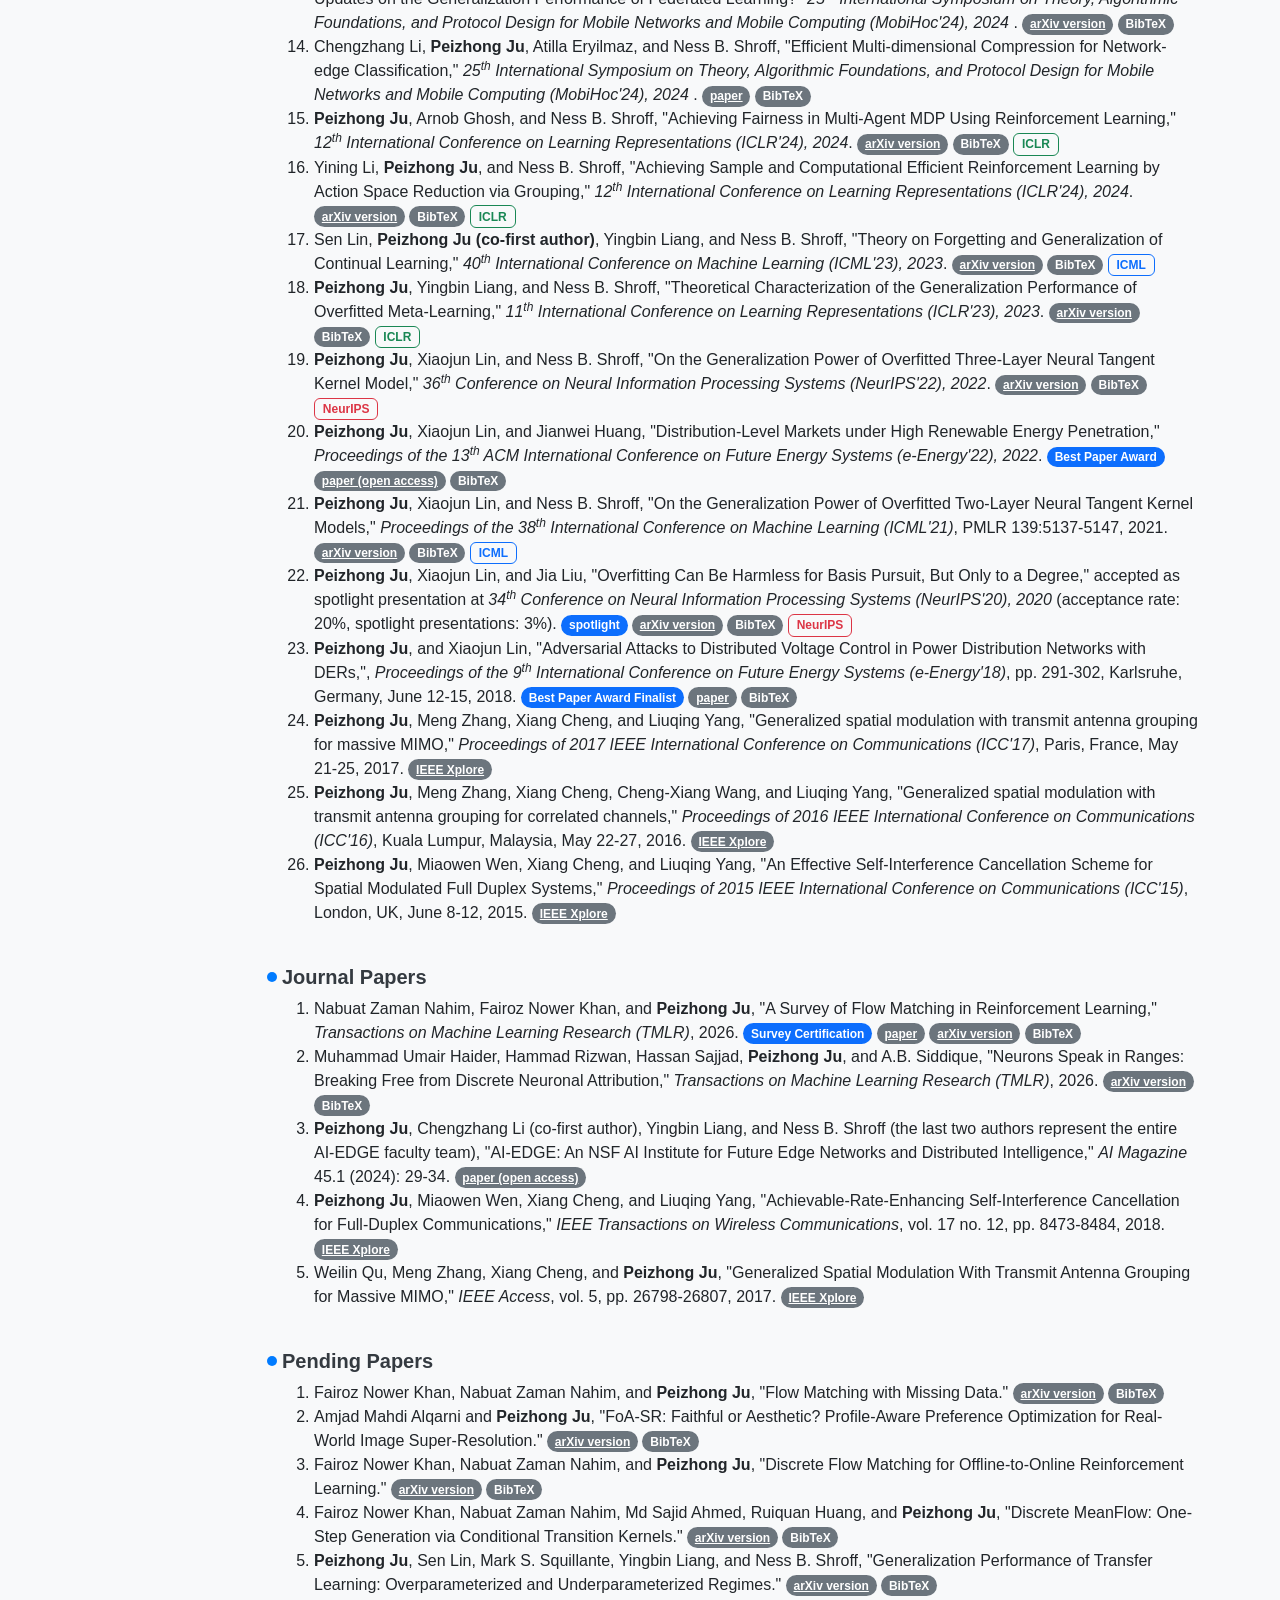
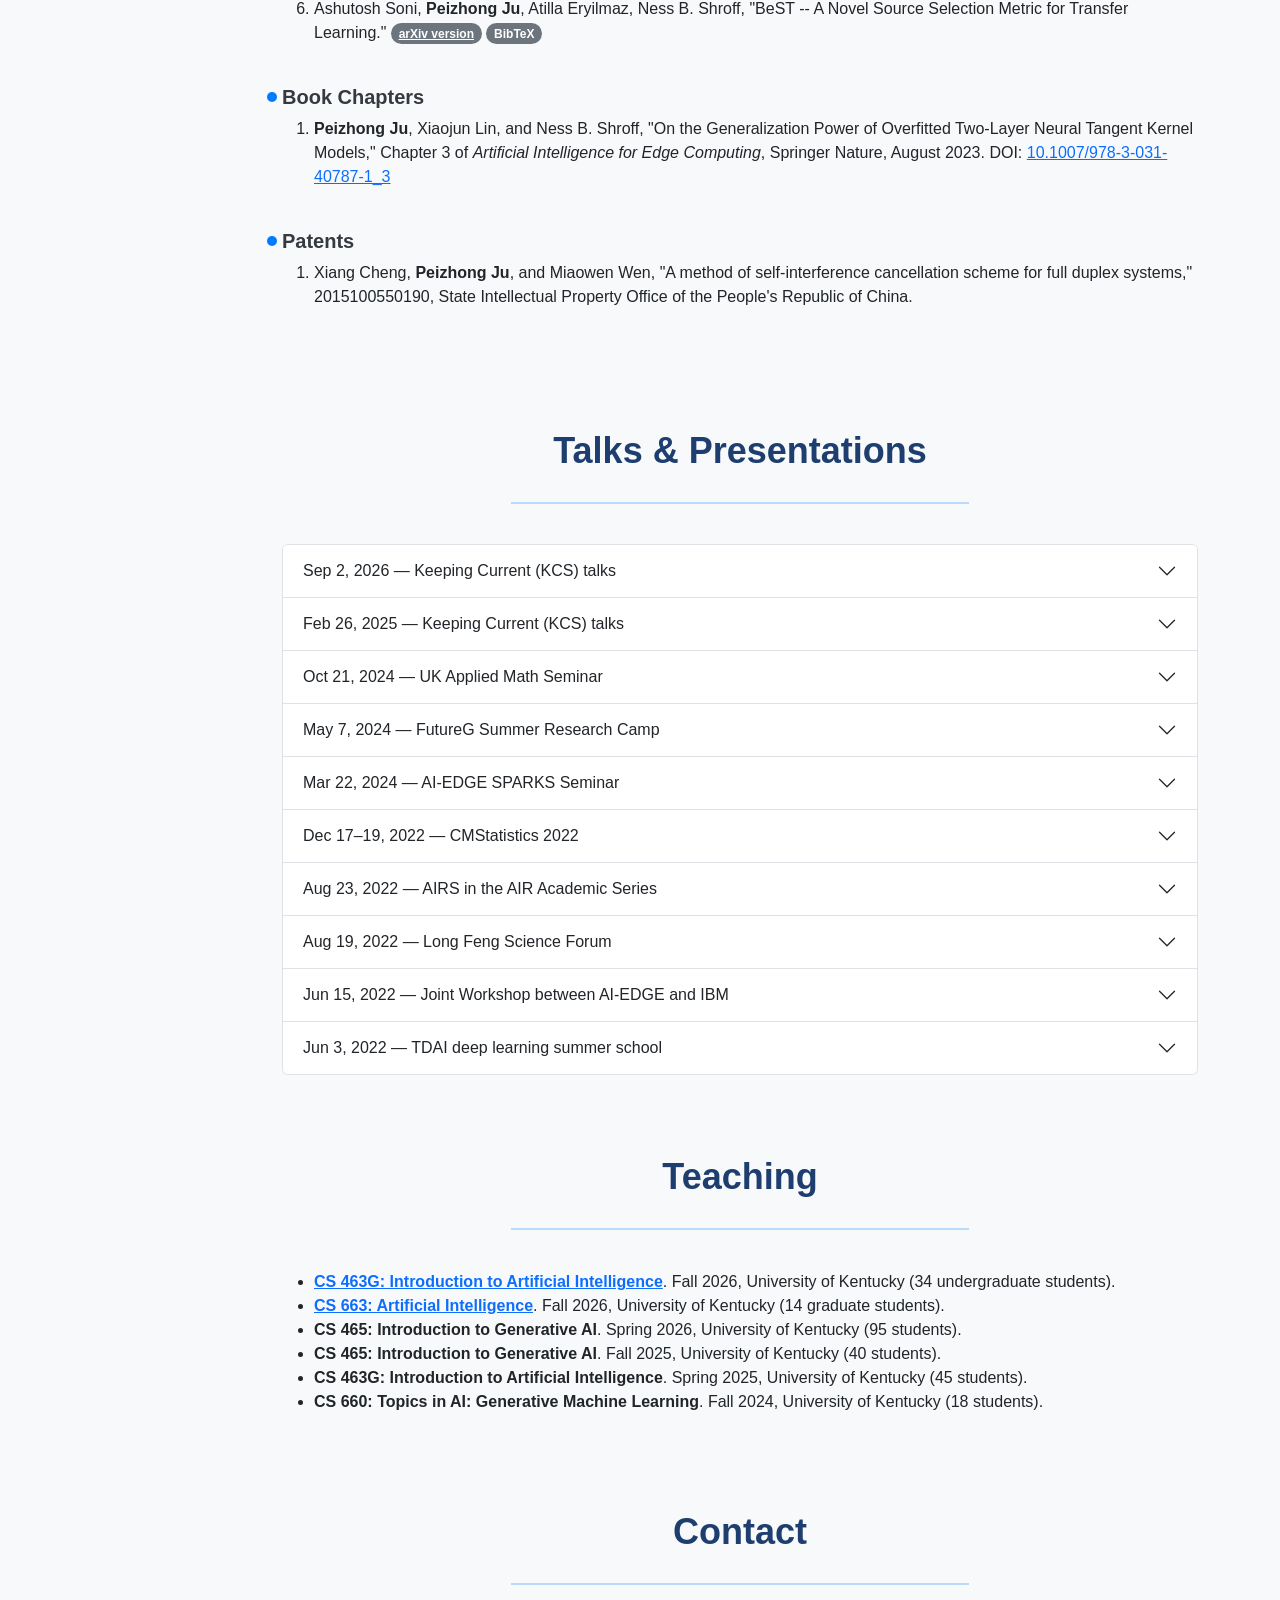
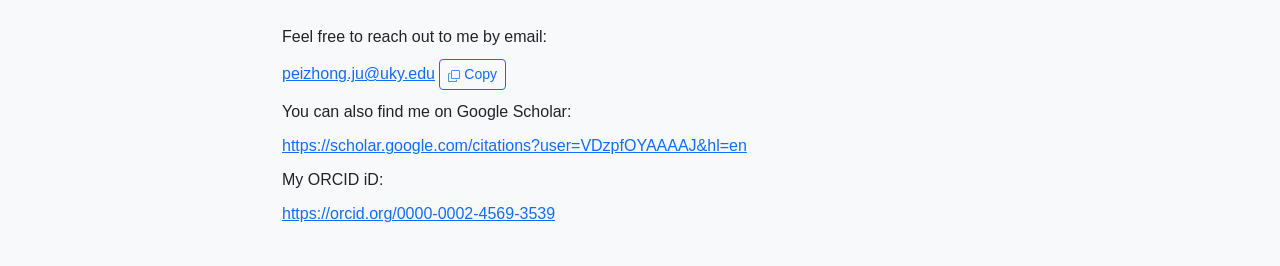
==== commit 83e3626c: "Update" ====
--- a/index.html
+++ b/index.html
@@ -199,8 +199,16 @@
     .research-areas {
       display: grid;
       gap: 18px;
-      grid-template-columns: repeat(4, minmax(0, 1fr));
       margin: 0 0 42px;
+    }
+
+    .research-areas-machine-learning {
+      grid-template-columns: repeat(5, minmax(0, 1fr));
+      margin-bottom: 48px;
+    }
+
+    .research-areas-other {
+      grid-template-columns: repeat(3, minmax(0, 1fr));
     }
 
     h3.research-subsection-title {
@@ -251,6 +259,12 @@
       font-weight: 400;
       line-height: 1.45;
       margin: 0;
+    }
+
+    @media (max-width: 1199px) {
+      .research-areas-machine-learning {
+        grid-template-columns: repeat(3, minmax(0, 1fr));
+      }
     }
 
     @media (max-width: 992px) {
@@ -553,13 +567,36 @@
     <section id="research">
       <h2 class="section-title">Research</h2>
       <hr>
-      <h3 class="research-subsection-title">Research Areas</h3>
-      <div class="research-areas" aria-label="Research areas">
+      <h3 class="research-subsection-title">Machine Learning</h3>
+      <div class="research-areas research-areas-machine-learning" aria-label="Machine learning research areas">
         <article class="research-area-card">
-          <img class="research-area-icon" src="assets/research-icons/machine-learning.png" alt="">
-          <h3>Machine Learning Theory</h3>
-          <p>Understanding learning, generalization, and model behavior.</p>
+          <img class="research-area-icon" src="assets/research-icons/ml-reinforcement-learning.png" alt="">
+          <h3>Reinforcement Learning</h3>
+          <p>Offline RL, multi-agent RL, multi-objective MDPs, and efficient exploration.</p>
         </article>
+        <article class="research-area-card">
+          <img class="research-area-icon" src="assets/research-icons/ml-federated-learning.png" alt="">
+          <h3>Federated Learning</h3>
+          <p>Federated and split learning, local updates, and distributed training.</p>
+        </article>
+        <article class="research-area-card">
+          <img class="research-area-icon" src="assets/research-icons/ml-continual-transfer-learning.png" alt="">
+          <h3>Continual &amp; Transfer Learning</h3>
+          <p>Forgetting, rehearsal, source selection, and knowledge transfer.</p>
+        </article>
+        <article class="research-area-card">
+          <img class="research-area-icon" src="assets/research-icons/ml-diffusion-flow-matching.png" alt="">
+          <h3>Diffusion &amp; Flow Matching</h3>
+          <p>Generative modeling, conditional sampling, and flow-based learning.</p>
+        </article>
+        <article class="research-area-card">
+          <img class="research-area-icon" src="assets/research-icons/ml-interpretability-generalization.png" alt="">
+          <h3>Interpretability &amp; Generalization</h3>
+          <p>Neuronal attribution, sparse representations, and the theory of overfitting.</p>
+        </article>
+      </div>
+      <h3 class="research-subsection-title">Other Research Areas</h3>
+      <div class="research-areas research-areas-other" aria-label="Other research areas">
         <article class="research-area-card">
           <img class="research-area-icon" src="assets/research-icons/optimization.png" alt="">
           <h3>Optimization</h3>
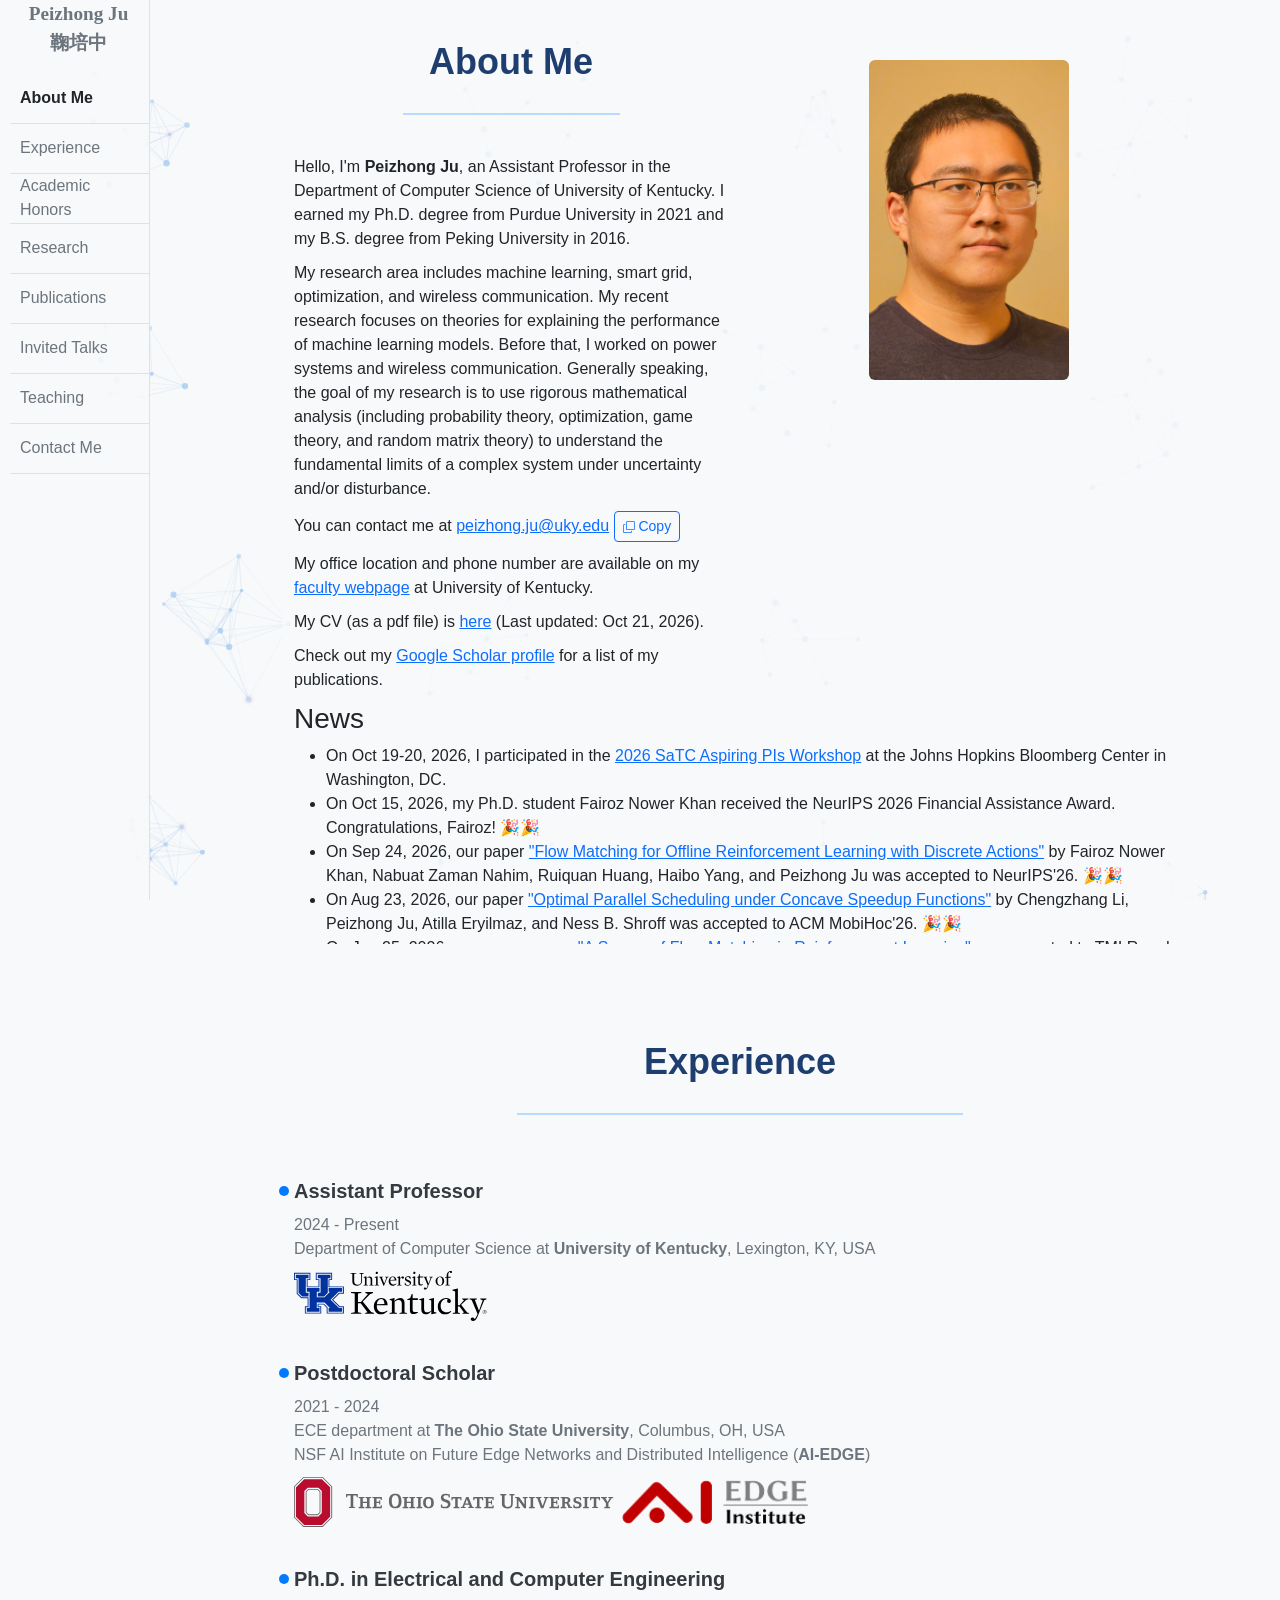
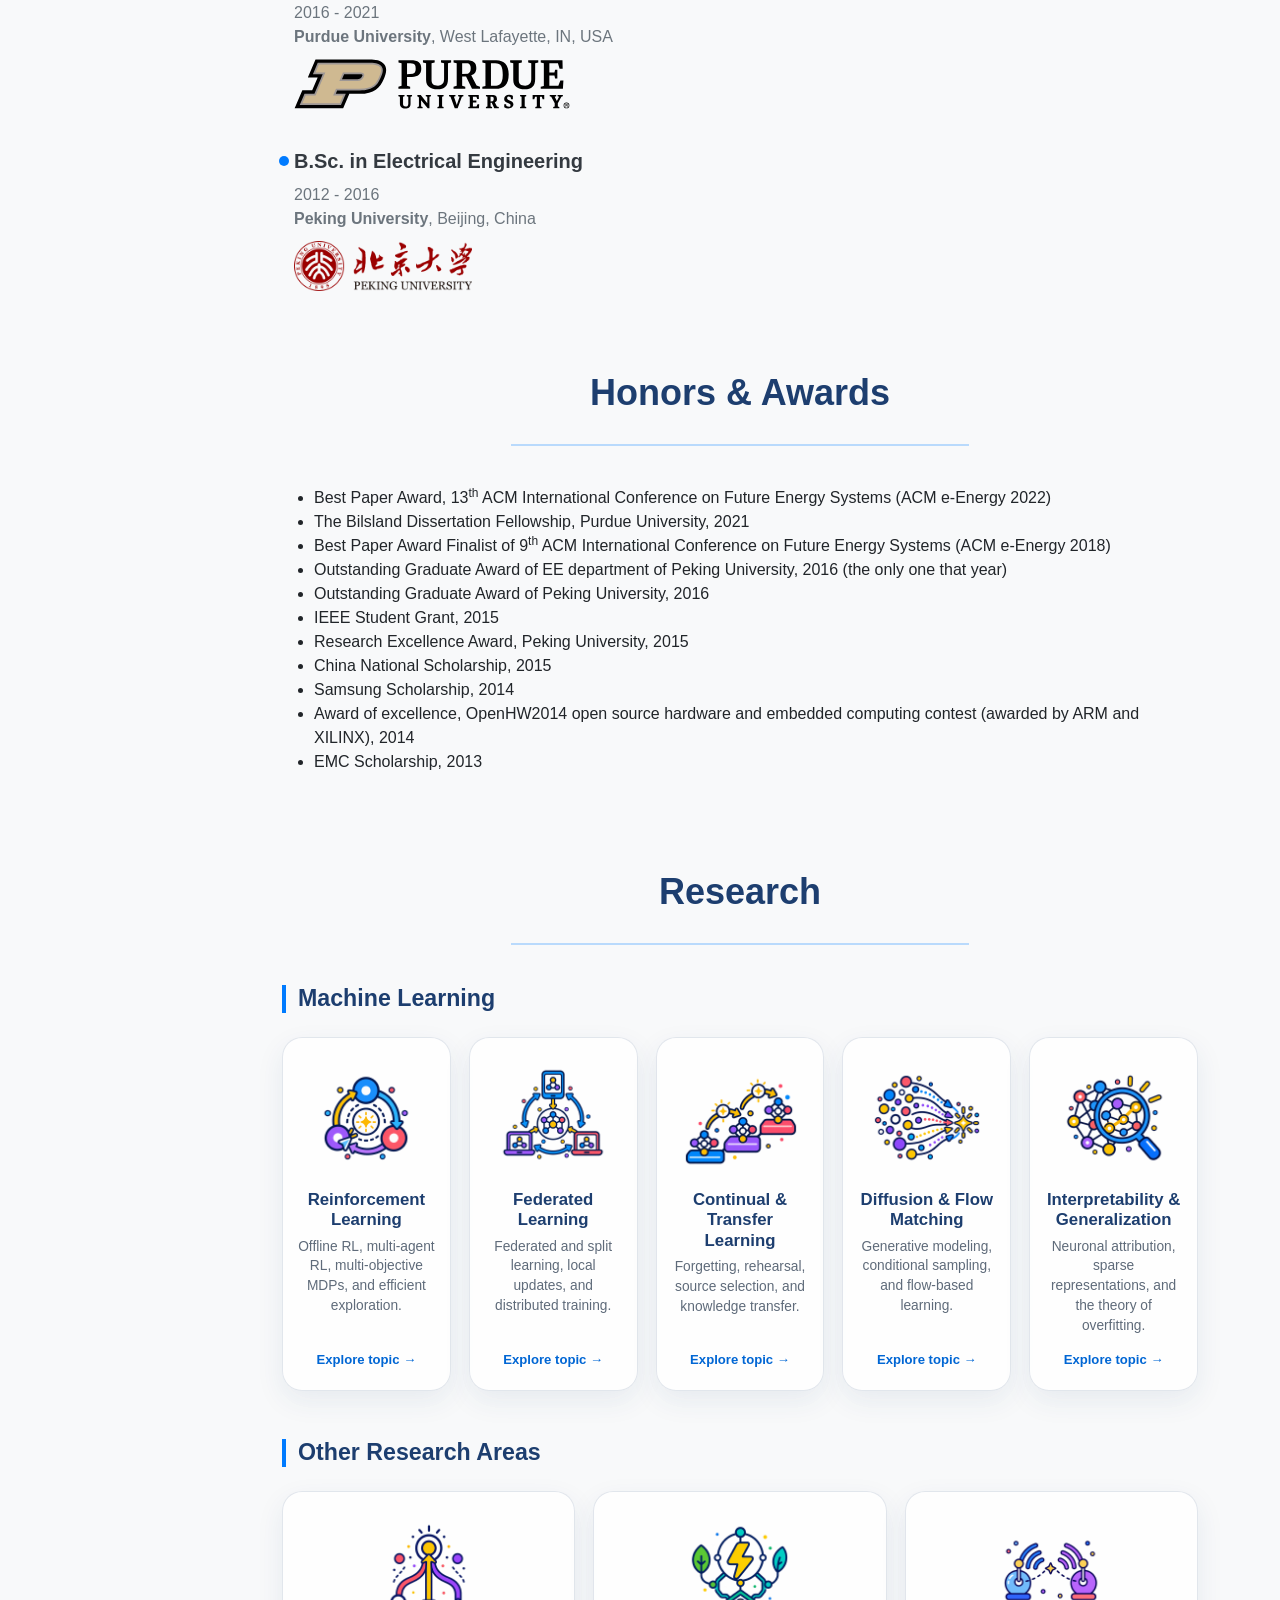
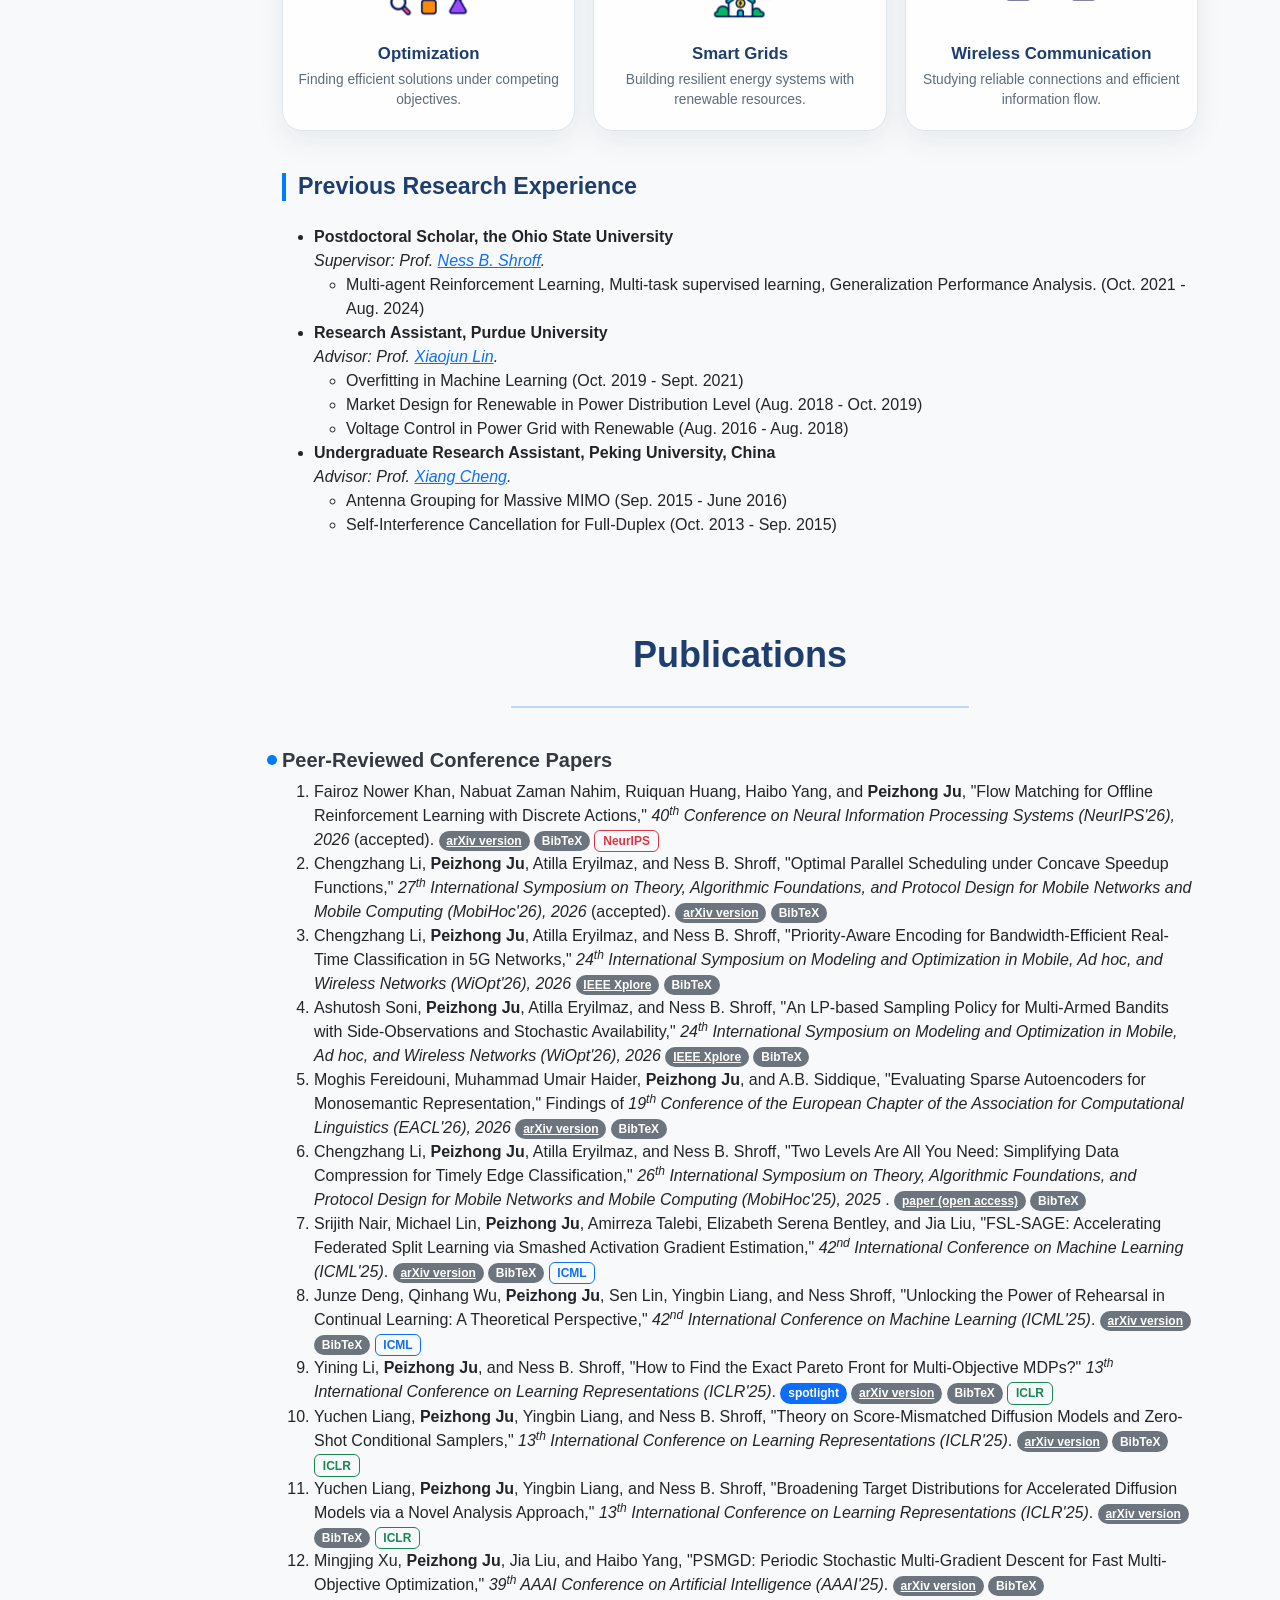
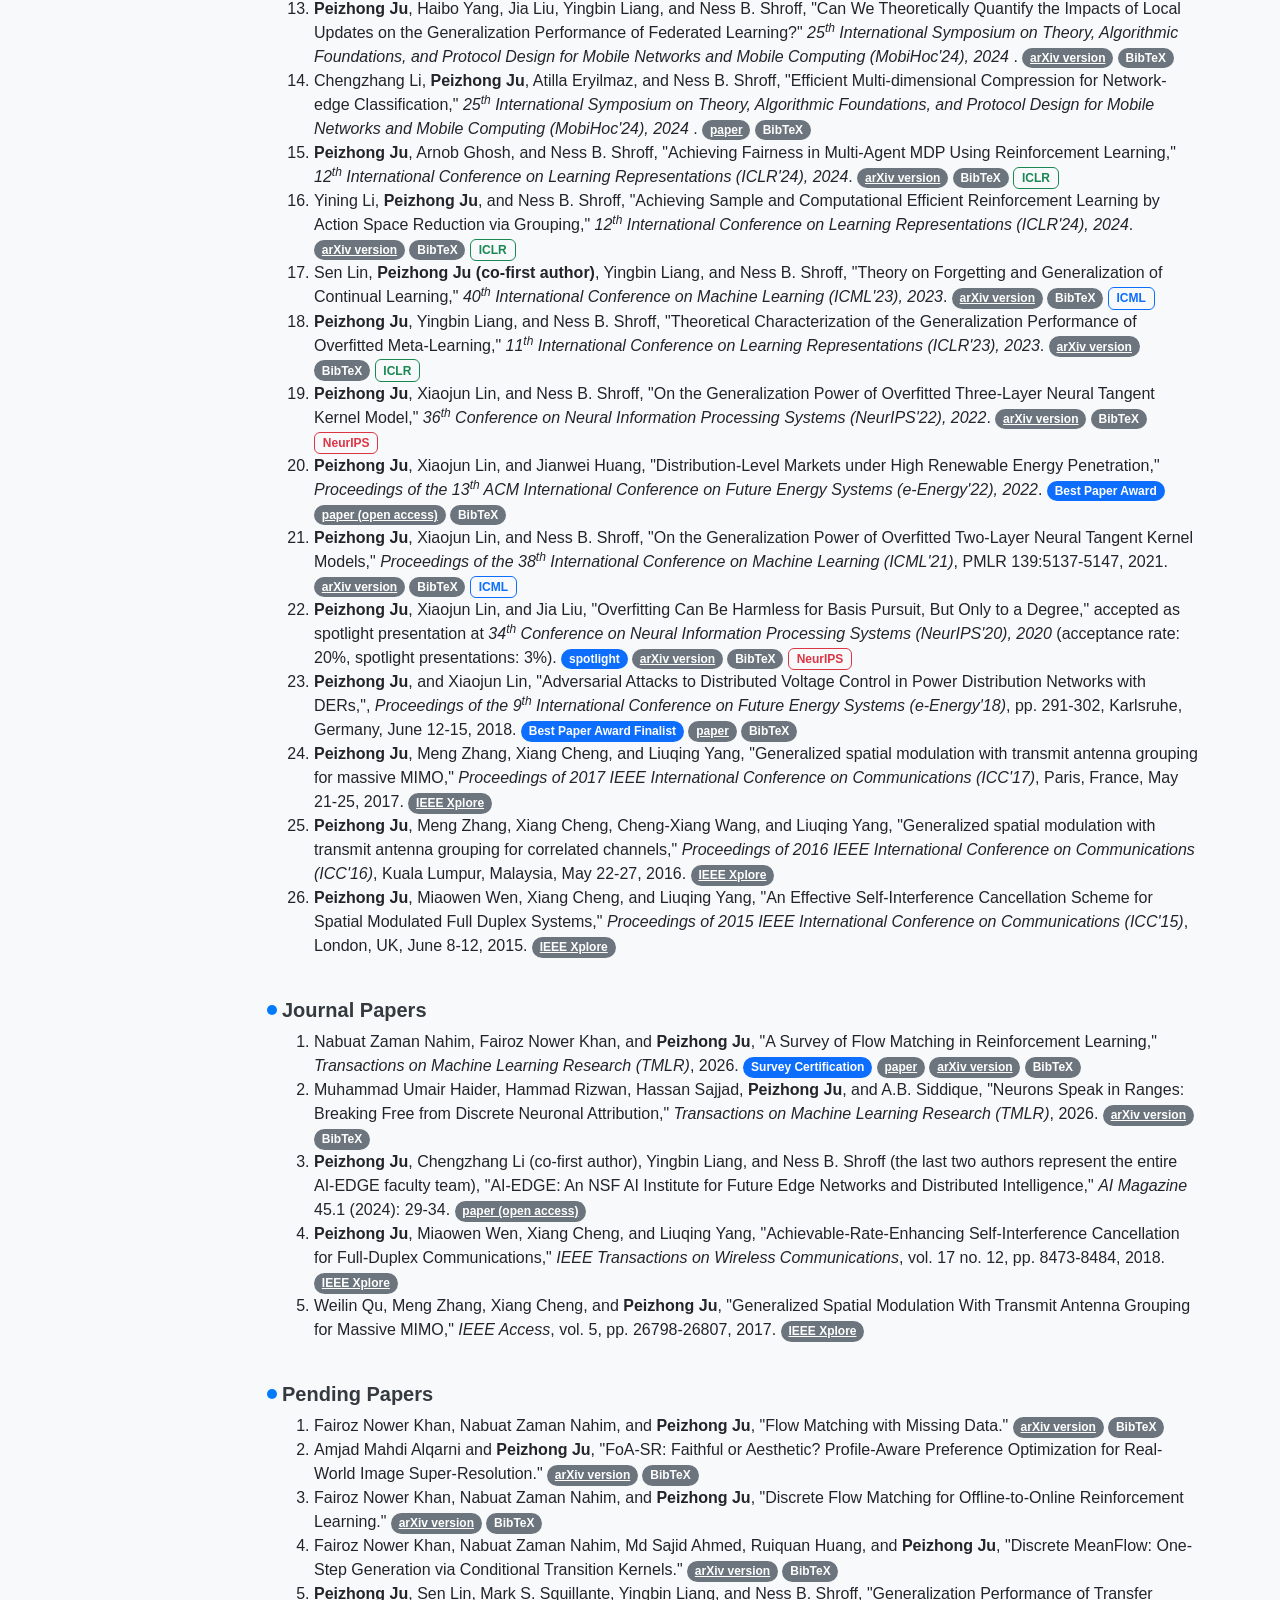
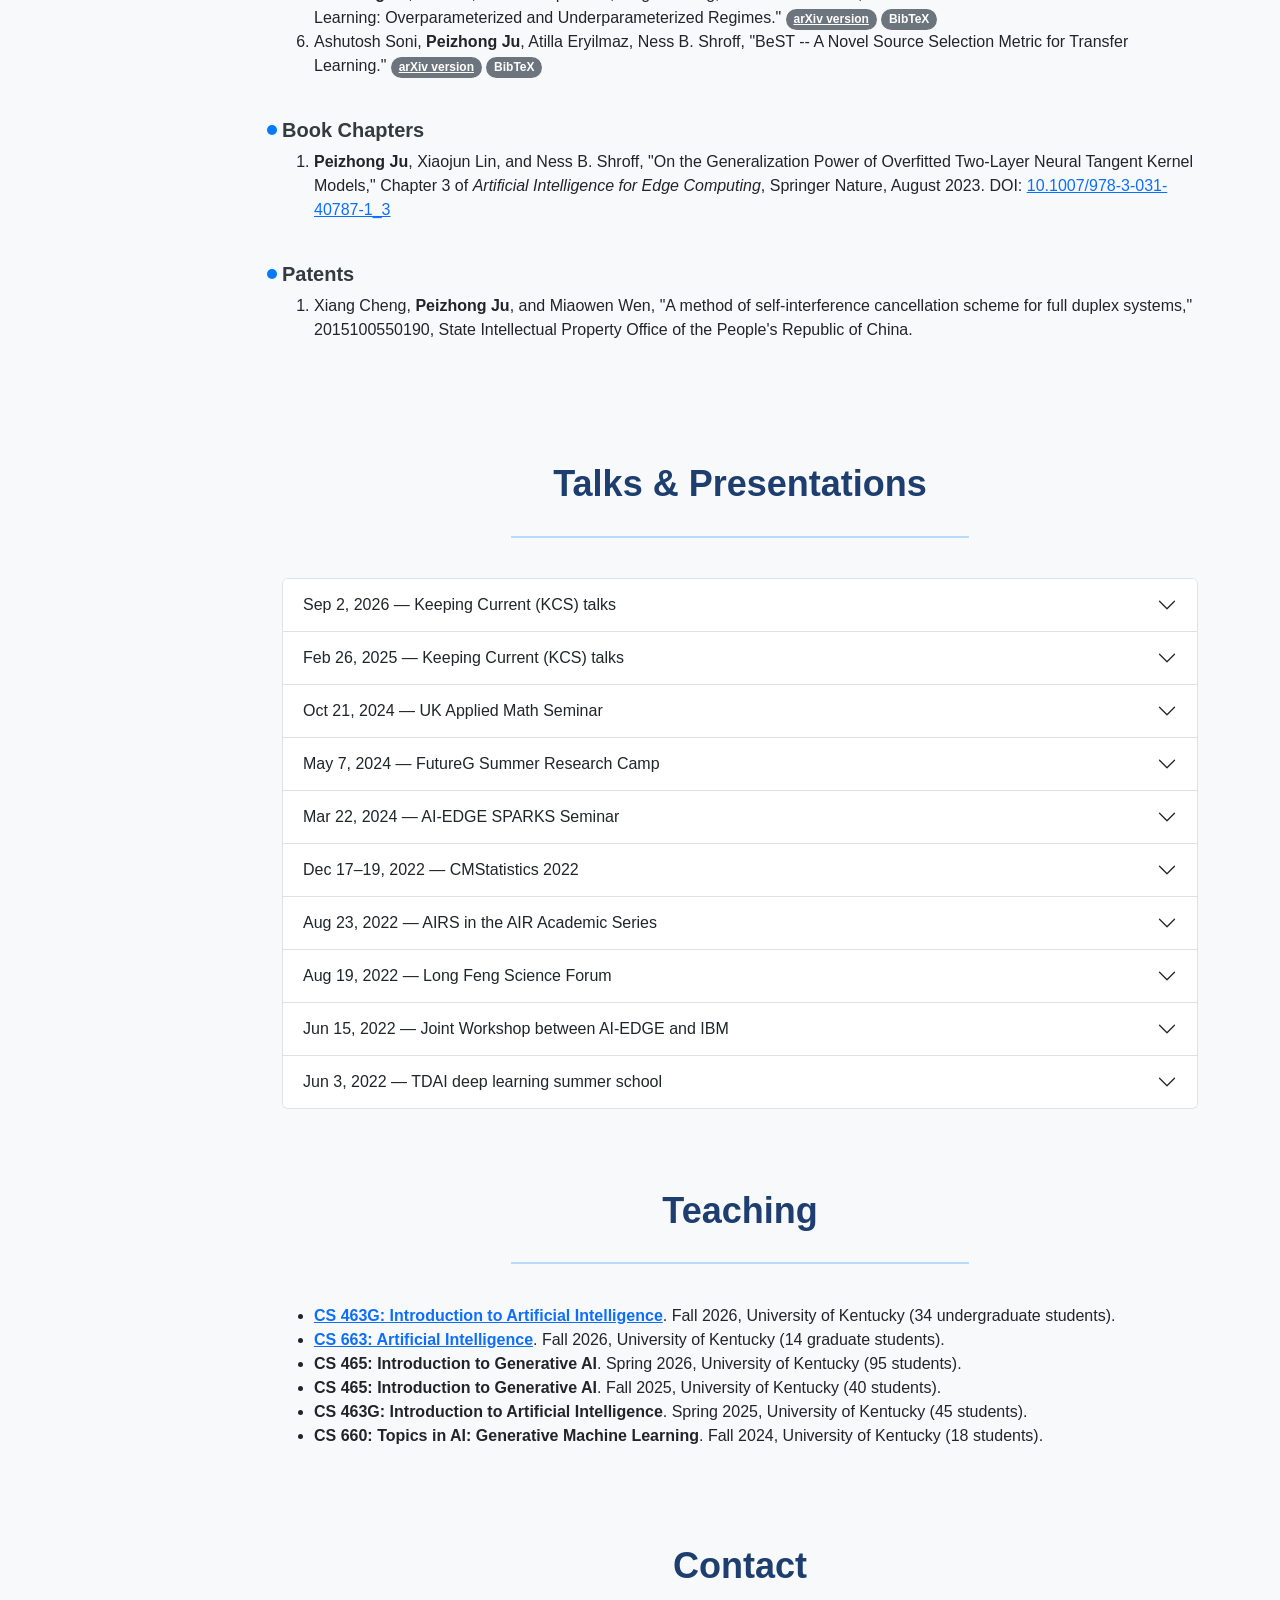
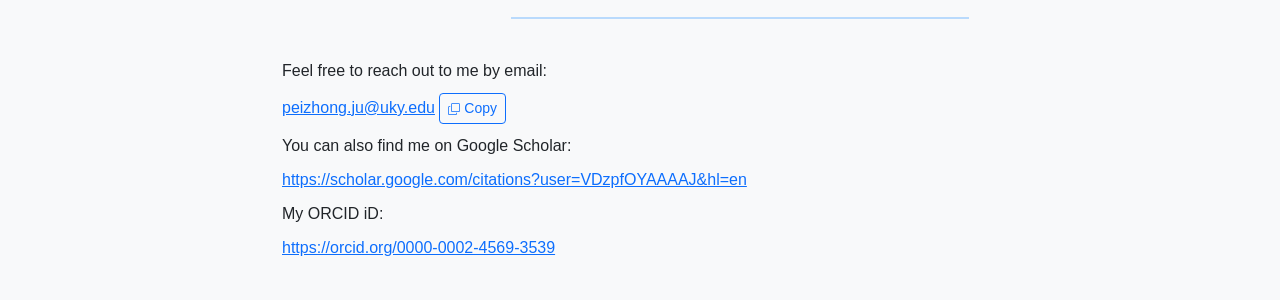
==== commit 4857d901: "Create research pages" ====
--- a/index.html
+++ b/index.html
@@ -12,326 +12,7 @@
   <link rel="icon" href="favicon.ico" type="image/x-icon">
   <title>Peizhong's Homepage</title>
   <!-- Custom styles -->
-  <style>
-    body {
-      font-family: 'Open Sans', sans-serif;
-    }
-
-    :root {
-      --primary-color: #007bff;
-      --secondary-color: #6c757d;
-      --background-color: #f8f9fa;
-    }
-
-    body {
-      background-color: var(--background-color);
-    }
-
-    #neural-background {
-      inset: 0;
-      opacity: 0.38;
-      pointer-events: none;
-      position: fixed;
-      z-index: 0;
-    }
-
-    body > * {
-      position: relative;
-      z-index: 1;
-    }
-
-    .not-nav {
-      font-family: "Arial", sans-serif;
-      color: #333;
-      font-size: 1.2rem;
-      font-weight: bold;
-      /* add any other styles you want */
-    }
-
-    nav {
-      position: fixed;
-      top: 0;
-      left: 0;
-      bottom: 0;
-      width: 150px;
-      background-color: rgba(248, 249, 250, 0.92);
-      overflow-y: auto;
-      z-index: 1;
-      border-right: 1px solid #dee2e6;
-      /* Add a border to the right side */
-    }
-
-    @media (max-width: 768px) {
-      nav {
-        display: none !important;
-      }
-
-      section {
-        margin-left: 0px !important;
-      }
-    }
-
-    .navbar-brand,
-    .nav-link {
-      color: var(--secondary-color);
-    }
-
-    .nav-link.active {
-      color: var(--primary-color);
-      font-weight: bold;
-    }
-
-    .nav-link {
-      display: flex;
-      align-items: center;
-      height: 50px;
-      border-bottom: 1px solid #dee2e6;
-      padding: 0 10px;
-      margin-left: 10px;
-    }
-
-
-
-    section {
-      padding: 50px 0;
-    }
-
-    h2 {
-      margin-bottom: 20px;
-    }
-
-    p {
-      margin-bottom: 10px;
-    }
-
-
-
-    section {
-      margin-left: 200px;
-    }
-
-
-    img {
-      max-width: 100%;
-      height: auto;
-    }
-
-    .fa {
-      font-size: 24px;
-      margin-right: 5px;
-    }
-
-
-    .headshot {
-      width: 200px;
-      height: 320px;
-      object-fit: cover;
-      object-position: center;
-      /* border-radius: 50%; */
-      margin: 20px auto;
-      display: block;
-    }
-
-    section {
-      background-color: rgba(248, 249, 250, 0.82);
-      padding: 40px 0;
-    }
-
-    .timeline {
-      position: relative;
-      /* margin-top: 40px; */
-    }
-
-    .timeline-item {
-      position: relative;
-      /* padding-left: 40px; */
-      margin-bottom: 40px;
-    }
-
-    .timeline-item:before {
-      content: "";
-      position: absolute;
-      left: -10px;
-      top: 12px;
-      width: 10px;
-      height: 10px;
-      background-color: #007bff;
-      border-radius: 50%;
-      transform: translate(-50%, -50%);
-    }
-
-    .timeline-title {
-      margin-top: 0;
-      font-size: 20px;
-      font-weight: 600;
-      color: #343a40;
-    }
-
-    .timeline-info {
-      margin-top: 10px;
-      font-size: 16px;
-      color: #6c757d;
-    }
-
-    .timeline-info span {
-      display: block;
-    }
-
-    .timeline-info span:last-child {
-      margin-bottom: 0;
-    }
-
-    .university-logo {
-      display: block;
-      /* Ensures the logo appears on a new line */
-      margin-top: 10px;
-      /* Adjust as needed */
-      /* Additional styling for the logo */
-    }
-
-    .university-logo img {
-      height: 50px;
-      /* Adjust the width as needed */
-      width: auto;
-      /* Maintains aspect ratio */
-    }
-
-    .research-areas {
-      display: grid;
-      gap: 18px;
-      margin: 0 0 42px;
-    }
-
-    .research-areas-machine-learning {
-      grid-template-columns: repeat(5, minmax(0, 1fr));
-      margin-bottom: 48px;
-    }
-
-    .research-areas-other {
-      grid-template-columns: repeat(3, minmax(0, 1fr));
-    }
-
-    h3.research-subsection-title {
-      border-left: 4px solid var(--primary-color);
-      color: #1d3e6f;
-      font-size: 1.45rem;
-      font-weight: 700;
-      margin: 0 0 24px;
-      padding-left: 12px;
-    }
-
-    .research-area-card {
-      align-items: center;
-      background: rgba(255, 255, 255, 0.76);
-      border: 1px solid rgba(29, 62, 111, 0.12);
-      border-radius: 20px;
-      box-shadow: 0 10px 28px rgba(29, 62, 111, 0.08);
-      display: flex;
-      flex-direction: column;
-      min-width: 0;
-      padding: 18px 14px 20px;
-      text-align: center;
-      transition: transform 180ms ease, box-shadow 180ms ease;
-    }
-
-    .research-area-card:hover {
-      box-shadow: 0 14px 34px rgba(29, 62, 111, 0.14);
-      transform: translateY(-4px);
-    }
-
-    .research-area-icon {
-      height: 126px;
-      margin-bottom: 8px;
-      object-fit: contain;
-      width: 126px;
-    }
-
-    .research-area-card h3 {
-      color: #1d3e6f;
-      font-size: 1.05rem;
-      font-weight: 700;
-      margin: 0 0 6px;
-    }
-
-    .research-area-card p {
-      color: #5f6b7a;
-      font-size: 0.86rem;
-      font-weight: 400;
-      line-height: 1.45;
-      margin: 0;
-    }
-
-    @media (max-width: 1199px) {
-      .research-areas-machine-learning {
-        grid-template-columns: repeat(3, minmax(0, 1fr));
-      }
-    }
-
-    @media (max-width: 992px) {
-      .research-areas {
-        grid-template-columns: repeat(2, minmax(0, 1fr));
-      }
-    }
-
-    @media (max-width: 520px) {
-      .research-areas {
-        grid-template-columns: 1fr;
-      }
-
-      .research-area-card {
-        padding-left: 20px;
-        padding-right: 20px;
-      }
-    }
-
-    @media (prefers-reduced-motion: reduce) {
-      .research-area-card {
-        transition: none;
-      }
-
-      .research-area-card:hover {
-        transform: none;
-      }
-    }
-
-    h2.section-title {
-      font-size: 36px;
-      font-weight: 700;
-      color: #1d3e6f;
-      margin-top: 0;
-      margin-bottom: 30px;
-      text-align: center;
-    }
-
-    hr {
-      border-top: 2px solid #007bff;
-      width: 50%;
-      margin: 0 auto;
-      margin-bottom: 40px;
-    }
-
-    #pinyin_name {
-      font-family: 'Times New Roman', Times, serif;
-    }
-
-    #chinese_name {
-      font-family: "KaiTi", "楷体", "楷体_GB2312";
-    }
-
-    .bibtex-entry {
-      display: none;
-      background: #f8f9fa;
-      padding: 10px;
-      border-left: 3px solid #007bff;
-      font-family: monospace;
-    }
-
-    @media print {
-      #neural-background {
-        display: none !important;
-      }
-    }
-  </style>
+  <link rel="stylesheet" href="assets/site.css">
 </head>
 
 <body data-bs-spy="scroll" data-bs-target=".nav">
@@ -569,31 +250,36 @@
       <hr>
       <h3 class="research-subsection-title">Machine Learning</h3>
       <div class="research-areas research-areas-machine-learning" aria-label="Machine learning research areas">
-        <article class="research-area-card">
+        <a class="research-area-card" href="research/reinforcement-learning.html">
           <img class="research-area-icon" src="assets/research-icons/ml-reinforcement-learning.png" alt="">
           <h3>Reinforcement Learning</h3>
           <p>Offline RL, multi-agent RL, multi-objective MDPs, and efficient exploration.</p>
-        </article>
-        <article class="research-area-card">
+        <span class="research-area-action">Explore topic <span aria-hidden="true">→</span></span>
+        </a>
+        <a class="research-area-card" href="research/federated-learning.html">
           <img class="research-area-icon" src="assets/research-icons/ml-federated-learning.png" alt="">
           <h3>Federated Learning</h3>
           <p>Federated and split learning, local updates, and distributed training.</p>
-        </article>
-        <article class="research-area-card">
+        <span class="research-area-action">Explore topic <span aria-hidden="true">→</span></span>
+        </a>
+        <a class="research-area-card" href="research/continual-transfer-learning.html">
           <img class="research-area-icon" src="assets/research-icons/ml-continual-transfer-learning.png" alt="">
           <h3>Continual &amp; Transfer Learning</h3>
           <p>Forgetting, rehearsal, source selection, and knowledge transfer.</p>
-        </article>
-        <article class="research-area-card">
+        <span class="research-area-action">Explore topic <span aria-hidden="true">→</span></span>
+        </a>
+        <a class="research-area-card" href="research/diffusion-flow-matching.html">
           <img class="research-area-icon" src="assets/research-icons/ml-diffusion-flow-matching.png" alt="">
           <h3>Diffusion &amp; Flow Matching</h3>
           <p>Generative modeling, conditional sampling, and flow-based learning.</p>
-        </article>
-        <article class="research-area-card">
+        <span class="research-area-action">Explore topic <span aria-hidden="true">→</span></span>
+        </a>
+        <a class="research-area-card" href="research/interpretability-generalization.html">
           <img class="research-area-icon" src="assets/research-icons/ml-interpretability-generalization.png" alt="">
           <h3>Interpretability &amp; Generalization</h3>
           <p>Neuronal attribution, sparse representations, and the theory of overfitting.</p>
-        </article>
+        <span class="research-area-action">Explore topic <span aria-hidden="true">→</span></span>
+        </a>
       </div>
       <h3 class="research-subsection-title">Other Research Areas</h3>
       <div class="research-areas research-areas-other" aria-label="Other research areas">
--- a/assets/site.css
+++ b/assets/site.css
@@ -0,0 +1,338 @@
+body {
+  font-family: 'Open Sans', sans-serif;
+}
+
+:root {
+  --primary-color: #007bff;
+  --secondary-color: #6c757d;
+  --background-color: #f8f9fa;
+}
+
+body {
+  background-color: var(--background-color);
+}
+
+#neural-background {
+  inset: 0;
+  opacity: 0.38;
+  pointer-events: none;
+  position: fixed;
+  z-index: 0;
+}
+
+body > * {
+  position: relative;
+  z-index: 1;
+}
+
+.not-nav {
+  font-family: "Arial", sans-serif;
+  color: #333;
+  font-size: 1.2rem;
+  font-weight: bold;
+  /* add any other styles you want */
+}
+
+nav {
+  position: fixed;
+  top: 0;
+  left: 0;
+  bottom: 0;
+  width: 150px;
+  background-color: rgba(248, 249, 250, 0.92);
+  overflow-y: auto;
+  z-index: 1;
+  border-right: 1px solid #dee2e6;
+  /* Add a border to the right side */
+}
+
+@media (max-width: 768px) {
+  nav {
+    display: none !important;
+  }
+
+  section {
+    margin-left: 0px !important;
+  }
+}
+
+.navbar-brand,
+.nav-link {
+  color: var(--secondary-color);
+}
+
+.nav-link.active {
+  color: var(--primary-color);
+  font-weight: bold;
+}
+
+.nav-link {
+  display: flex;
+  align-items: center;
+  height: 50px;
+  border-bottom: 1px solid #dee2e6;
+  padding: 0 10px;
+  margin-left: 10px;
+}
+
+
+
+section {
+  padding: 50px 0;
+}
+
+h2 {
+  margin-bottom: 20px;
+}
+
+p {
+  margin-bottom: 10px;
+}
+
+
+
+section {
+  margin-left: 200px;
+}
+
+
+img {
+  max-width: 100%;
+  height: auto;
+}
+
+.fa {
+  font-size: 24px;
+  margin-right: 5px;
+}
+
+
+.headshot {
+  width: 200px;
+  height: 320px;
+  object-fit: cover;
+  object-position: center;
+  /* border-radius: 50%; */
+  margin: 20px auto;
+  display: block;
+}
+
+section {
+  background-color: rgba(248, 249, 250, 0.82);
+  padding: 40px 0;
+}
+
+.timeline {
+  position: relative;
+  /* margin-top: 40px; */
+}
+
+.timeline-item {
+  position: relative;
+  /* padding-left: 40px; */
+  margin-bottom: 40px;
+}
+
+.timeline-item:before {
+  content: "";
+  position: absolute;
+  left: -10px;
+  top: 12px;
+  width: 10px;
+  height: 10px;
+  background-color: #007bff;
+  border-radius: 50%;
+  transform: translate(-50%, -50%);
+}
+
+.timeline-title {
+  margin-top: 0;
+  font-size: 20px;
+  font-weight: 600;
+  color: #343a40;
+}
+
+.timeline-info {
+  margin-top: 10px;
+  font-size: 16px;
+  color: #6c757d;
+}
+
+.timeline-info span {
+  display: block;
+}
+
+.timeline-info span:last-child {
+  margin-bottom: 0;
+}
+
+.university-logo {
+  display: block;
+  /* Ensures the logo appears on a new line */
+  margin-top: 10px;
+  /* Adjust as needed */
+  /* Additional styling for the logo */
+}
+
+.university-logo img {
+  height: 50px;
+  /* Adjust the width as needed */
+  width: auto;
+  /* Maintains aspect ratio */
+}
+
+.research-areas {
+  display: grid;
+  gap: 18px;
+  margin: 0 0 42px;
+}
+
+.research-areas-machine-learning {
+  grid-template-columns: repeat(5, minmax(0, 1fr));
+  margin-bottom: 48px;
+}
+
+.research-areas-other {
+  grid-template-columns: repeat(3, minmax(0, 1fr));
+}
+
+.research-subsection-title {
+  border-left: 4px solid var(--primary-color);
+  color: #1d3e6f;
+  font-size: 1.45rem;
+  font-weight: 700;
+  margin: 0 0 24px;
+  padding-left: 12px;
+}
+
+.research-area-card {
+  align-items: center;
+  background: rgba(255, 255, 255, 0.76);
+  border: 1px solid rgba(29, 62, 111, 0.12);
+  border-radius: 20px;
+  box-shadow: 0 10px 28px rgba(29, 62, 111, 0.08);
+  display: flex;
+  flex-direction: column;
+  min-width: 0;
+  padding: 18px 14px 20px;
+  text-align: center;
+  transition: transform 180ms ease, box-shadow 180ms ease;
+}
+
+.research-area-card:hover {
+  box-shadow: 0 14px 34px rgba(29, 62, 111, 0.14);
+  transform: translateY(-4px);
+}
+
+.research-area-icon {
+  height: 126px;
+  margin-bottom: 8px;
+  object-fit: contain;
+  width: 126px;
+}
+
+.research-area-card h3 {
+  color: #1d3e6f;
+  font-size: 1.05rem;
+  font-weight: 700;
+  margin: 0 0 6px;
+}
+
+.research-area-card p {
+  color: #5f6b7a;
+  font-size: 0.86rem;
+  font-weight: 400;
+  line-height: 1.45;
+  margin: 0;
+}
+
+@media (max-width: 1199px) {
+  .research-areas-machine-learning {
+    grid-template-columns: repeat(3, minmax(0, 1fr));
+  }
+}
+
+@media (max-width: 992px) {
+  .research-areas {
+    grid-template-columns: repeat(2, minmax(0, 1fr));
+  }
+}
+
+@media (max-width: 520px) {
+  .research-areas {
+    grid-template-columns: 1fr;
+  }
+
+  .research-area-card {
+    padding-left: 20px;
+    padding-right: 20px;
+  }
+}
+
+@media (prefers-reduced-motion: reduce) {
+  .research-area-card {
+    transition: none;
+  }
+
+  .research-area-card:hover {
+    transform: none;
+  }
+}
+
+h2.section-title {
+  font-size: 36px;
+  font-weight: 700;
+  color: #1d3e6f;
+  margin-top: 0;
+  margin-bottom: 30px;
+  text-align: center;
+}
+
+hr {
+  border-top: 2px solid #007bff;
+  width: 50%;
+  margin: 0 auto;
+  margin-bottom: 40px;
+}
+
+#pinyin_name {
+  font-family: 'Times New Roman', Times, serif;
+}
+
+#chinese_name {
+  font-family: "KaiTi", "楷体", "楷体_GB2312";
+}
+
+.bibtex-entry {
+  display: none;
+  background: #f8f9fa;
+  padding: 10px;
+  border-left: 3px solid #007bff;
+  font-family: monospace;
+}
+
+@media print {
+  #neural-background {
+    display: none !important;
+  }
+}
+
+/* Topic cards are ordinary links so browsers support keyboard and new-tab navigation. */
+a.research-area-card {
+  color: inherit;
+  text-decoration: none;
+}
+
+a.research-area-card:focus-visible {
+  outline: 3px solid var(--primary-color);
+  outline-offset: 4px;
+}
+
+.research-area-action {
+  color: #0066d4;
+  display: block;
+  font-size: 0.82rem;
+  font-weight: 600;
+  margin-top: auto;
+  padding-top: 14px;
+}
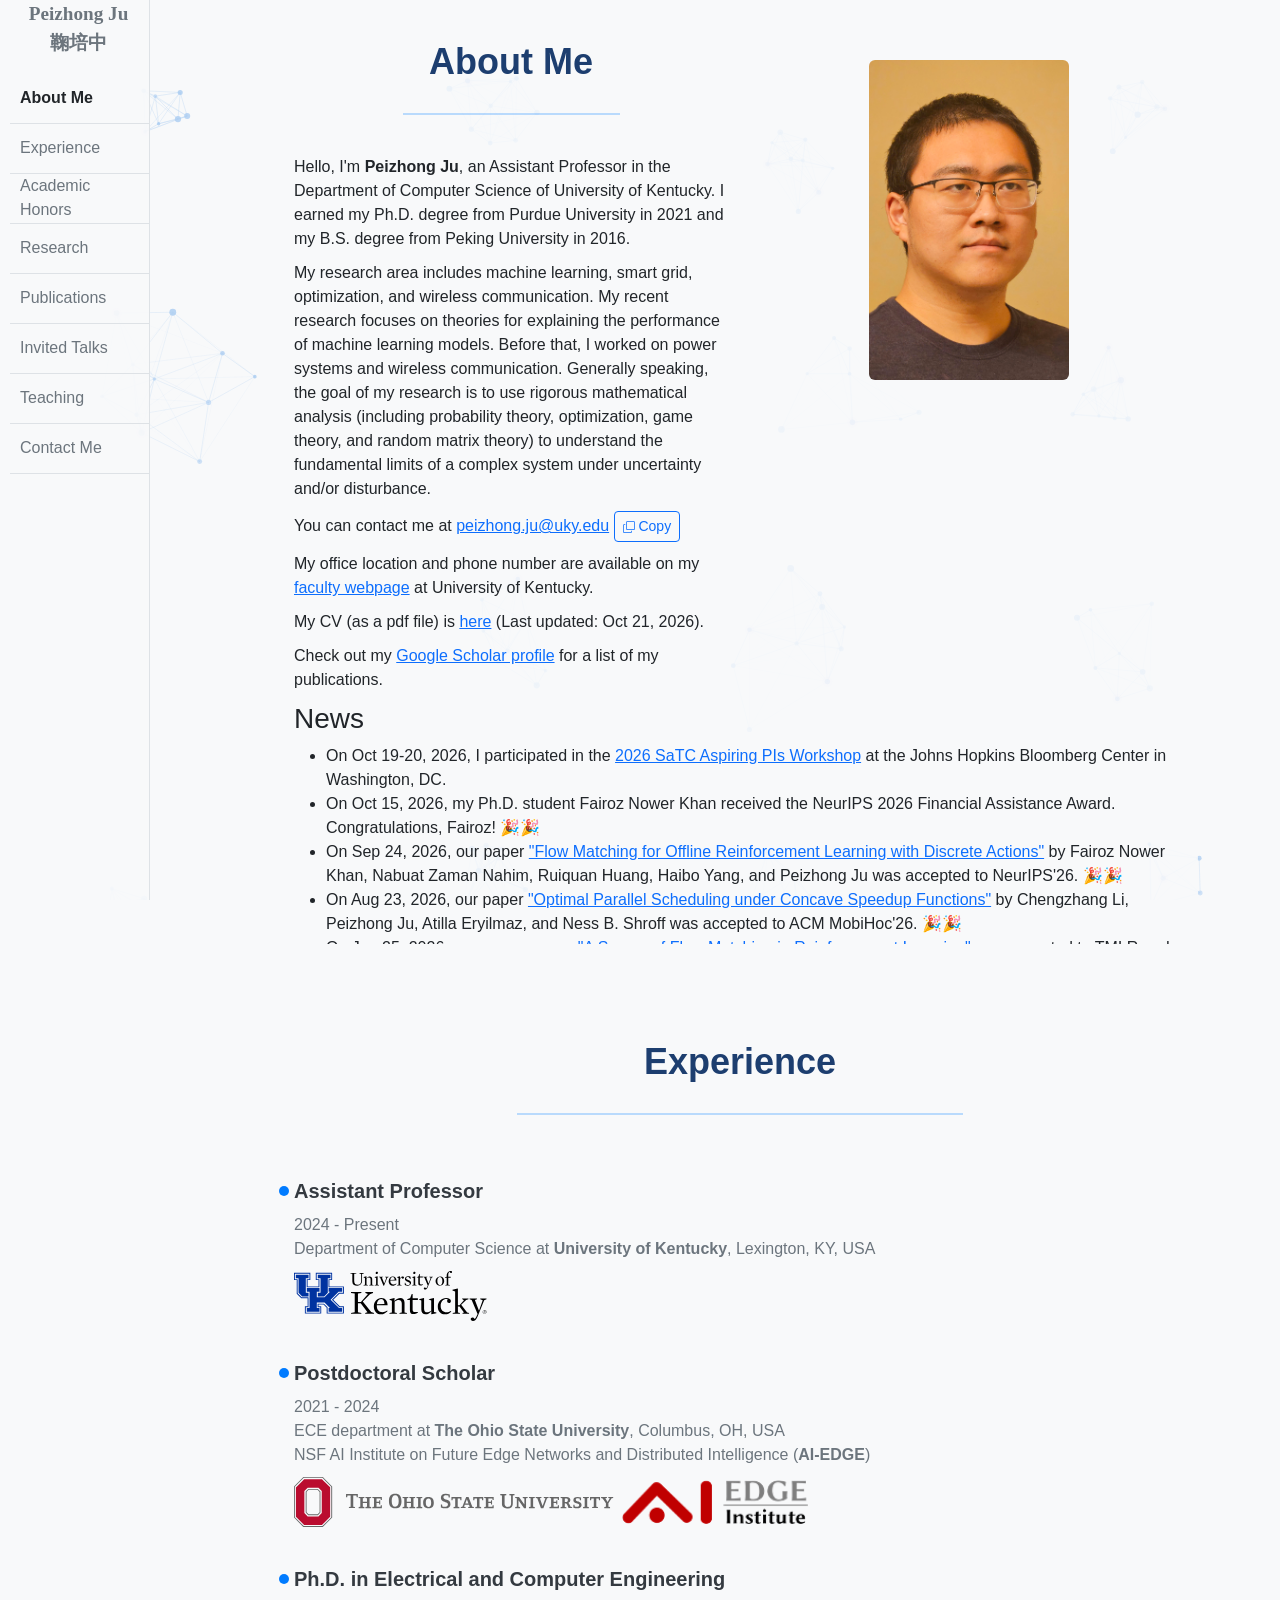
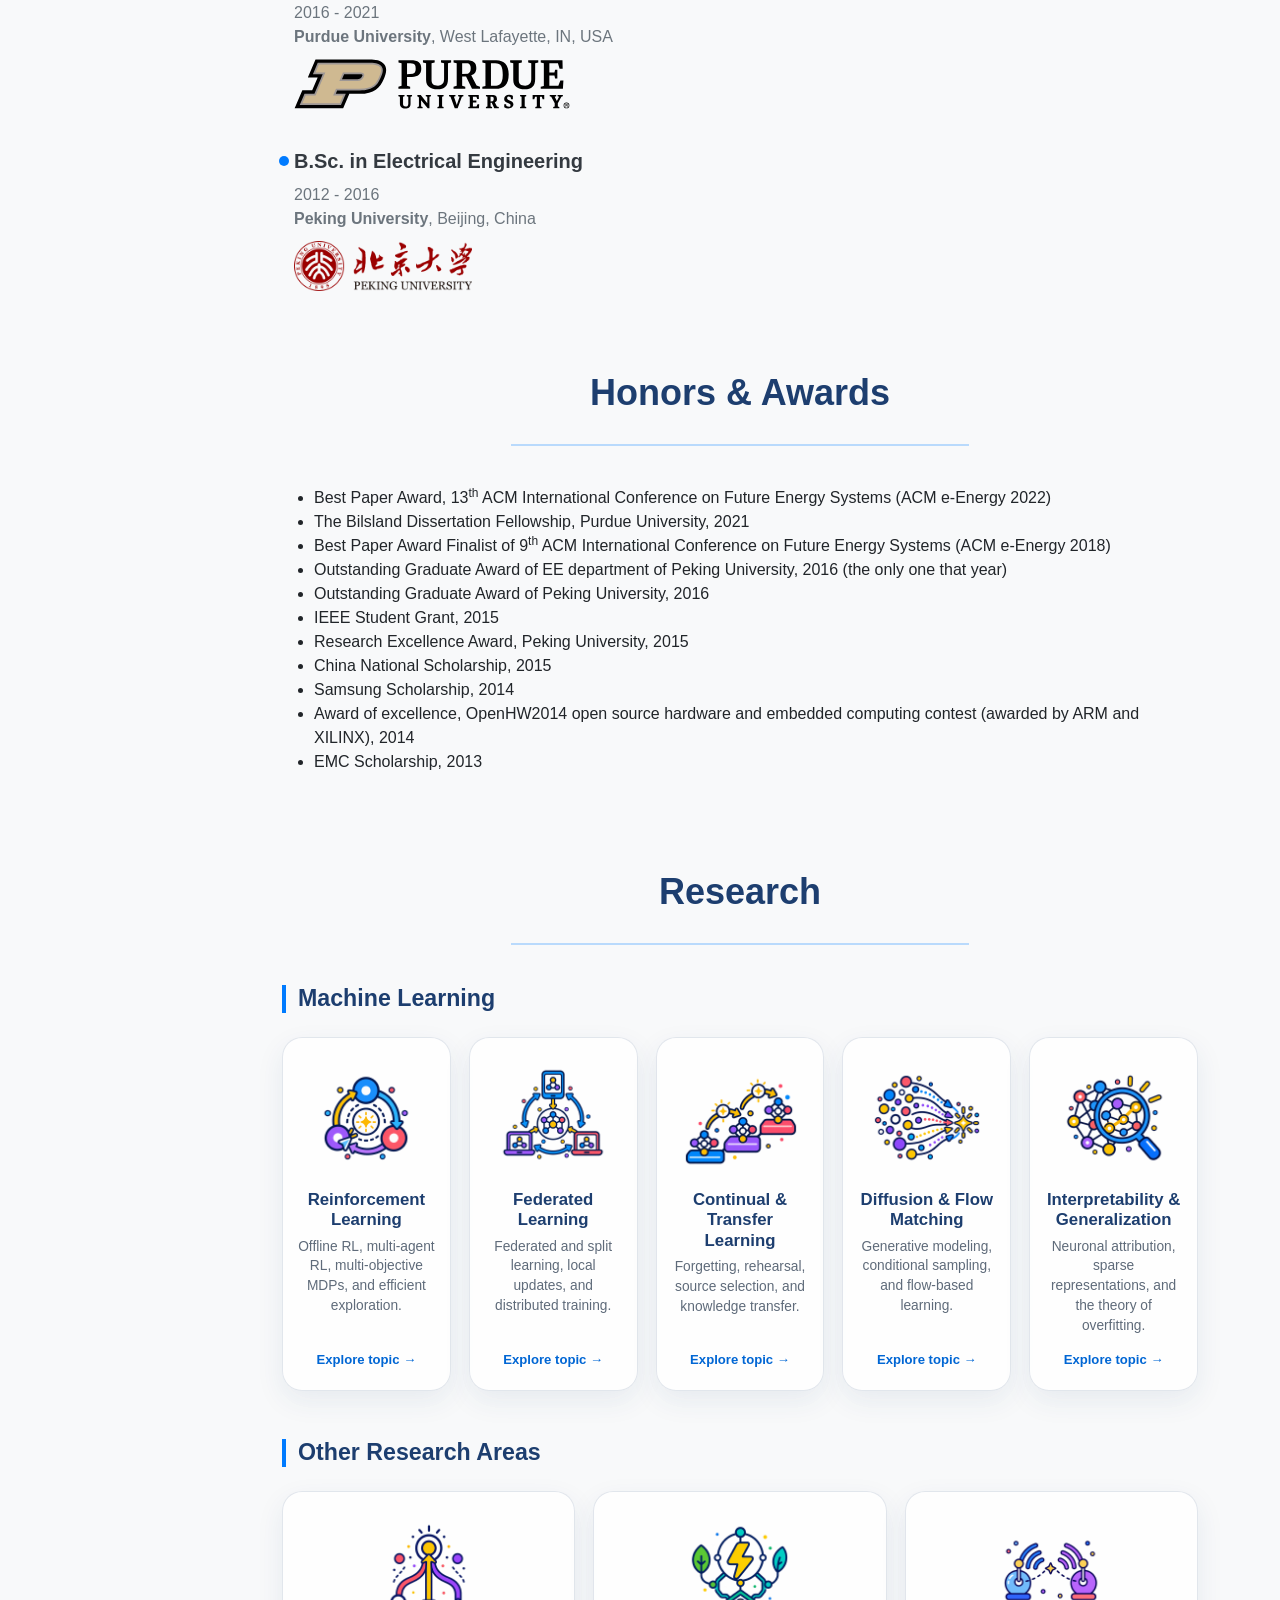
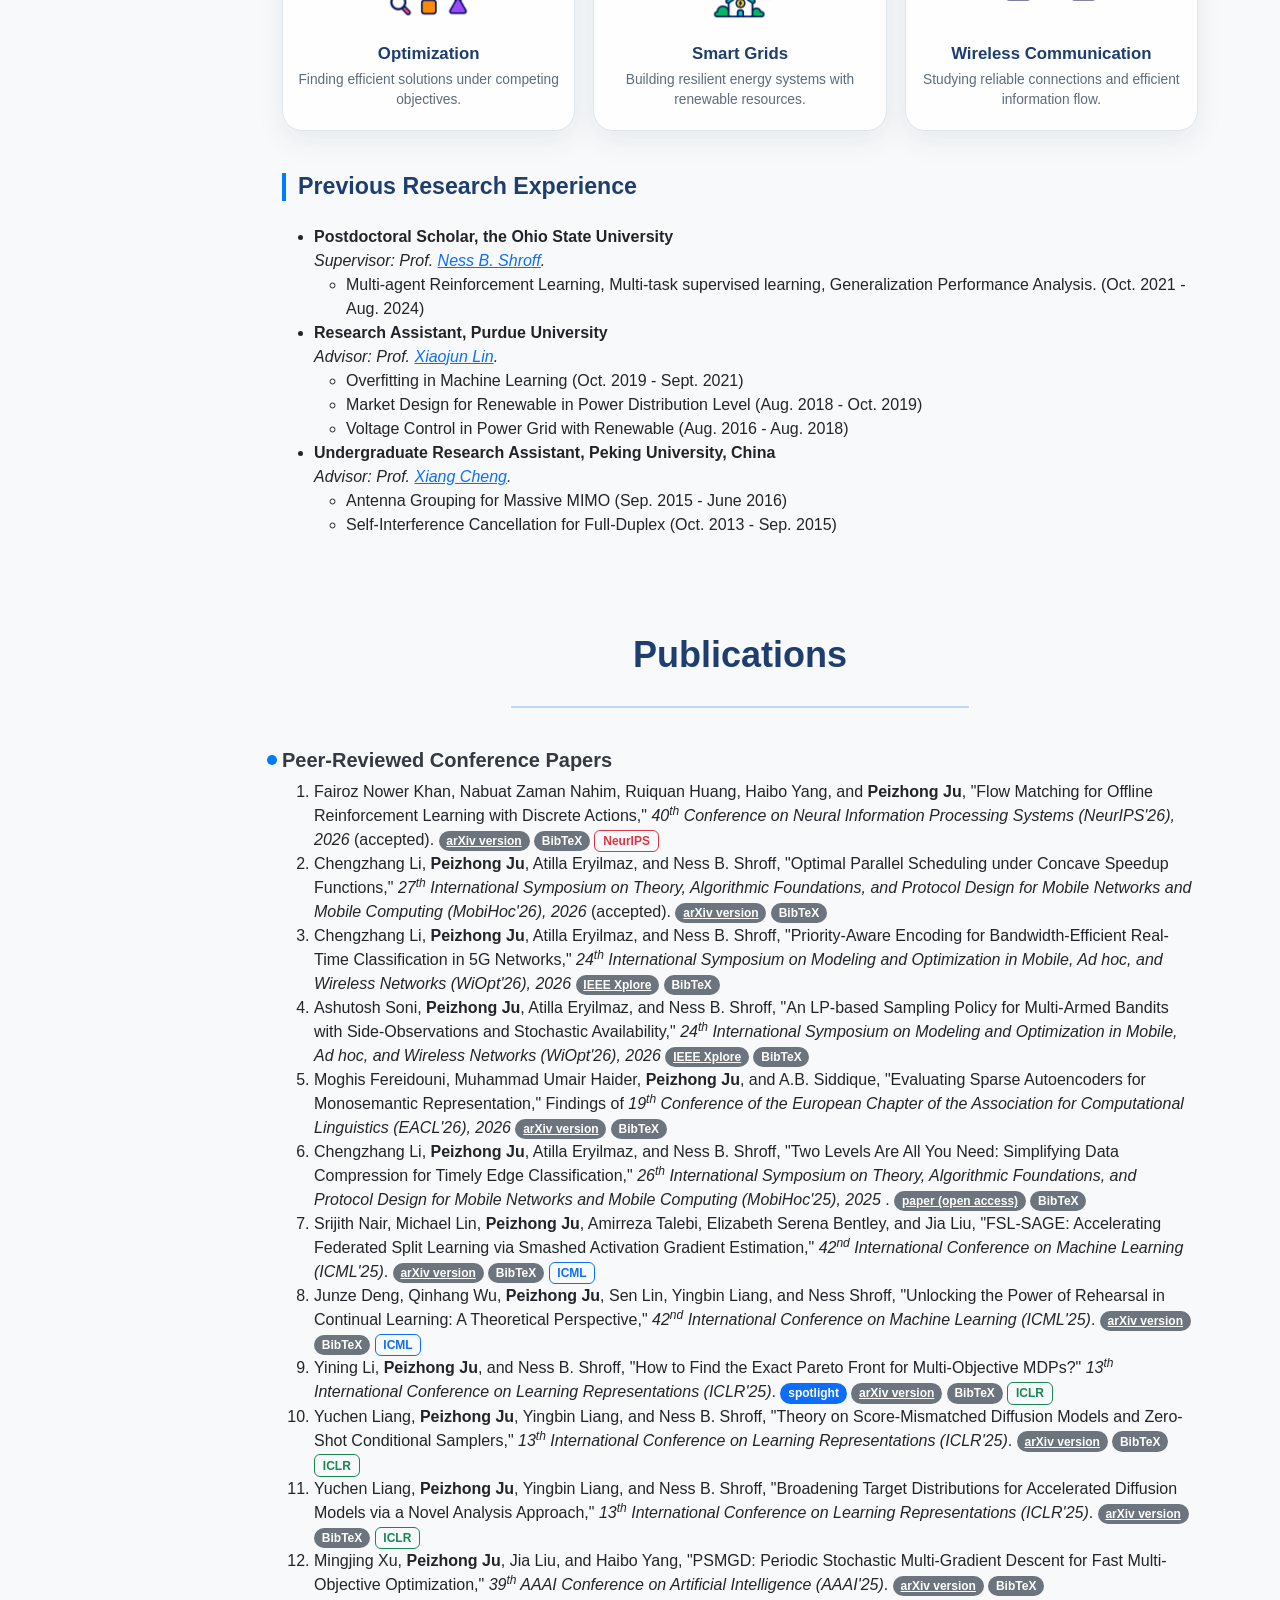
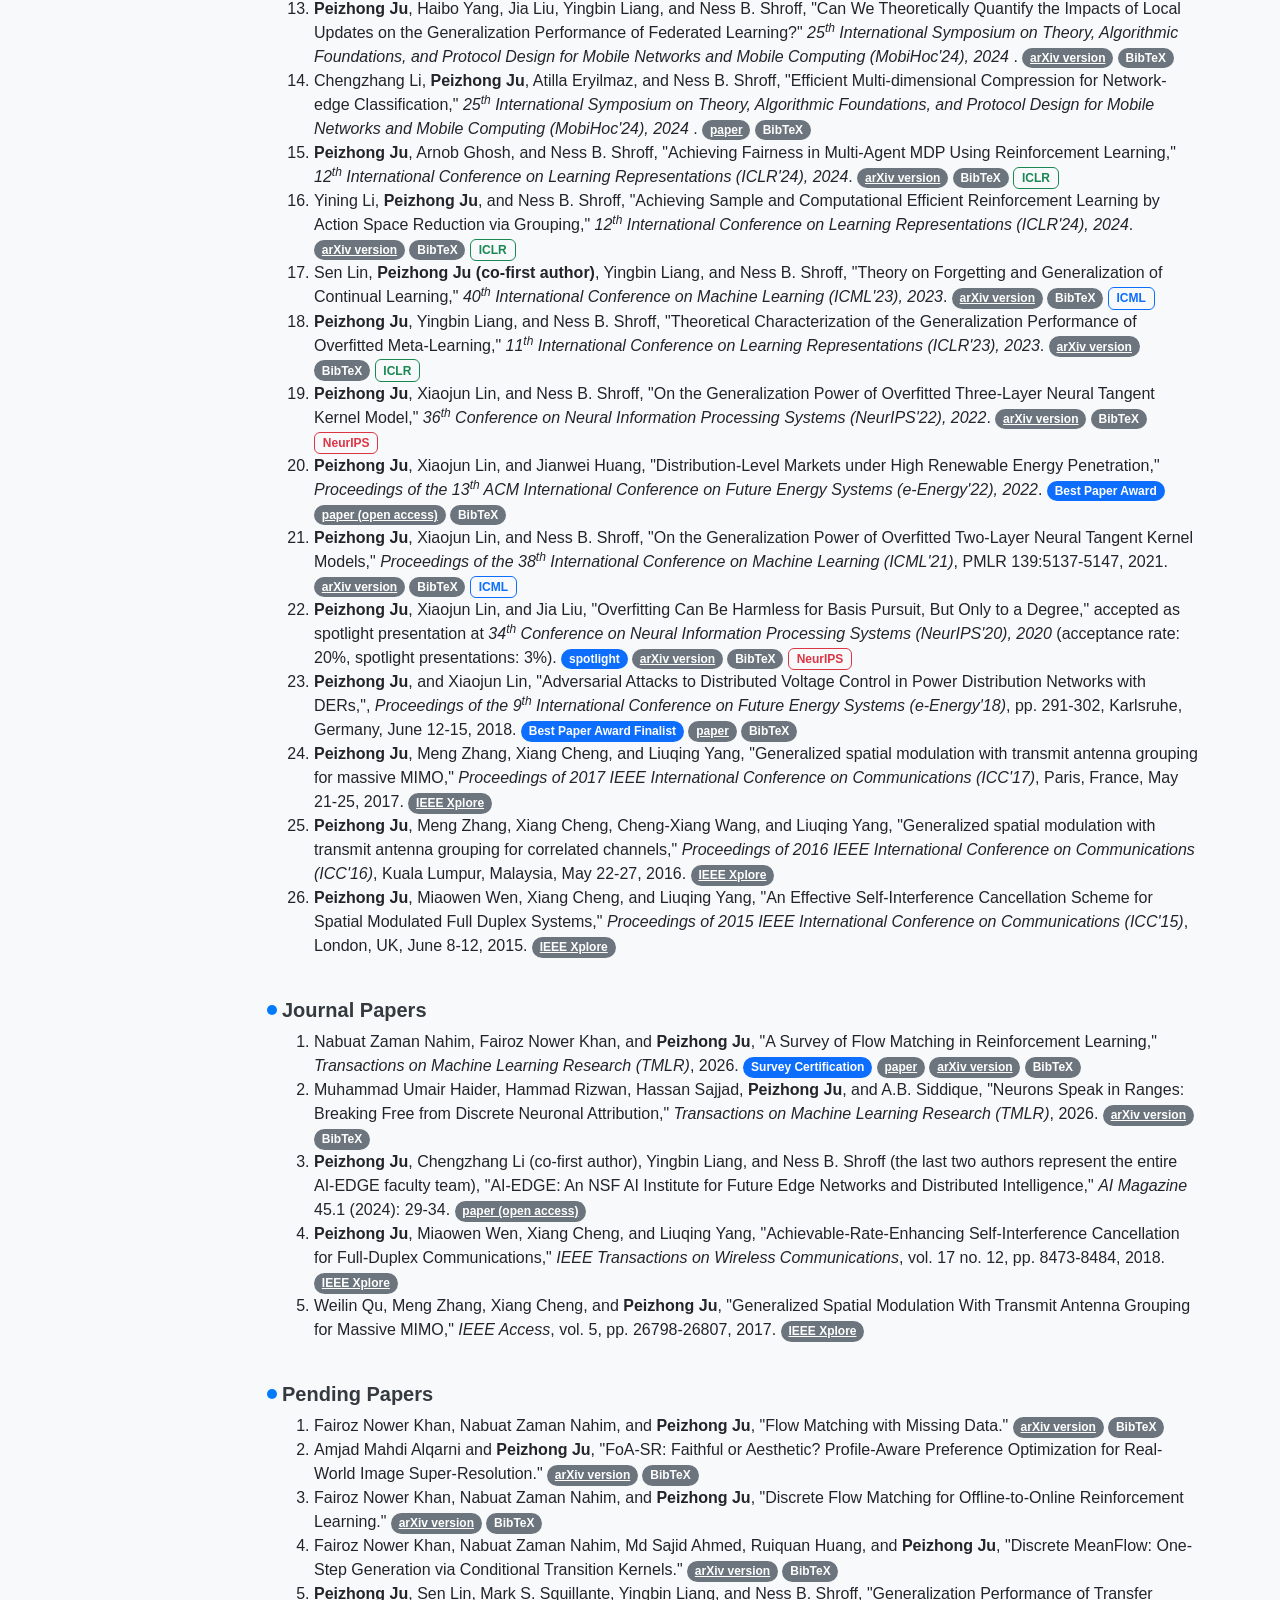
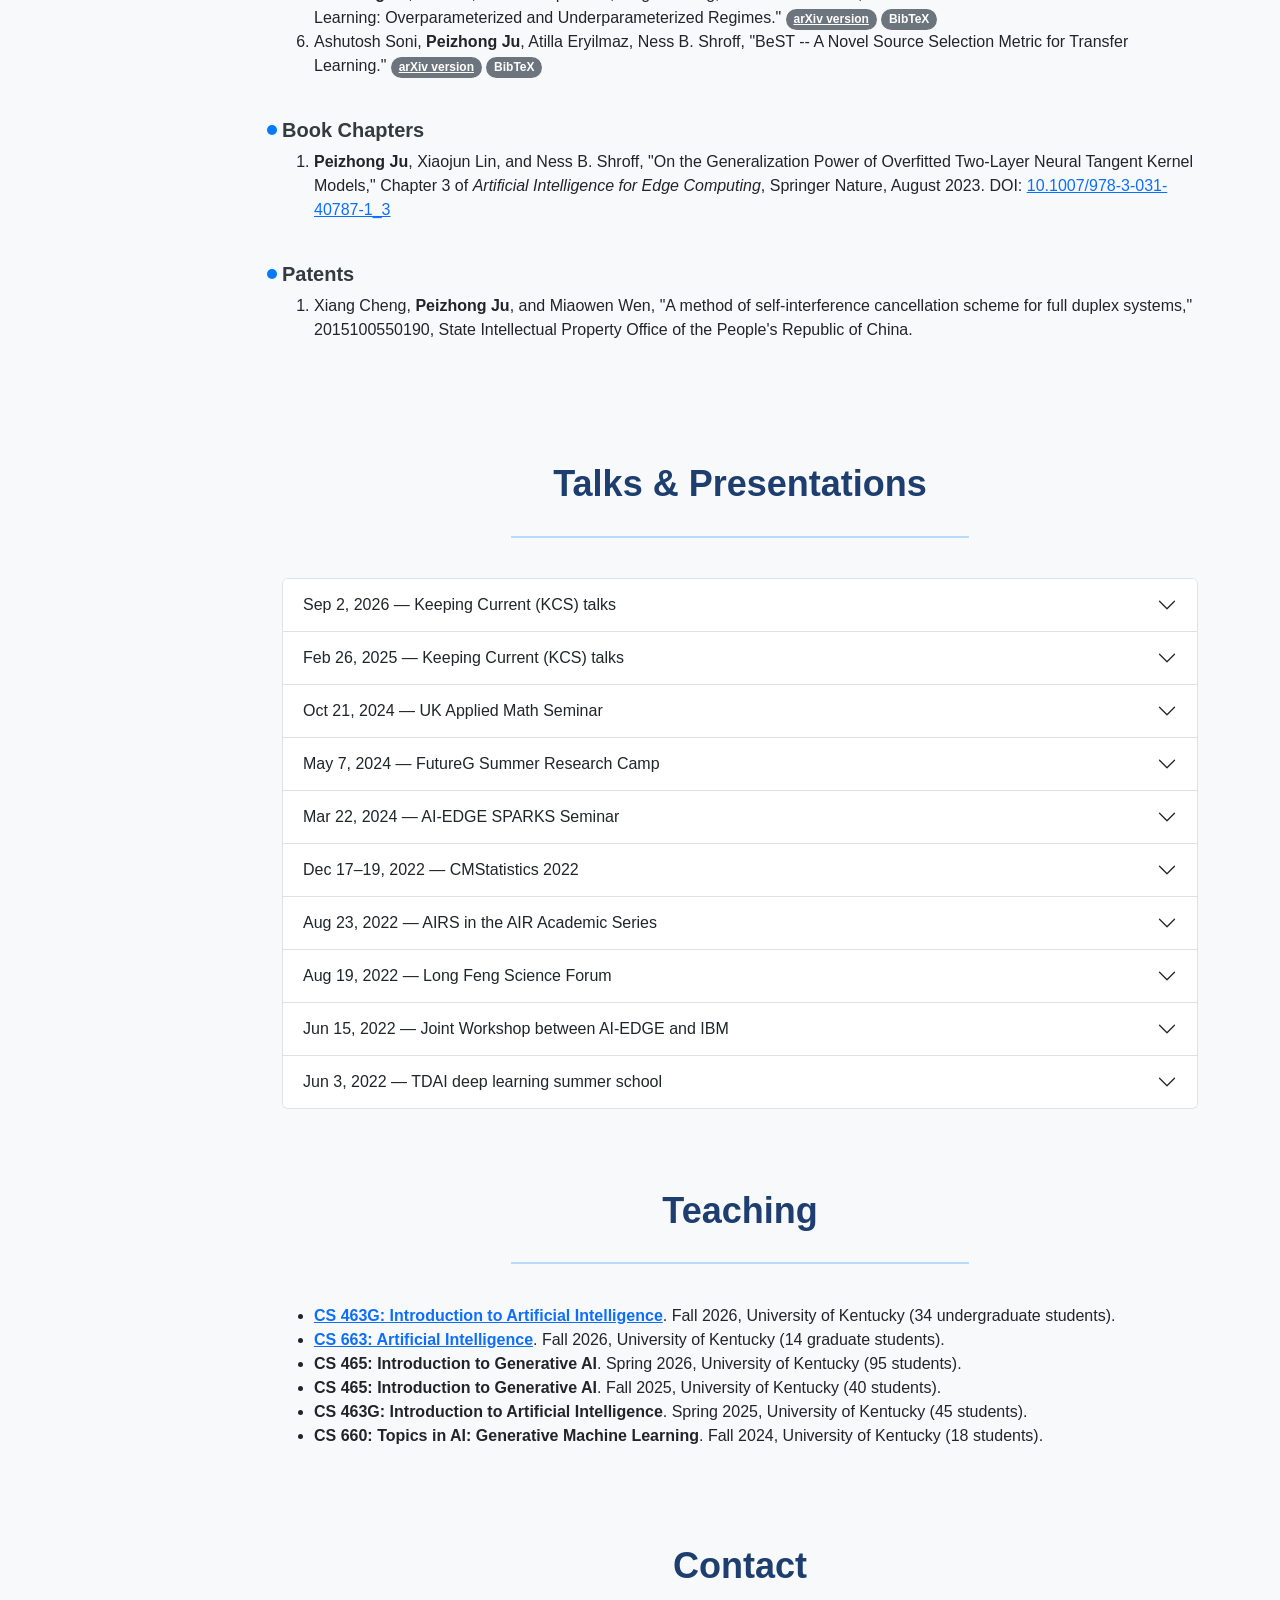
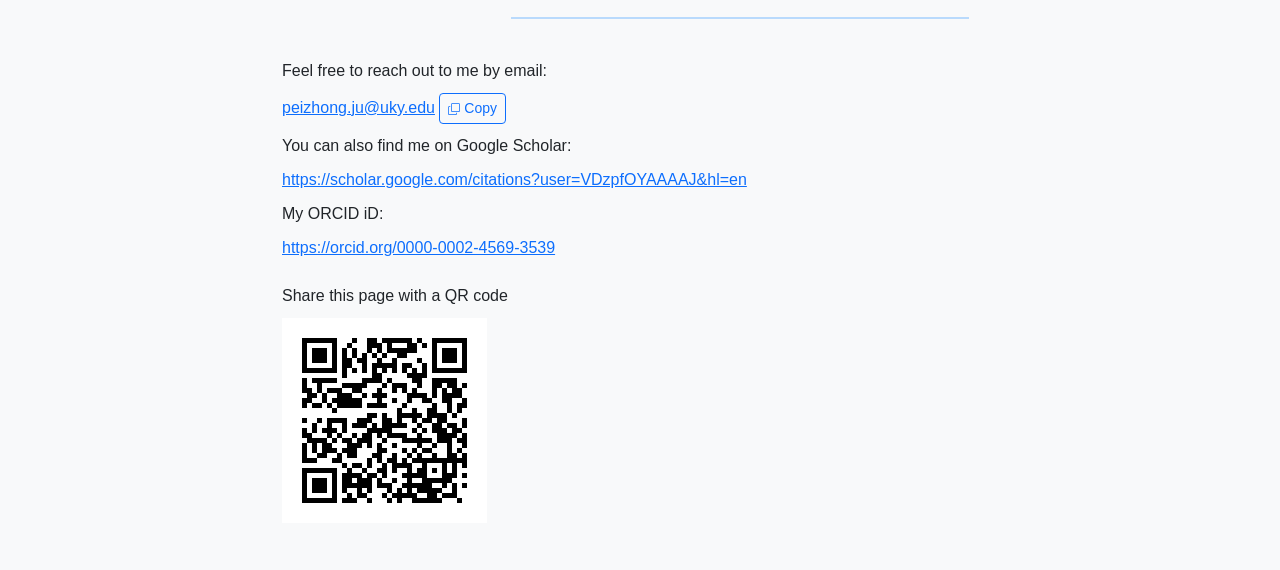
==== commit 3b4670f3: "Add QR code" ====
--- a/index.html
+++ b/index.html
@@ -1198,6 +1198,12 @@
           href="https://scholar.google.com/citations?user=VDzpfOYAAAAJ&hl=en">https://scholar.google.com/citations?user=VDzpfOYAAAAJ&hl=en</a>
       </p>
       <p>My ORCID iD: </p><a href="https://orcid.org/0000-0002-4569-3539">https://orcid.org/0000-0002-4569-3539</a>
+      <figure class="contact-share">
+        <figcaption>Share this page with a QR code</figcaption>
+        <a href="https://functionadvanced.github.io/PeizhongJu/">
+          <img src="assets/homepage-qr.svg" width="205" height="205" alt="QR code for Peizhong Ju's homepage">
+        </a>
+      </figure>
     </section>
   </div>
 
--- a/assets/site.css
+++ b/assets/site.css
@@ -99,6 +99,22 @@
 img {
   max-width: 100%;
   height: auto;
+}
+
+.contact-share {
+  margin: 24px 0 0;
+}
+
+.contact-share figcaption {
+  margin-bottom: 10px;
+}
+
+.contact-share a {
+  display: inline-block;
+}
+
+.contact-share img {
+  display: block;
 }
 
 .fa {
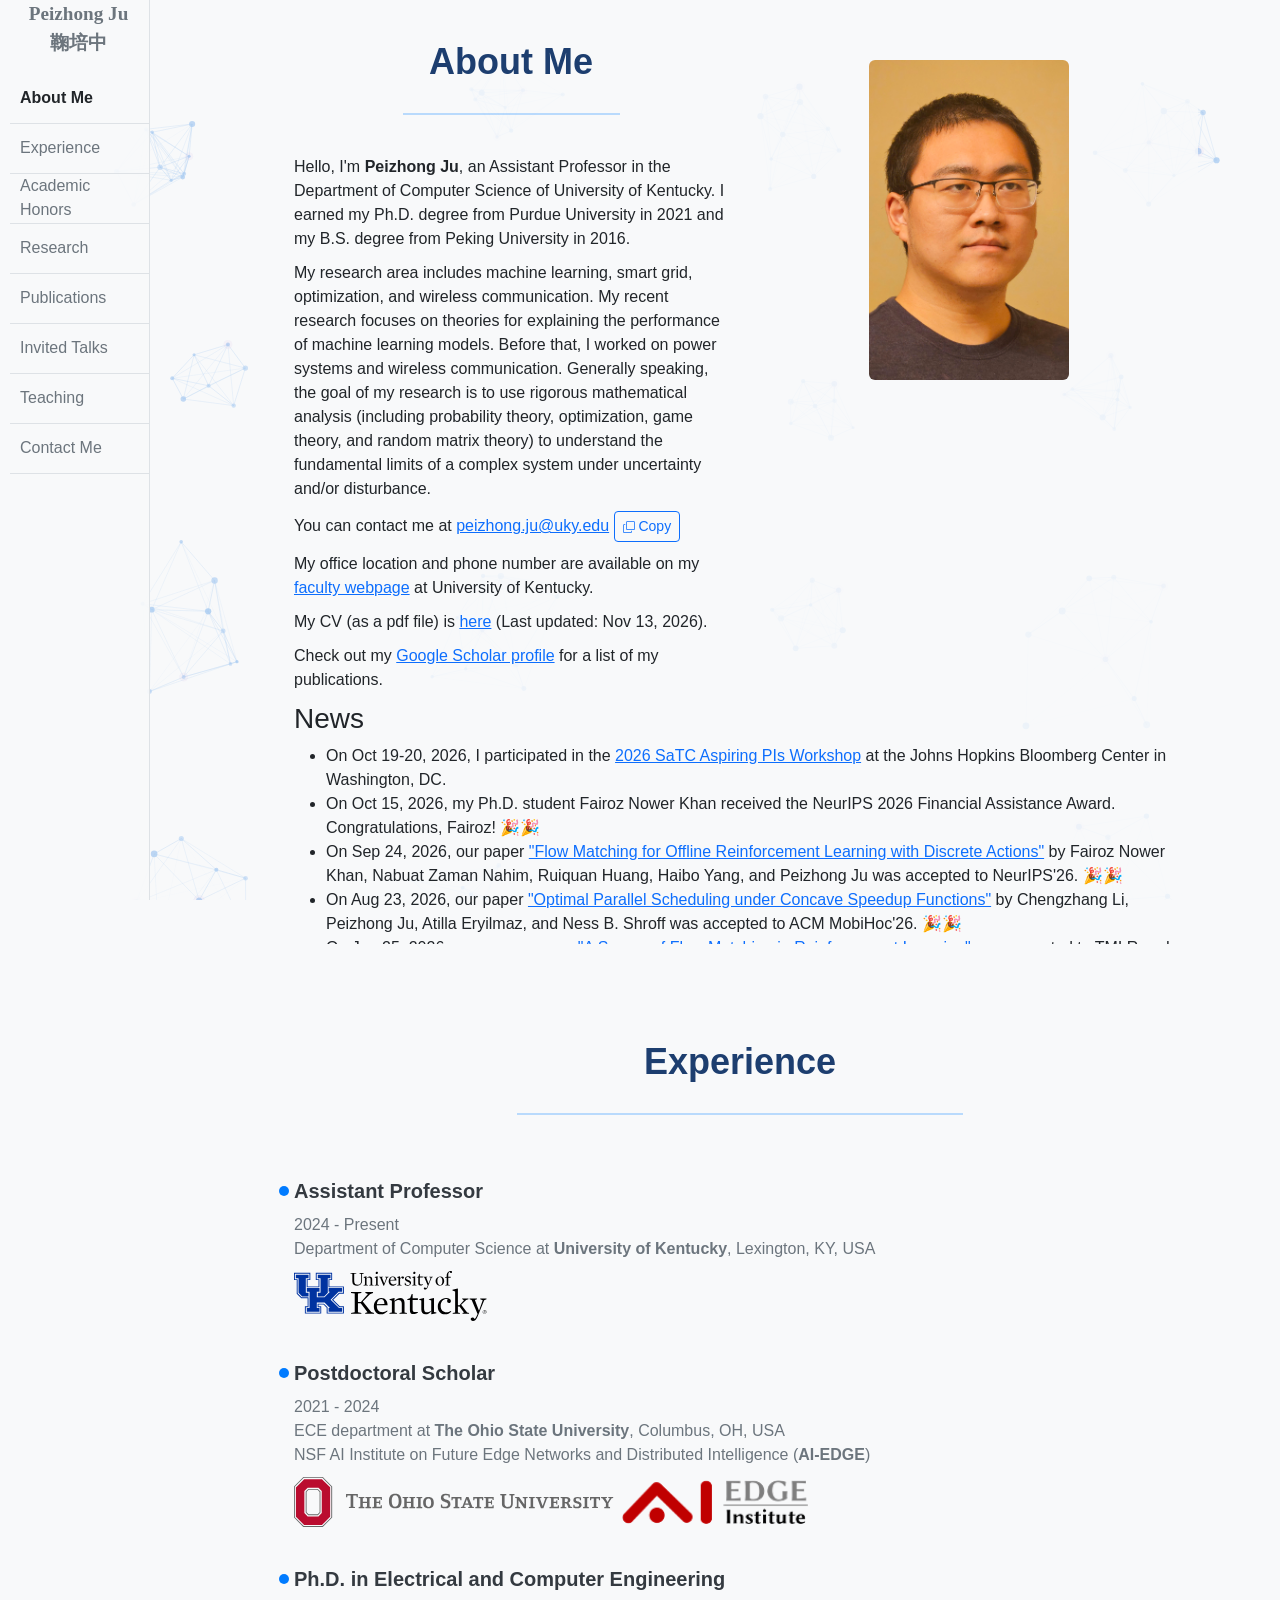
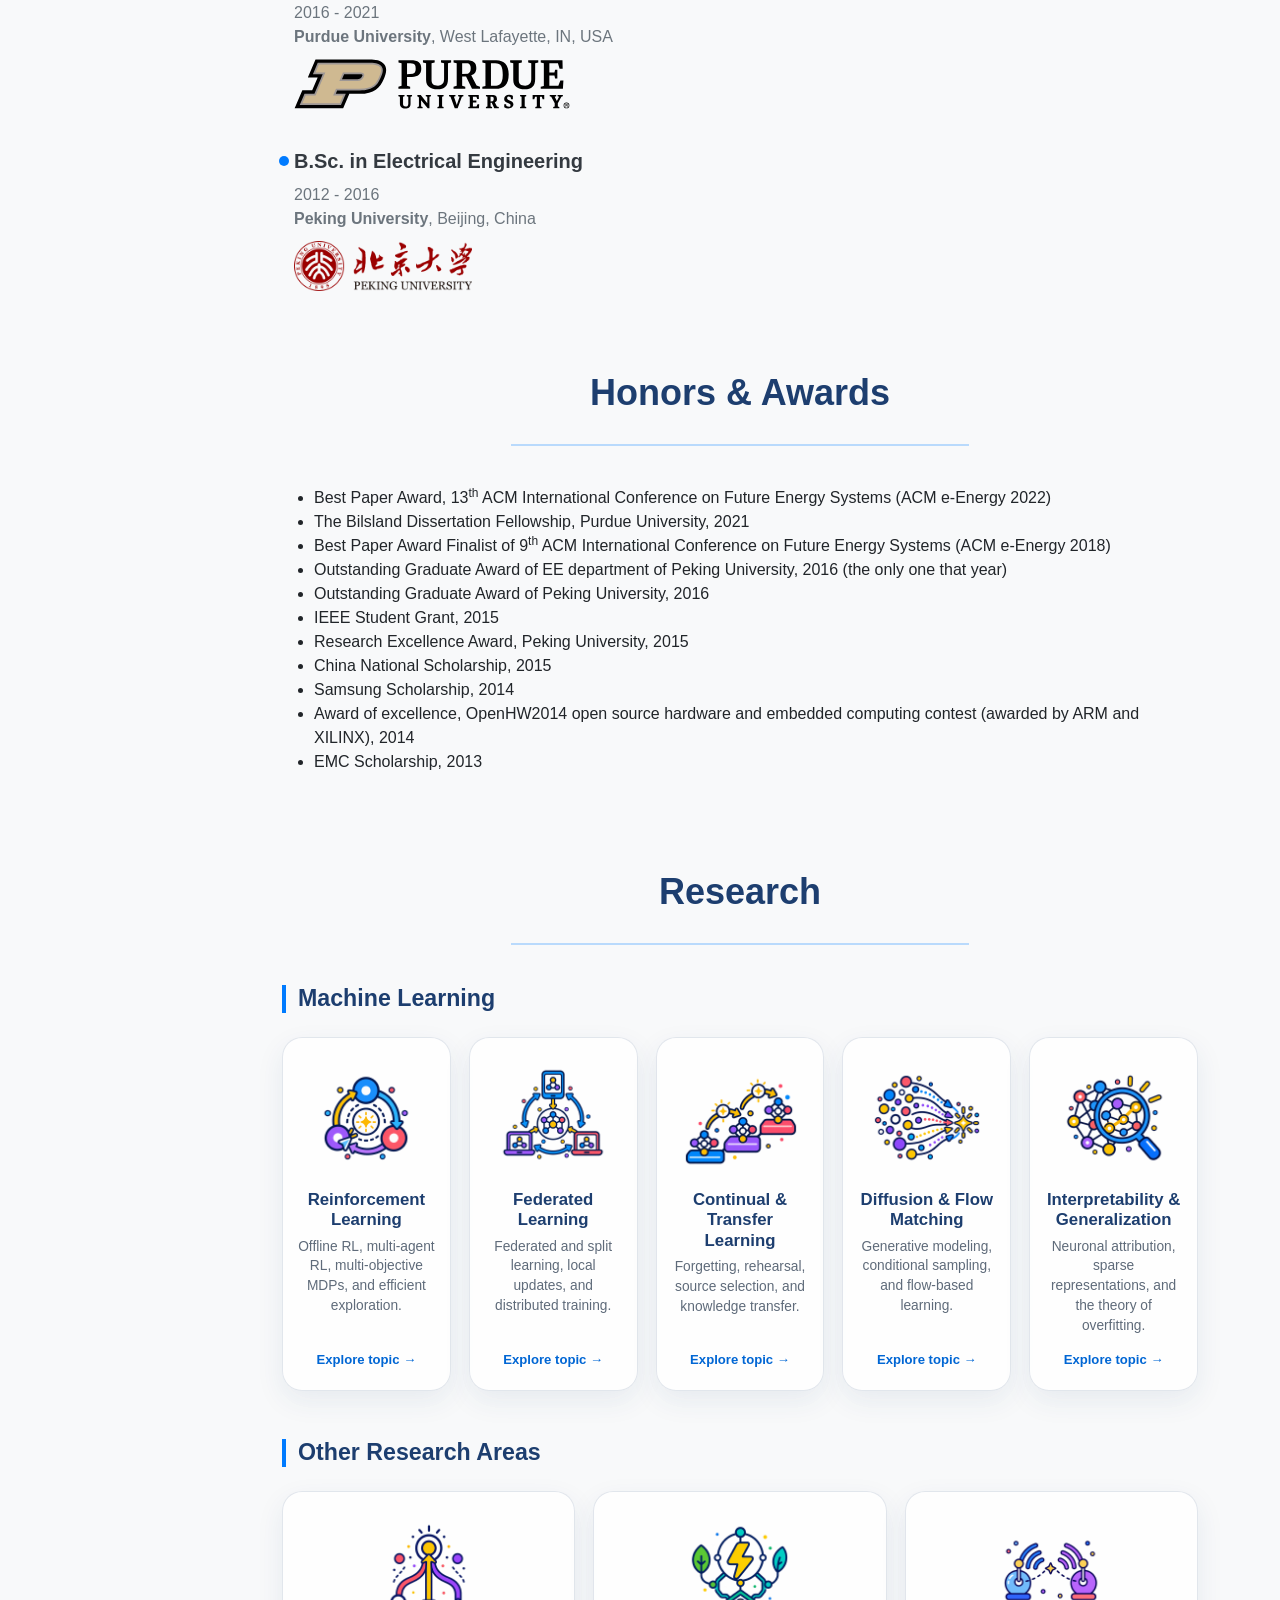
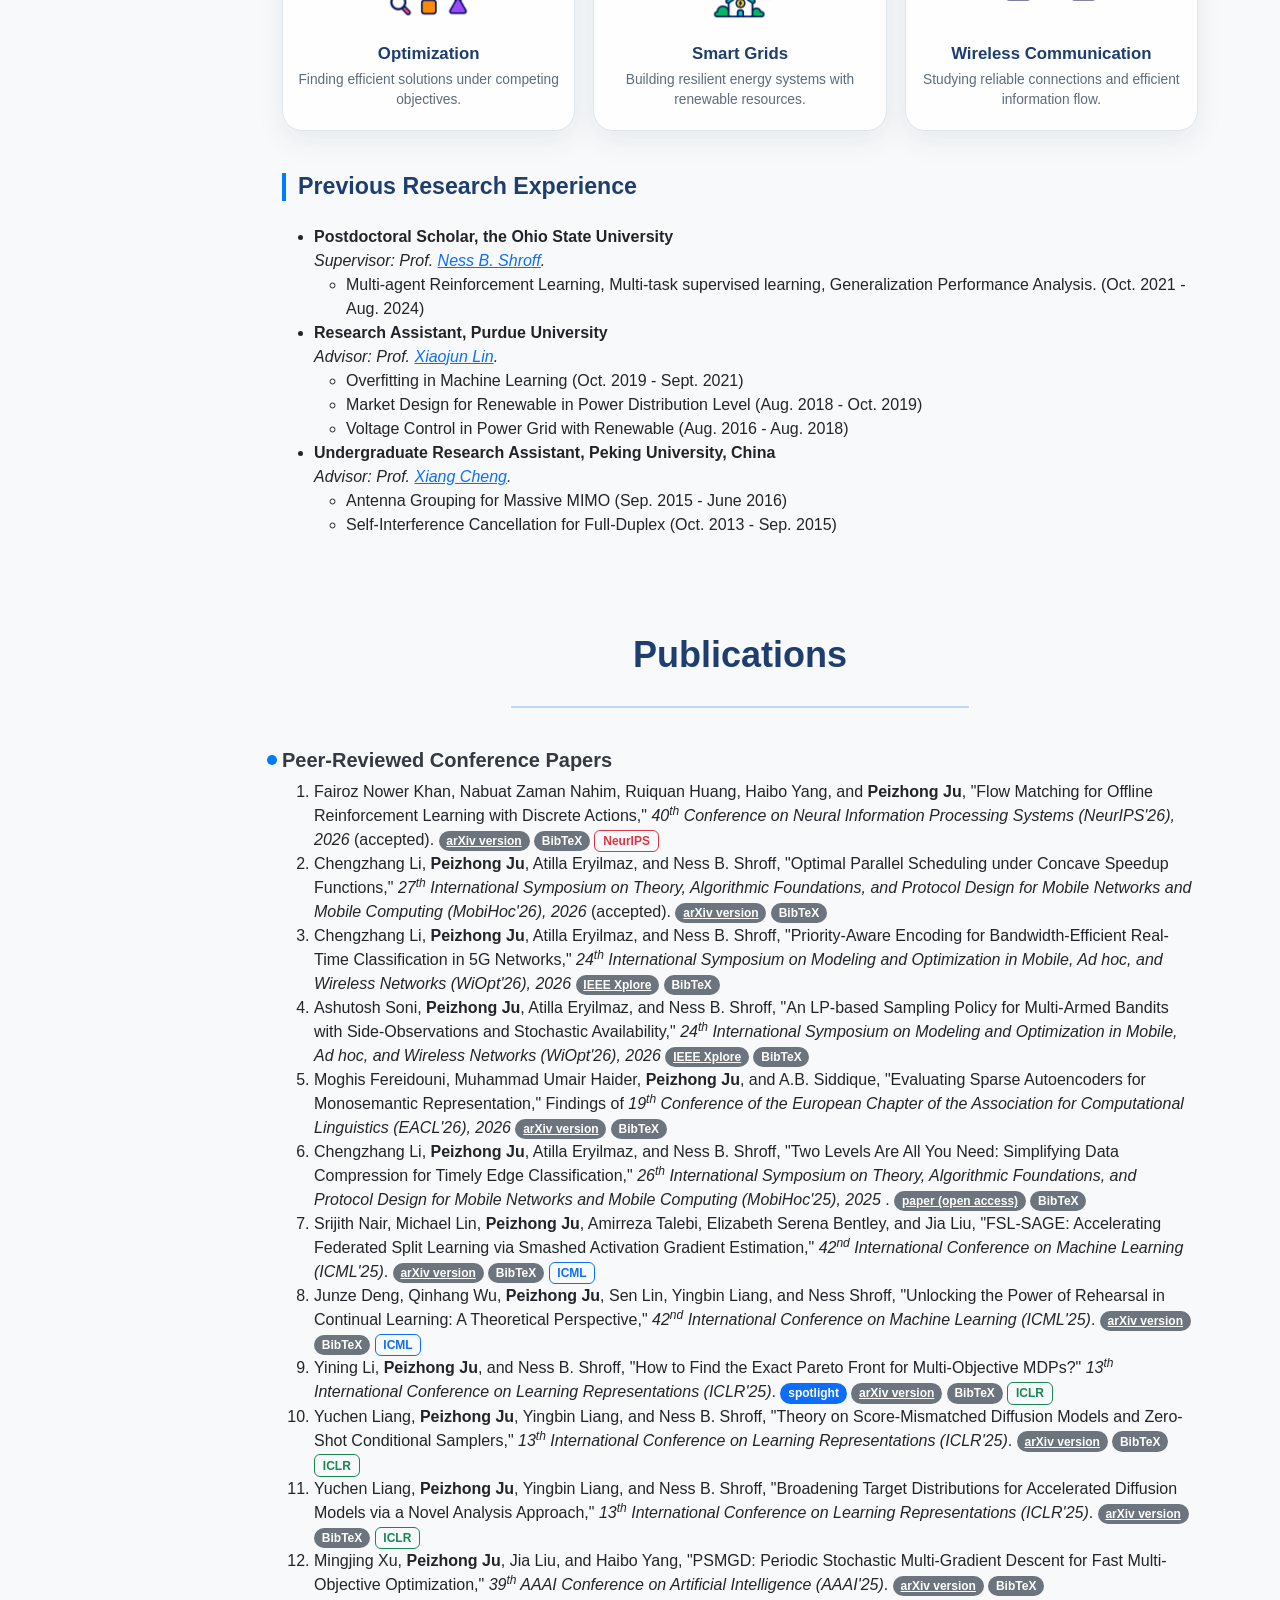
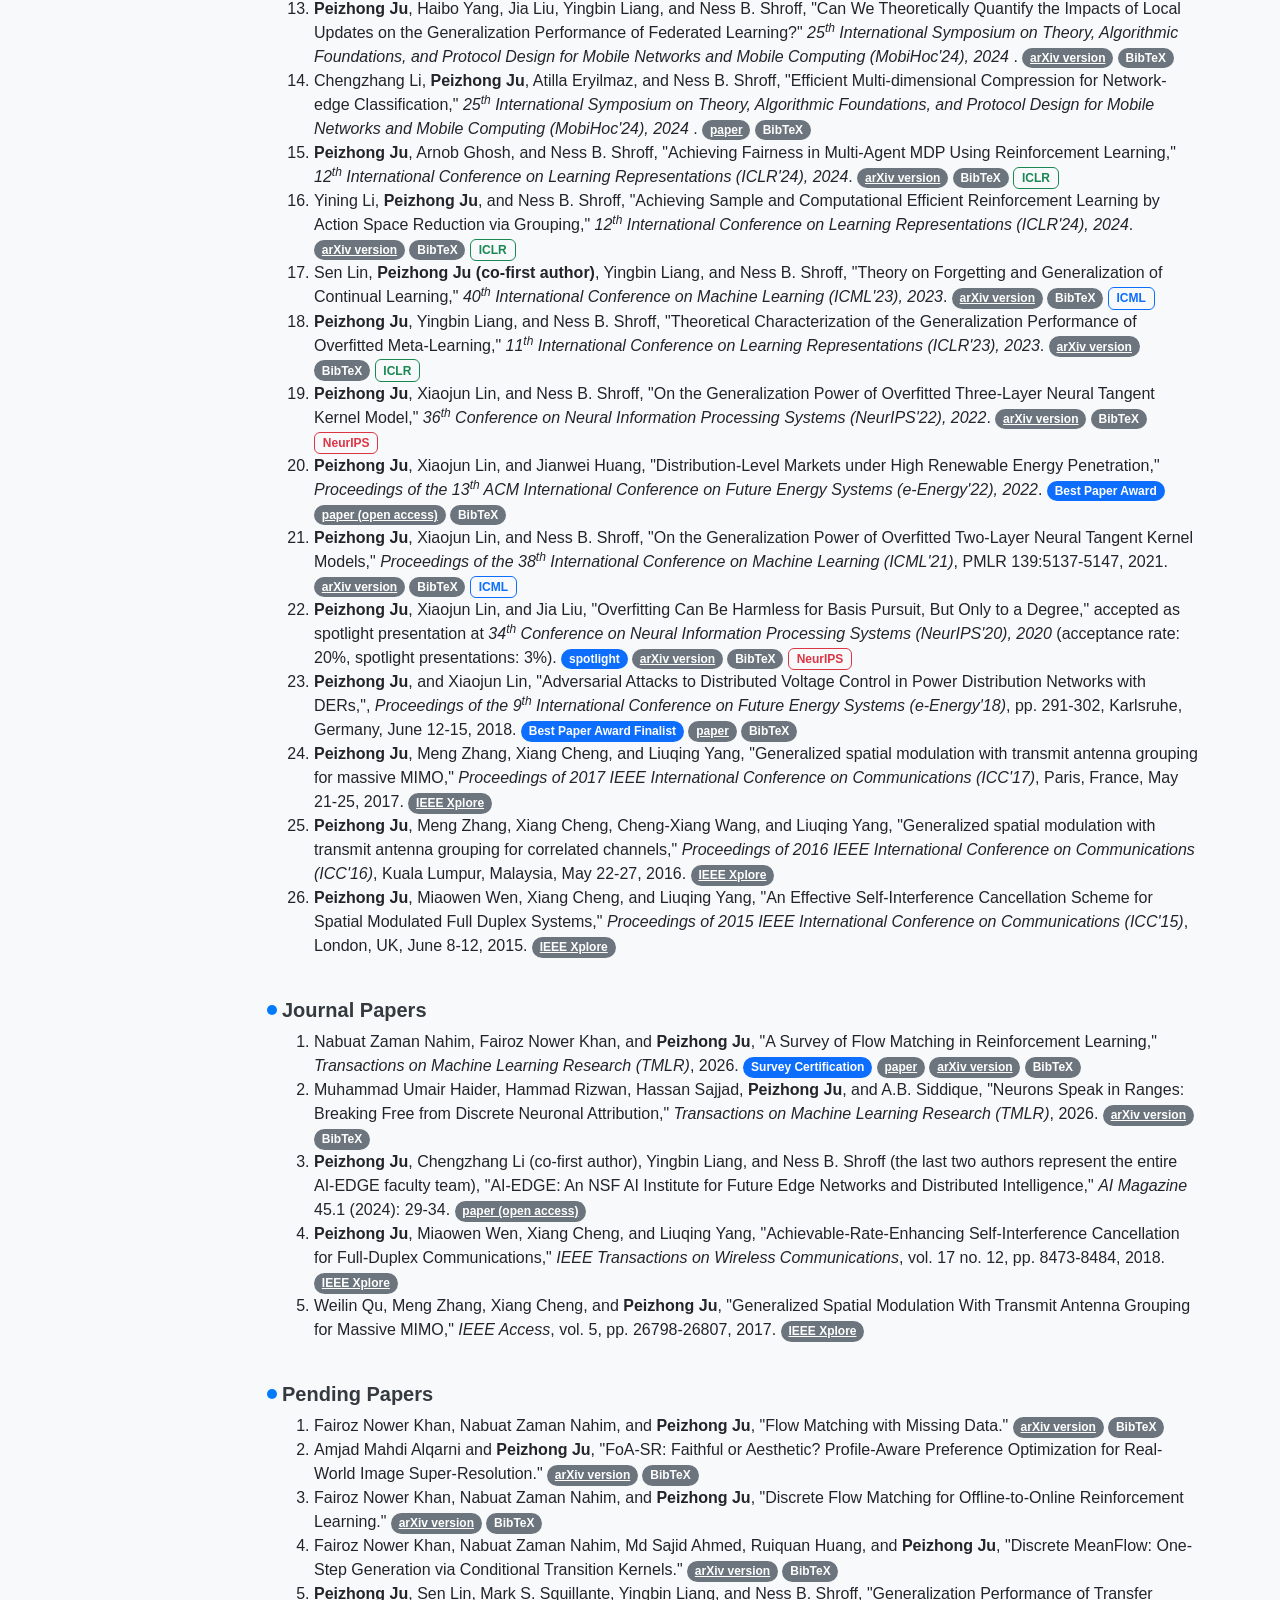
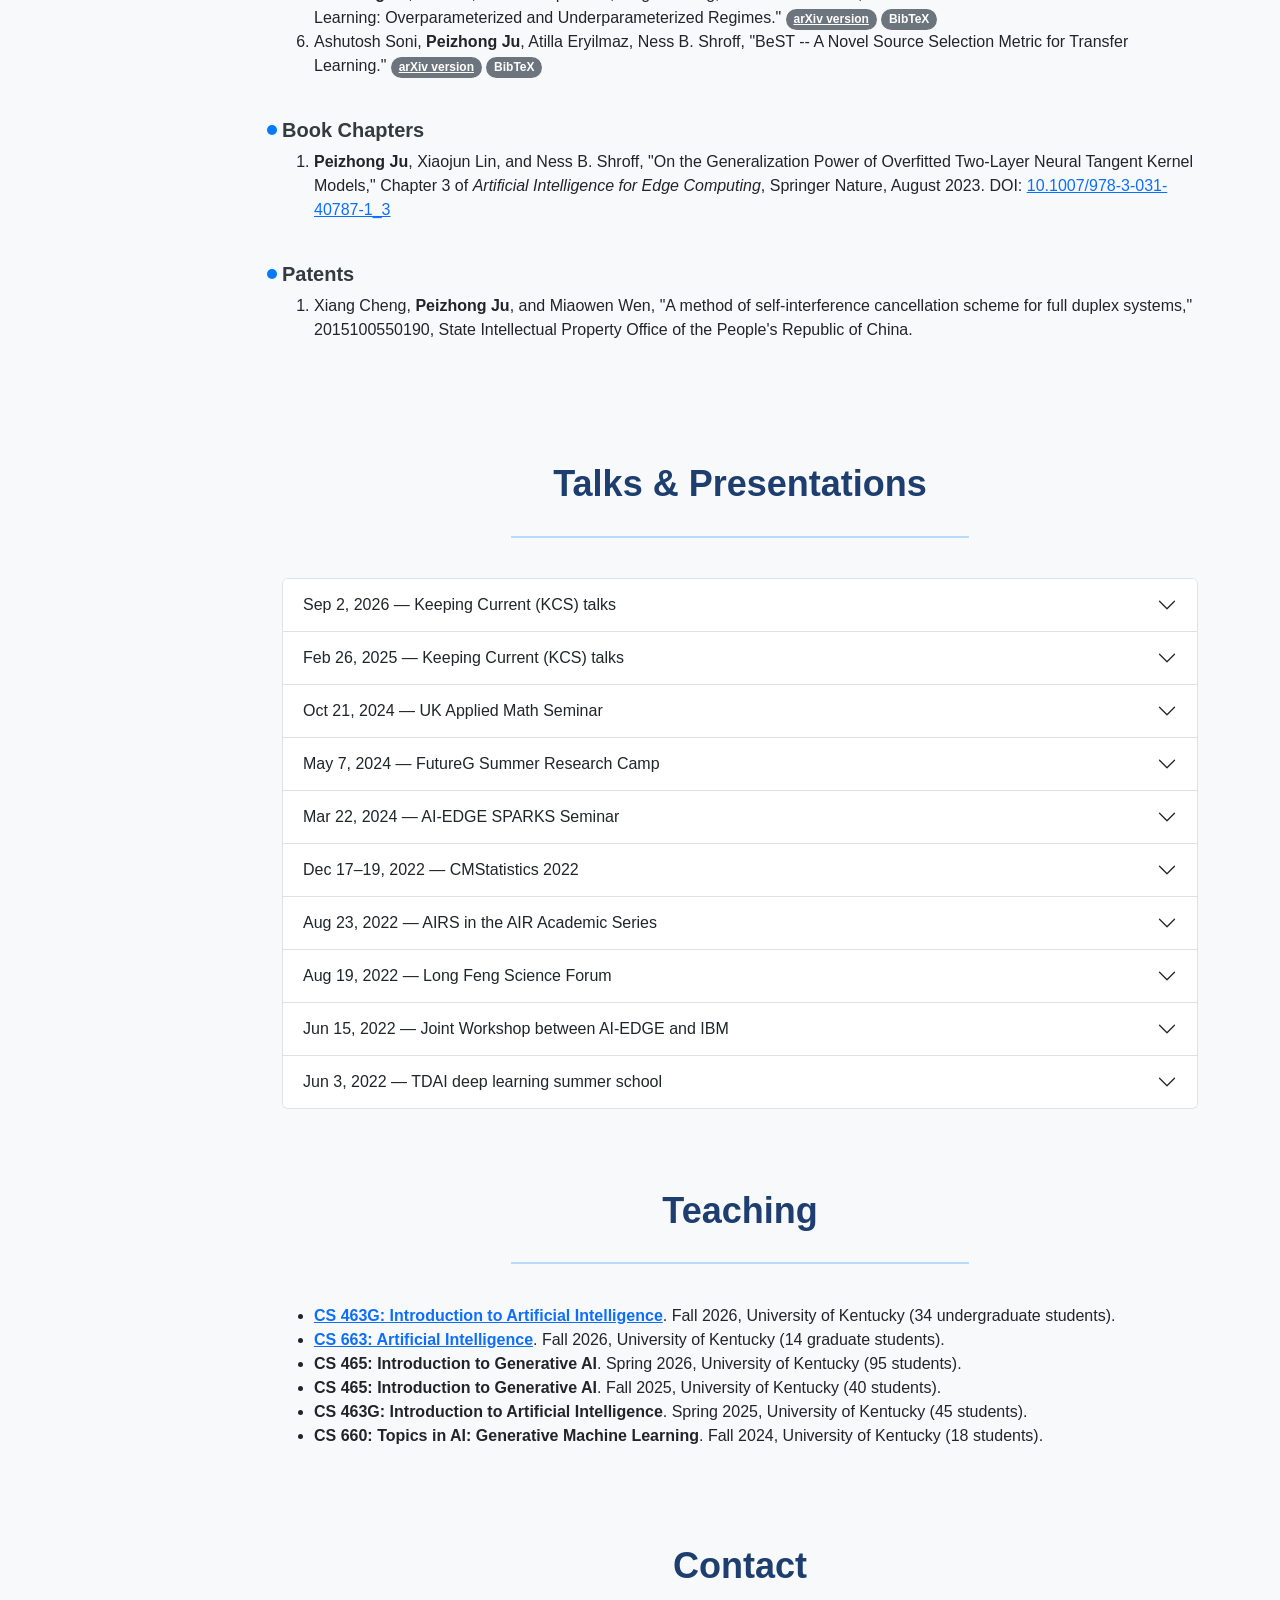
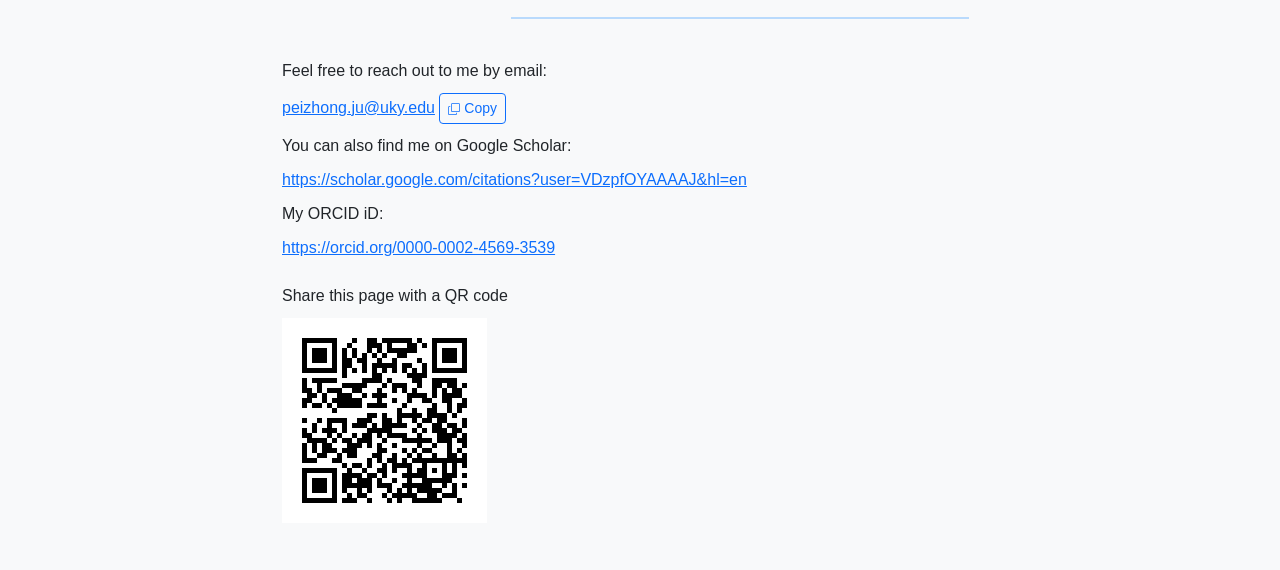
==== commit f148a9d0: "Update" ====
--- a/index.html
+++ b/index.html
@@ -87,7 +87,7 @@
             </p>
             <p>My office location and phone number are available on my <a href="https://engr.uky.edu/people/peizhong-ju"
                 target="_blank" rel="noopener">faculty webpage</a> at University of Kentucky.</p>
-            <p>My CV (as a pdf file) is <a href="./CV.pdf" target="_blank">here</a> (Last updated: Oct 21, 2026).</p>
+            <p>My CV (as a pdf file) is <a href="./CV.pdf" target="_blank">here</a> (Last updated: Nov 13, 2026).</p>
             <p>Check out my <a href="https://scholar.google.com/citations?user=VDzpfOYAAAAJ&hl=en">Google Scholar
                 profile</a> for a list of my publications.</p>
 
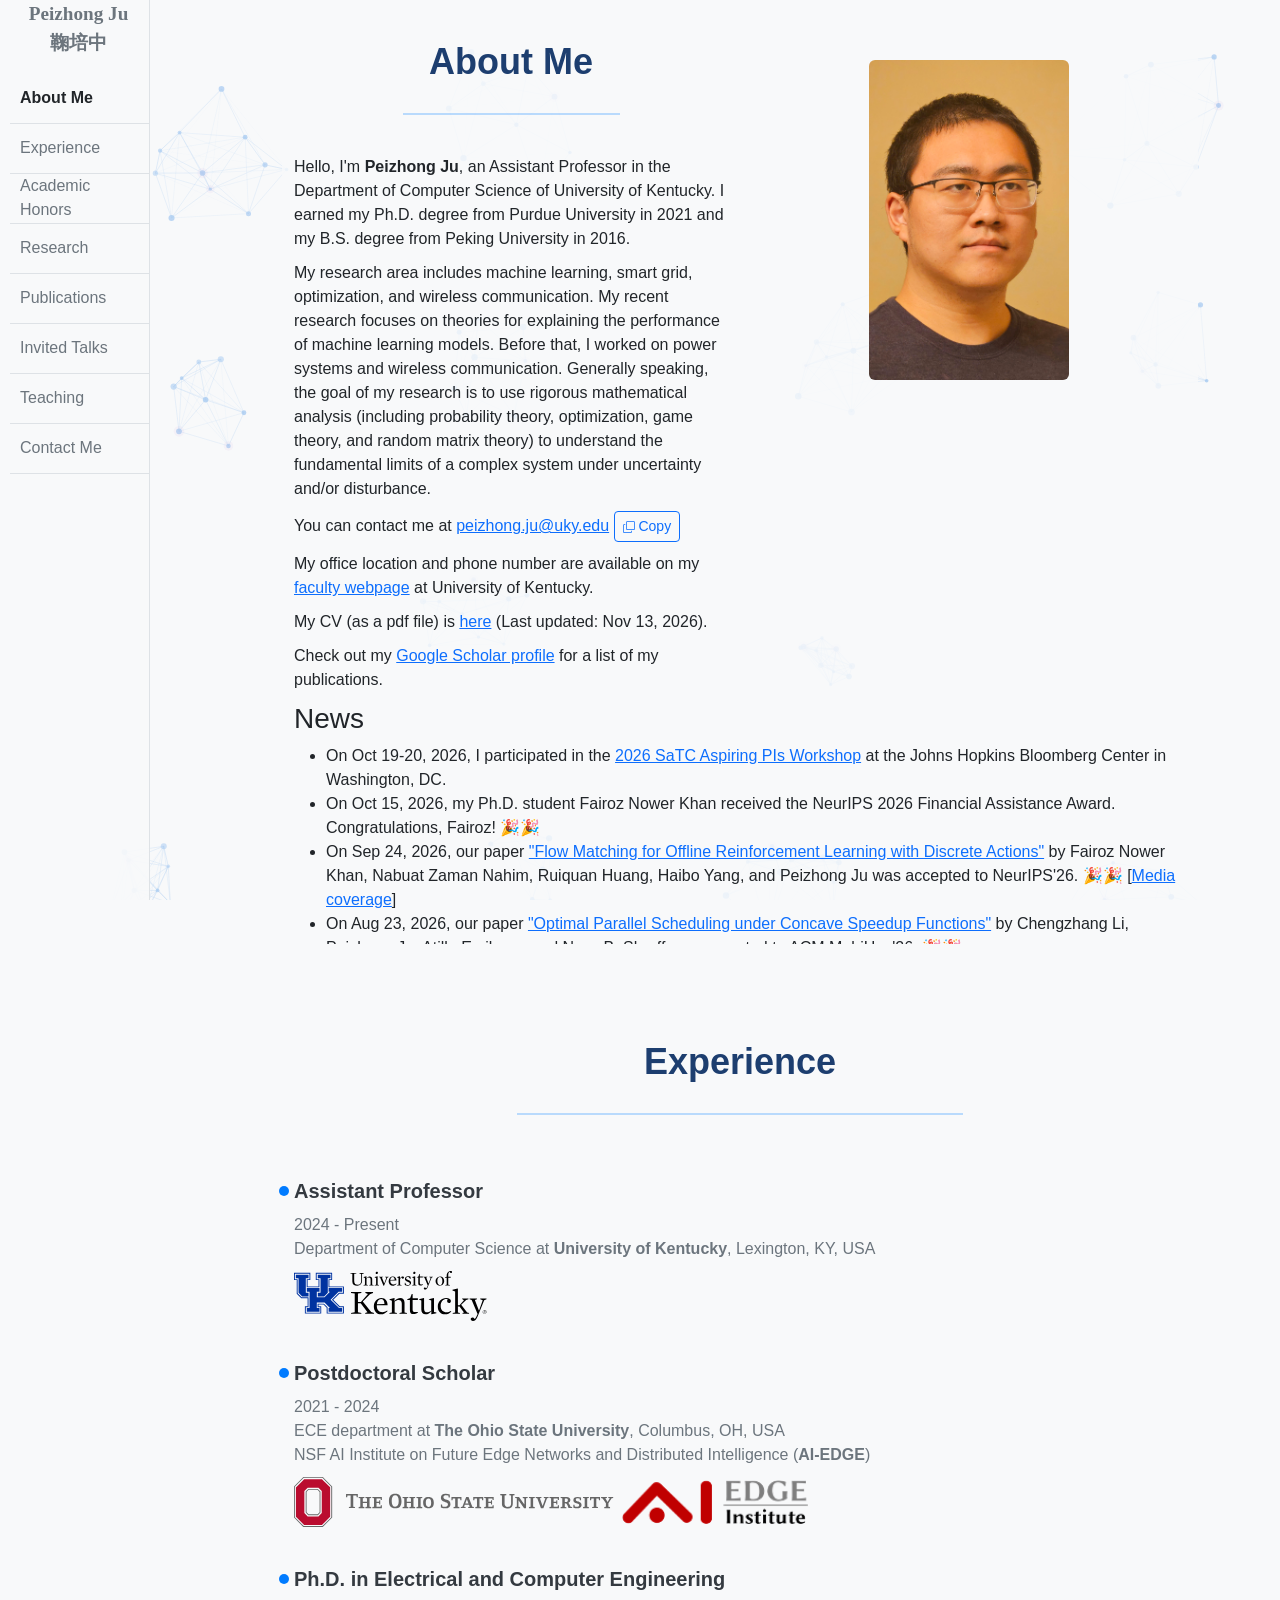
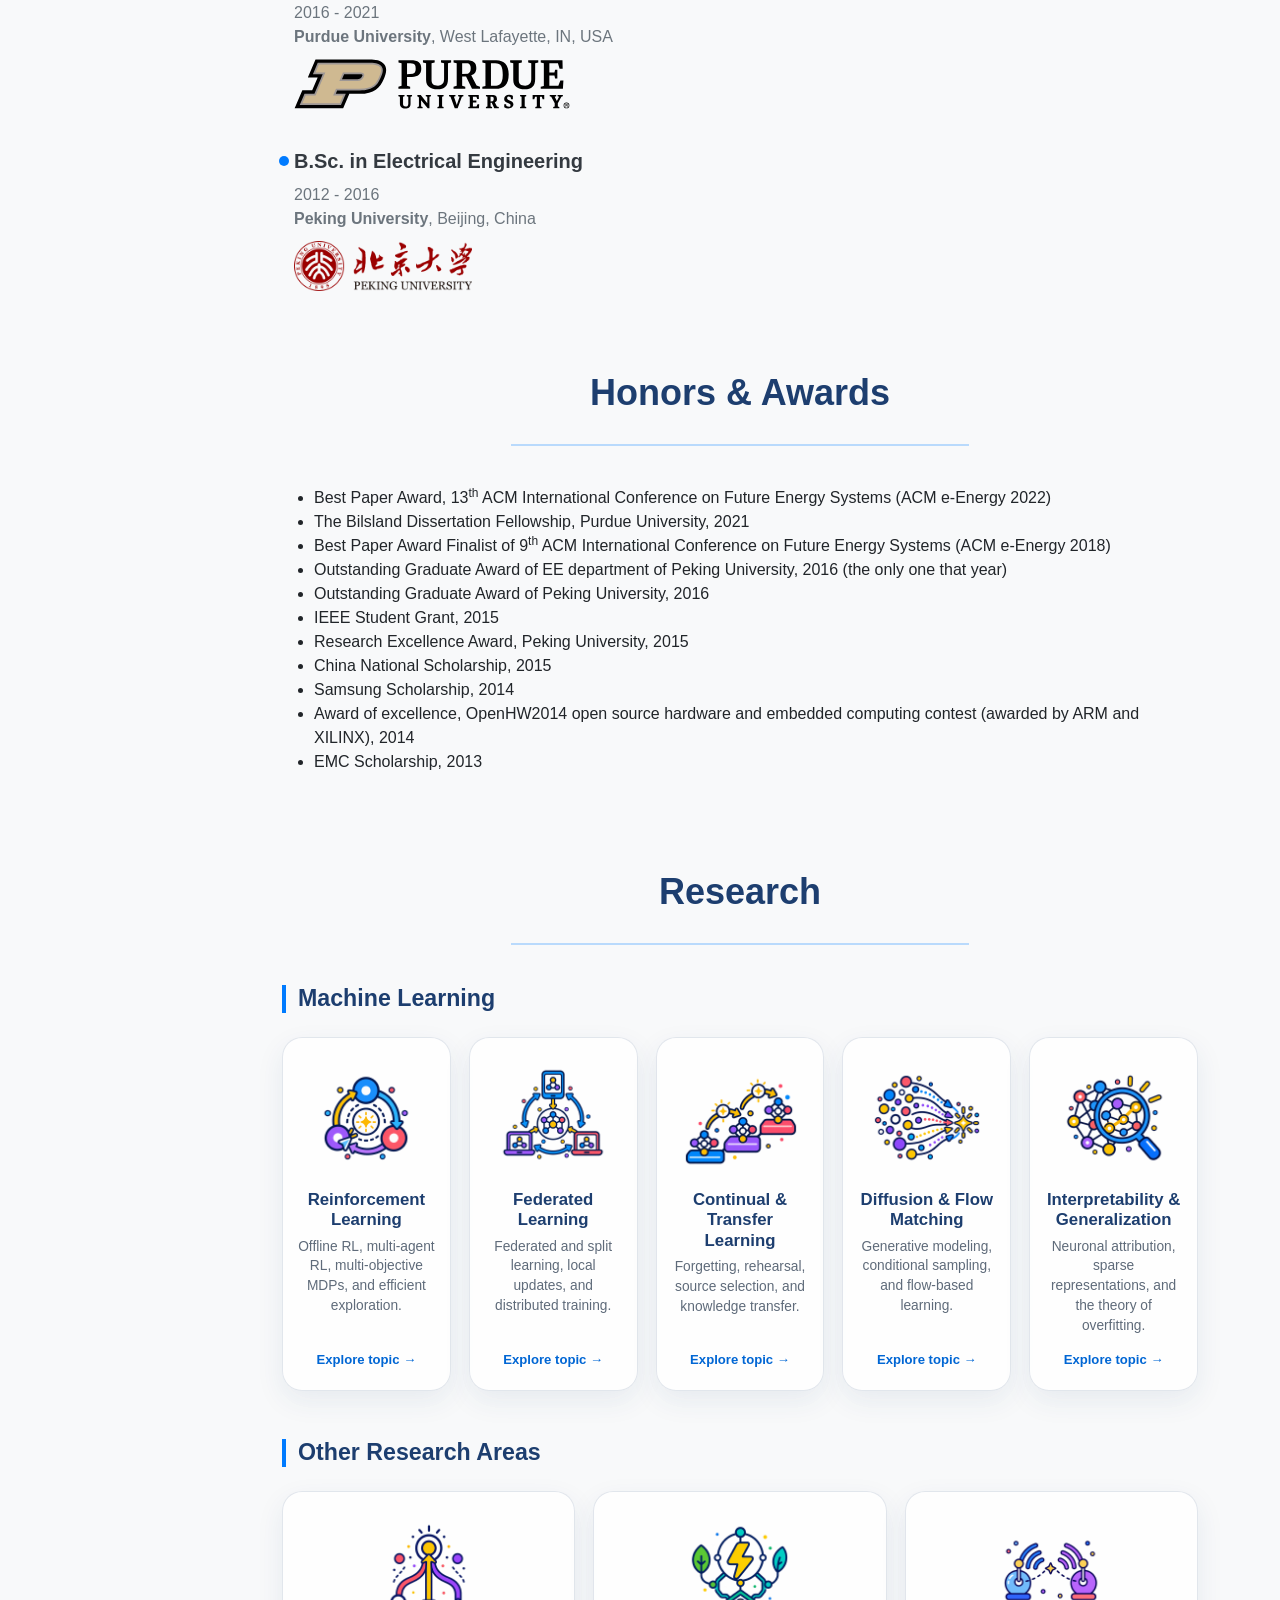
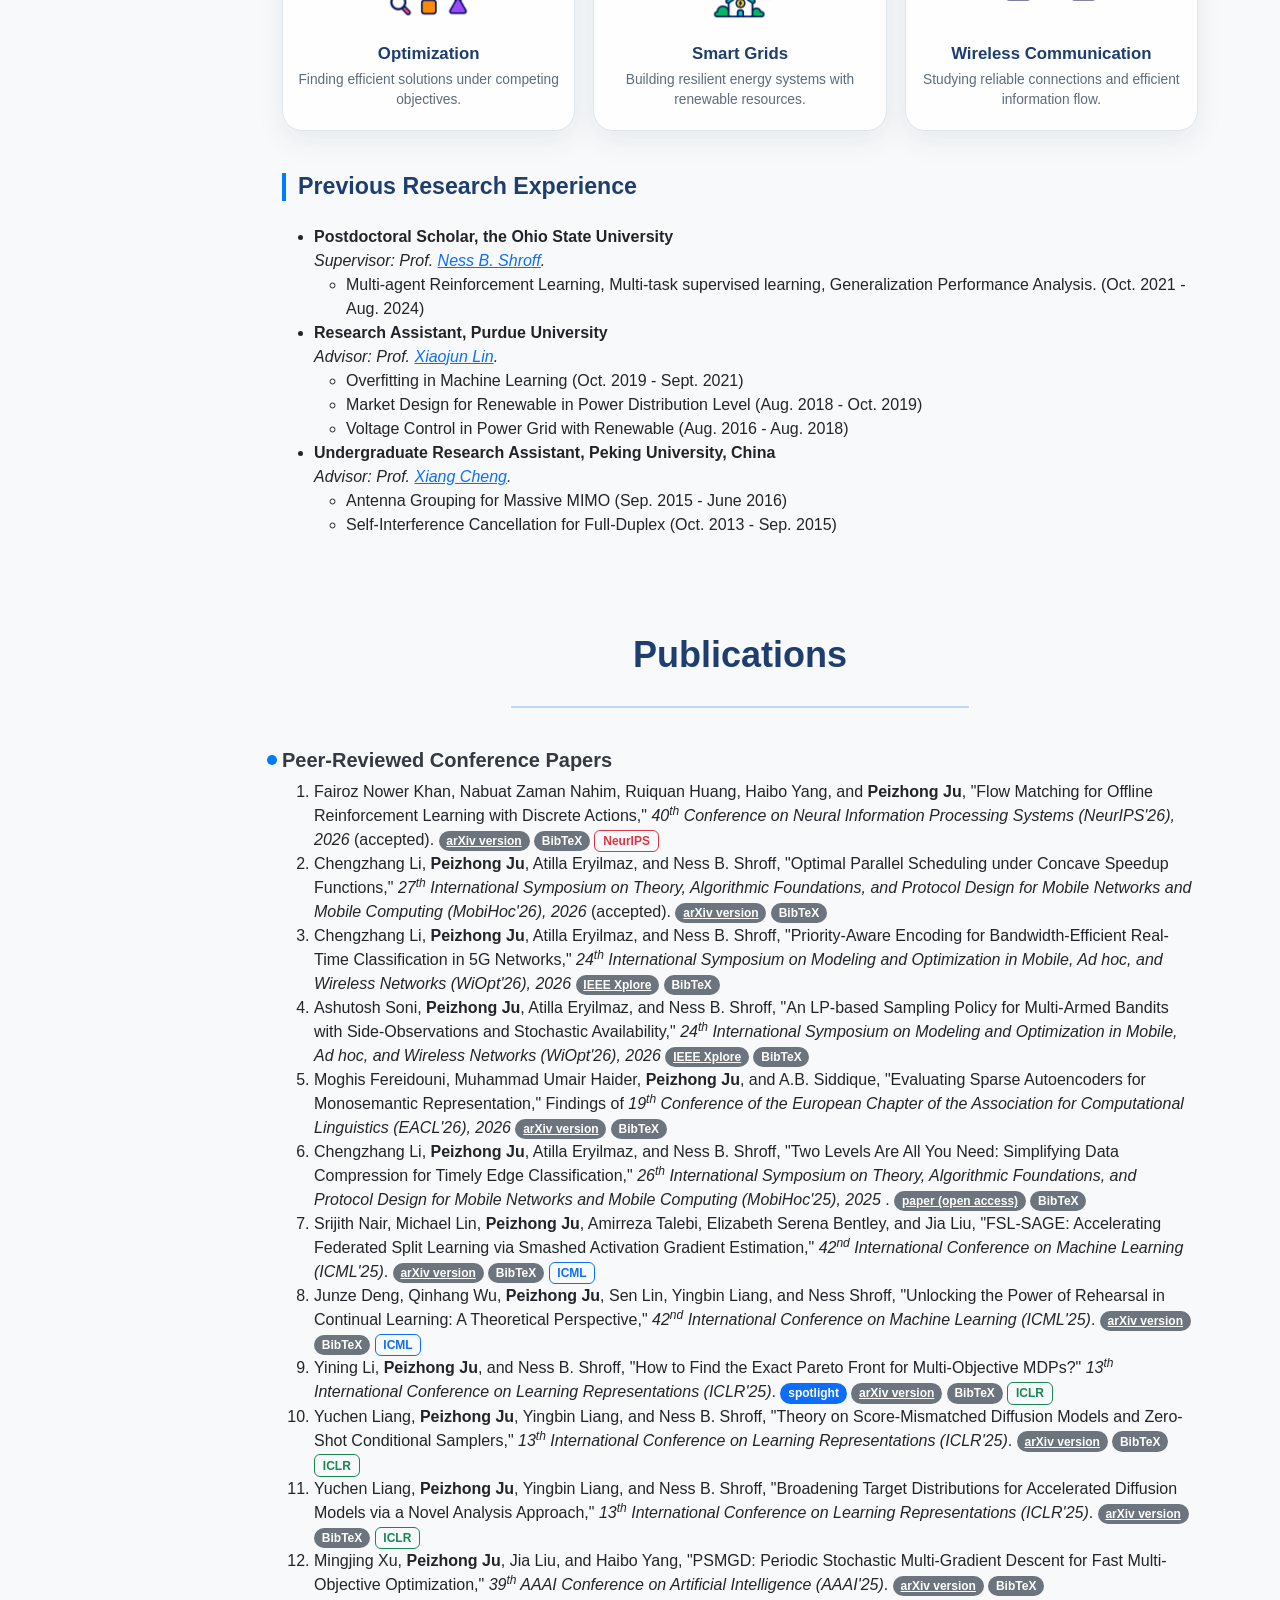
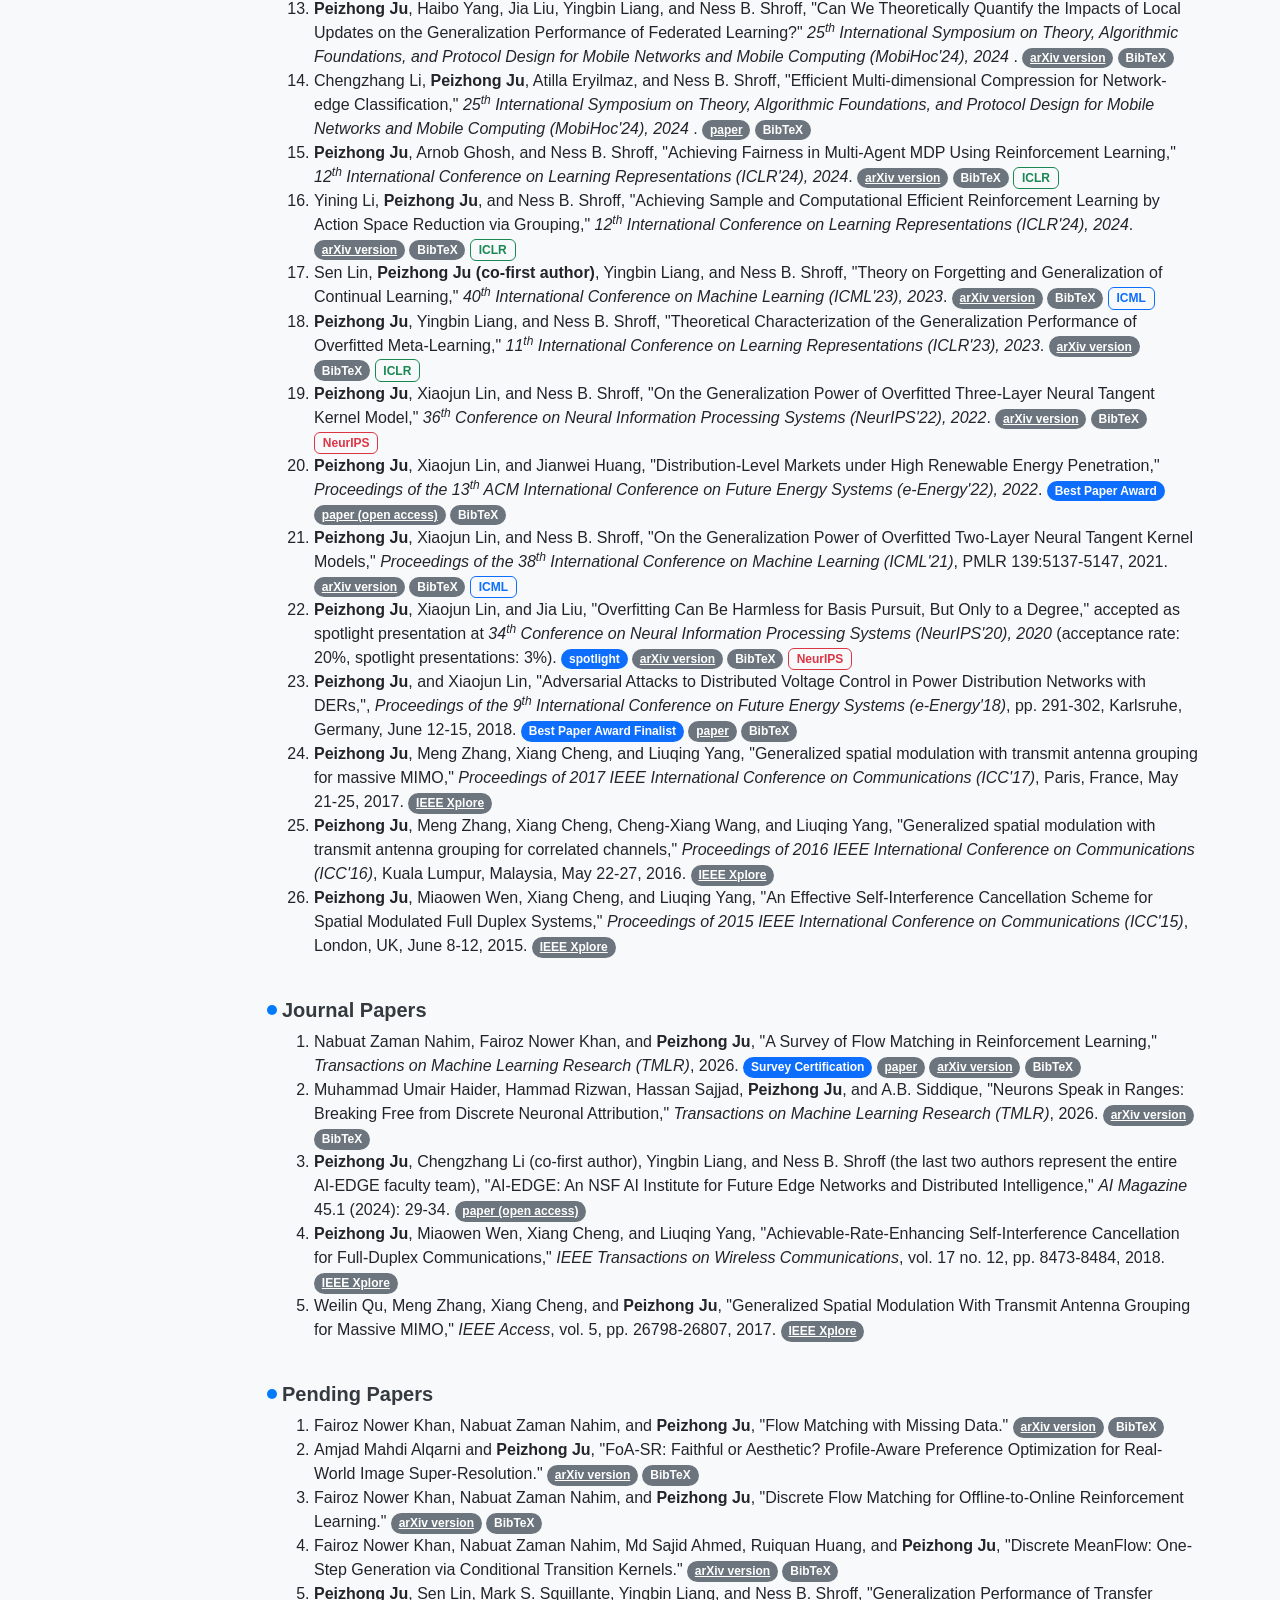
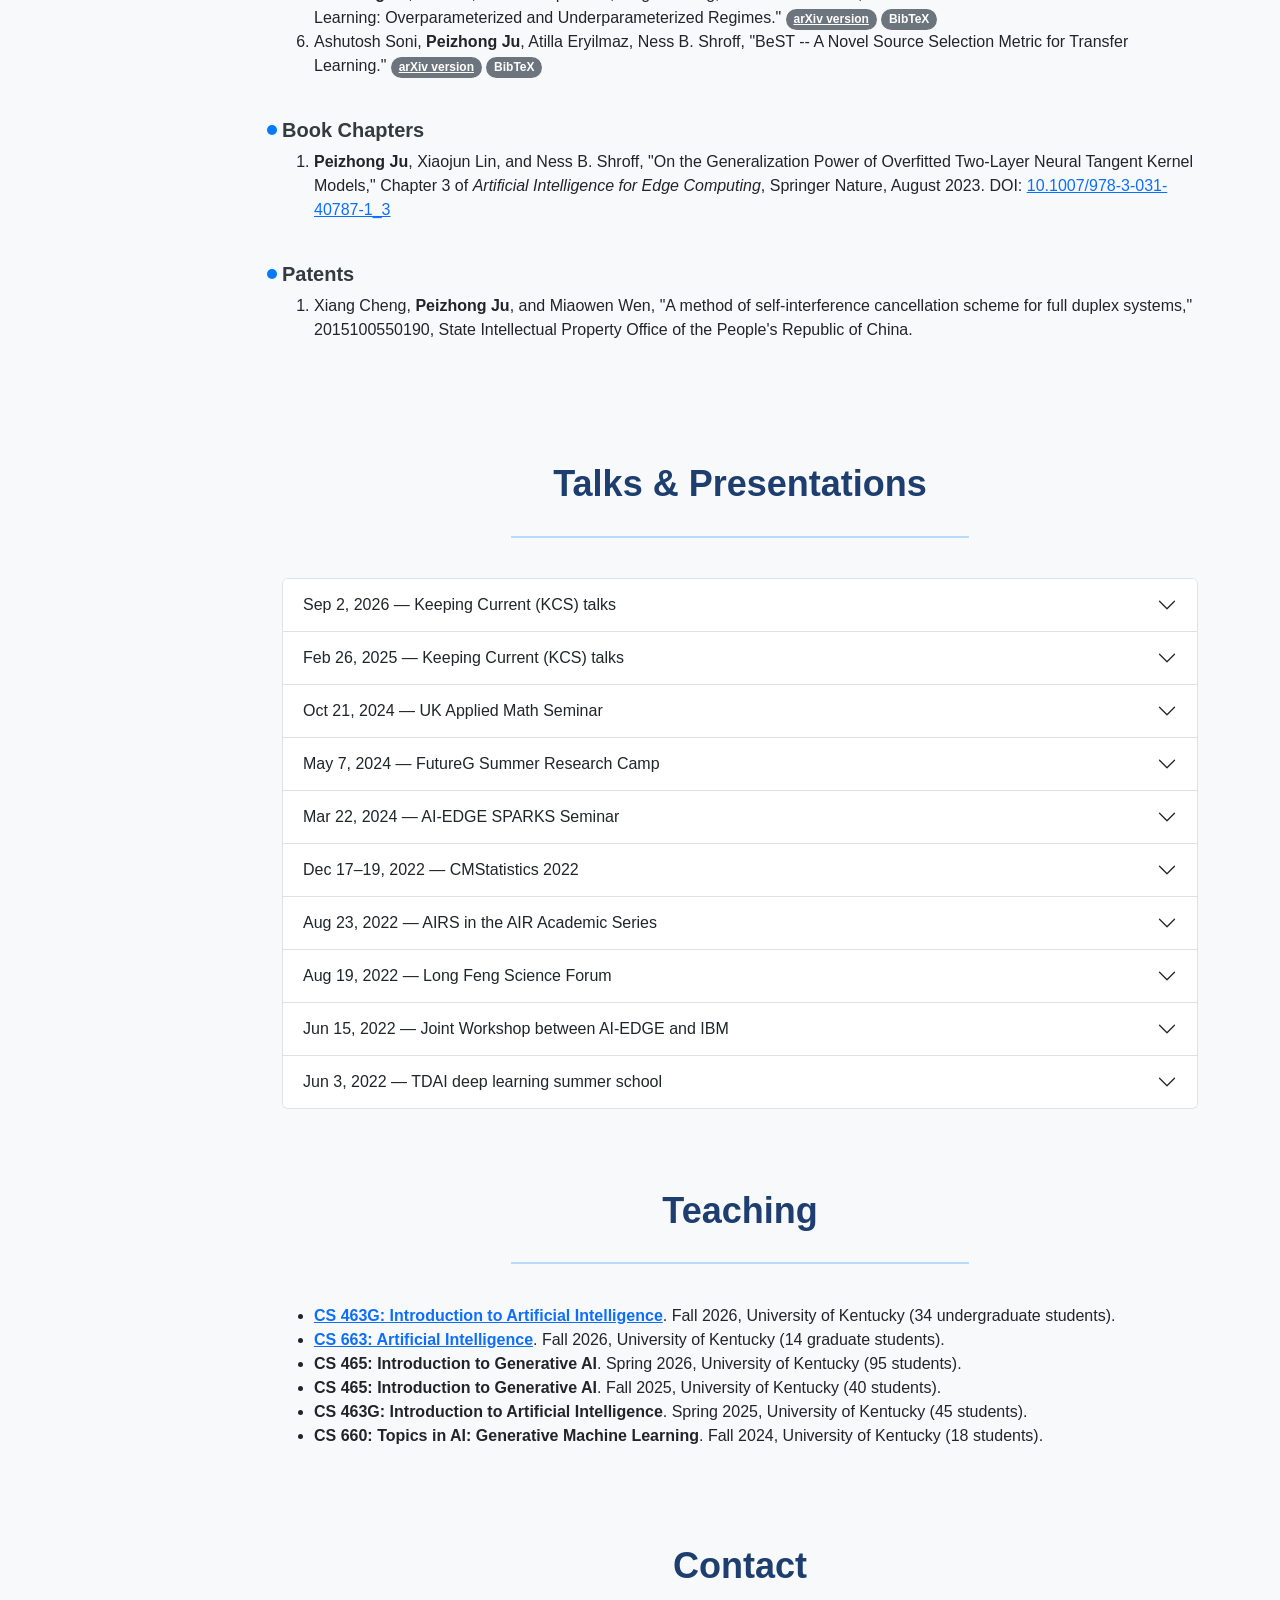
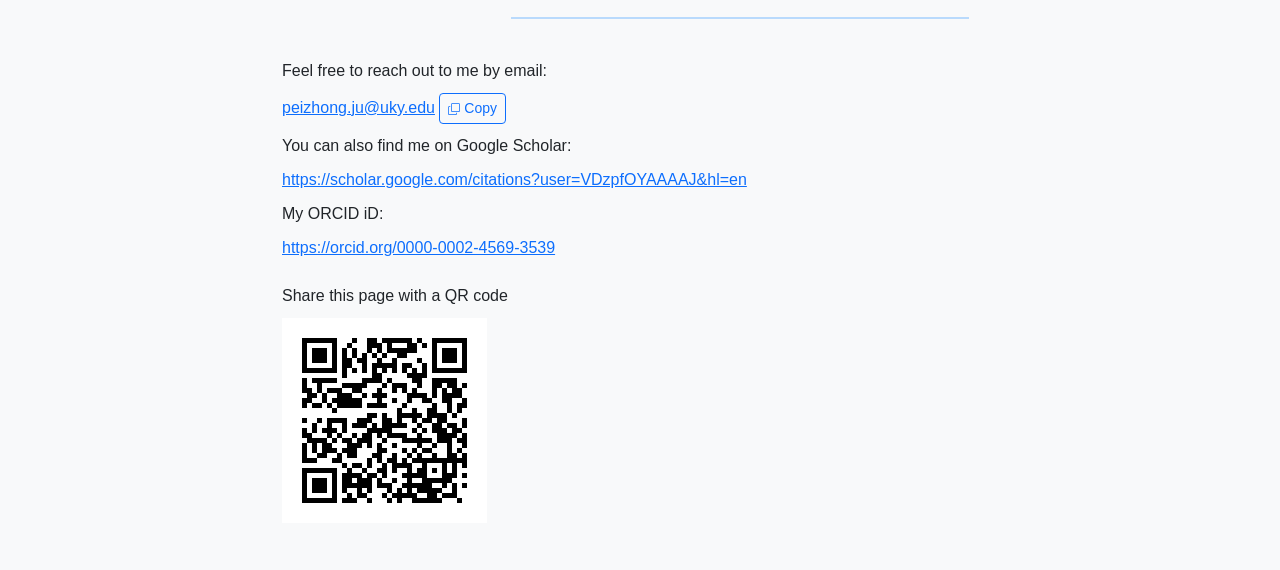
==== commit 2c31f7db: "Update index.html" ====
--- a/index.html
+++ b/index.html
@@ -105,7 +105,8 @@
             Congratulations, Fairoz! 🎉🎉</li>
           <li>On Sep 24, 2026, our paper <a href="https://arxiv.org/pdf/2602.06138">"Flow Matching for Offline
               Reinforcement Learning with Discrete Actions"</a> by Fairoz Nower Khan, Nabuat Zaman Nahim,
-            Ruiquan Huang, Haibo Yang, and Peizhong Ju was accepted to NeurIPS'26. 🎉🎉</li>
+            Ruiquan Huang, Haibo Yang, and Peizhong Ju was accepted to NeurIPS'26. 🎉🎉
+            [<a href="https://engr.uky.edu/news/four-uk-researchers-published-worlds-premier-ai-and-machine-learning-conference">Media coverage</a>]</li>
           <li>On Aug 23, 2026, our paper <a href="https://arxiv.org/pdf/2509.01811.pdf">"Optimal Parallel Scheduling
               under Concave Speedup Functions"</a> by Chengzhang Li, Peizhong Ju, Atilla Eryilmaz, and Ness B. Shroff
             was accepted to ACM MobiHoc'26. 🎉🎉</li>
